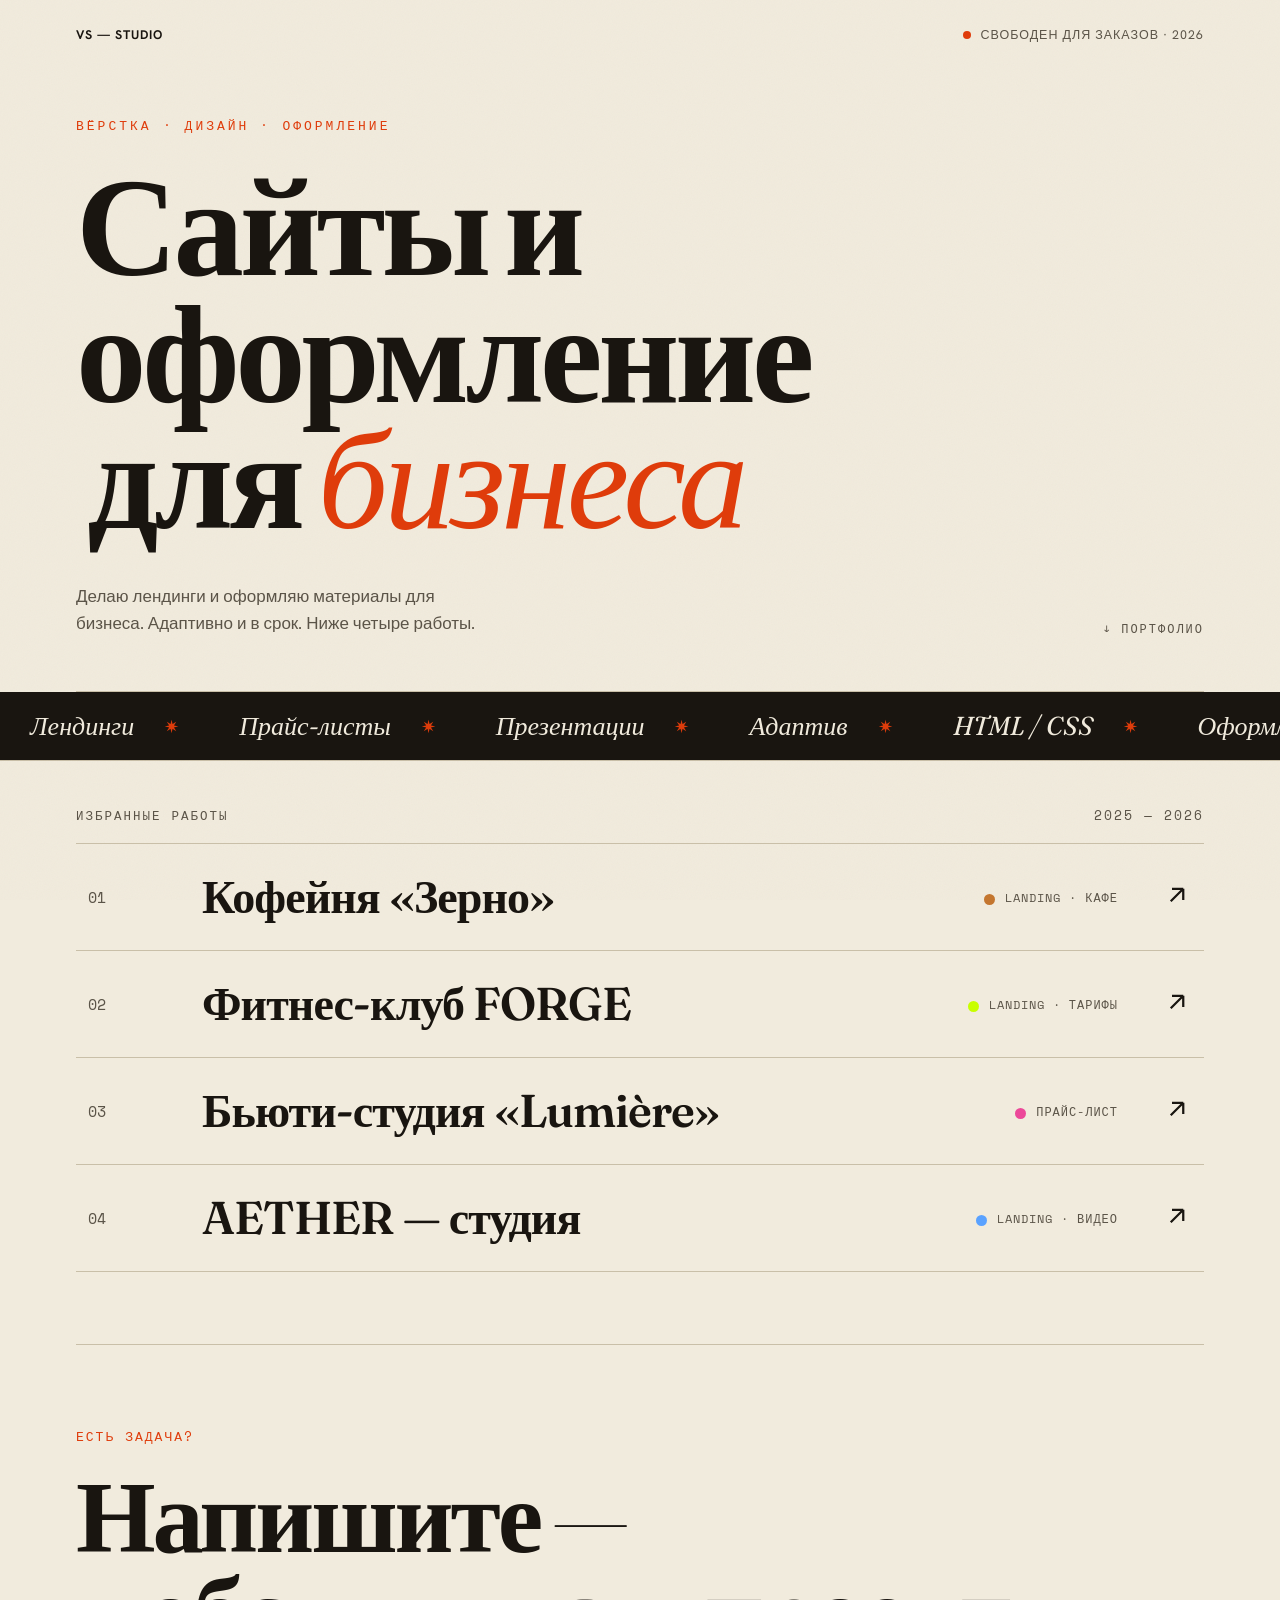
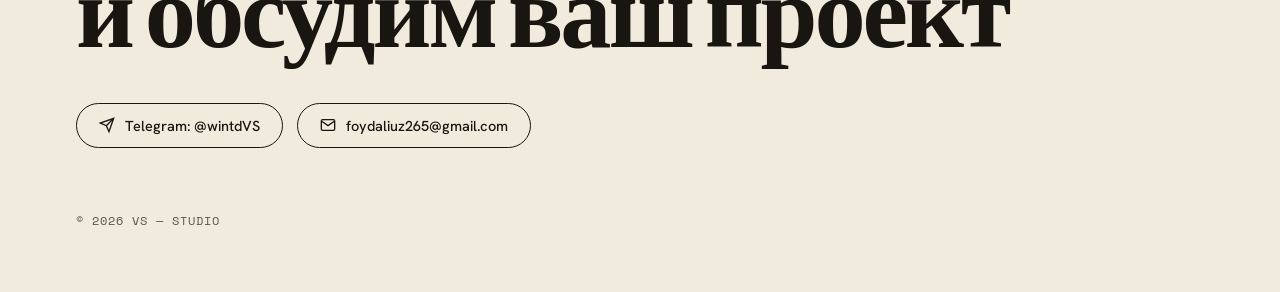
==== index.html @ 081483ec "Portfolio site: hub + 4 demos, optimized assets, SEO/OG" ====
<!DOCTYPE html>
<html lang="ru">
<head>
<meta charset="UTF-8">
<meta name="viewport" content="width=device-width, initial-scale=1.0">
<title>VS — Studio · Сайты и оформление для бизнеса</title>
<link rel="icon" href="fav-index.svg">
<meta name="description" content="Сайты и оформление для бизнеса: лендинги, прайс-листы, презентации. Чисто, адаптивно, в срок.">
<meta property="og:type" content="website">
<meta property="og:site_name" content="VS — Studio">
<meta property="og:title" content="VS — Studio · Сайты и оформление для бизнеса">
<meta property="og:description" content="Лендинги, прайс-листы и оформление для бизнеса. Чисто, адаптивно, в срок.">
<meta property="og:url" content="https://luxe-mire.bond/">
<meta property="og:image" content="https://luxe-mire.bond/og-cover.png">
<meta name="twitter:card" content="summary_large_image">
<link rel="preconnect" href="https://fonts.googleapis.com">
<link rel="preconnect" href="https://fonts.gstatic.com" crossorigin>
<link href="https://fonts.googleapis.com/css2?family=Fraunces:opsz,wght@9..144,400;9..144,500;9..144,600;9..144,900&family=Space+Mono:wght@400;700&family=Hanken+Grotesk:wght@400;500;600&display=swap" rel="stylesheet">
<style>
  :root{
    --paper:#f1ebdd;
    --paper-2:#e9e1cf;
    --ink:#191510;
    --ink-soft:#5b5448;
    --accent:#df3c0b;
    --line:#c9bfa8;
  }
  *{margin:0;padding:0;box-sizing:border-box}
  html{scroll-behavior:smooth}
  body{
    font-family:'Hanken Grotesk',sans-serif;
    background:var(--paper);
    color:var(--ink);
    -webkit-font-smoothing:antialiased;
    overflow-x:hidden;
    position:relative;
  }
  /* paper grain */
  body::before{
    content:"";position:fixed;inset:0;z-index:1;pointer-events:none;opacity:.5;
    background-image:url("data:image/svg+xml,%3Csvg xmlns='http://www.w3.org/2000/svg' width='180' height='180'%3E%3Cfilter id='n'%3E%3CfeTurbulence type='fractalNoise' baseFrequency='0.85' numOctaves='3' stitchTiles='stitch'/%3E%3C/filter%3E%3Crect width='100%25' height='100%25' filter='url(%23n)' opacity='0.07'/%3E%3C/svg%3E");
    mix-blend-mode:multiply;
  }
  .mono{font-family:'Space Mono',monospace}
  .shell{max-width:1200px;margin:0 auto;padding:0 36px;position:relative;z-index:2}

  /* reveal */
  @keyframes rise{from{opacity:0;transform:translateY(26px)}to{opacity:1;transform:translateY(0)}}
  @keyframes wipe{from{clip-path:inset(0 100% 0 0)}to{clip-path:inset(0 0 0 0)}}
  .rise{opacity:0;animation:rise .9s cubic-bezier(.2,.7,.2,1) forwards}
  .reveal{opacity:0;transform:translateY(26px);transition:opacity .75s cubic-bezier(.2,.7,.2,1),transform .75s cubic-bezier(.2,.7,.2,1)}
  .reveal.in{opacity:1;transform:none}
  @media (prefers-reduced-motion:reduce){.rise{animation:none;opacity:1}.marquee__track{animation:none}.reveal{opacity:1;transform:none;transition:none}}

  /* reading progress */
  .progress{position:fixed;top:0;left:0;height:3px;width:0;background:var(--accent);z-index:50;transition:width .08s linear}

  /* ---- top bar ---- */
  .topbar{display:flex;justify-content:space-between;align-items:center;padding:26px 0 0;font-size:12.5px;letter-spacing:1px;text-transform:uppercase}
  .topbar .brand{font-weight:700;color:var(--ink)}
  .topbar .status{display:flex;align-items:center;gap:9px;color:var(--ink-soft)}
  .dot{width:8px;height:8px;border-radius:50%;background:var(--accent);box-shadow:0 0 0 0 rgba(223,60,11,.5);animation:pulse 2s infinite}
  @keyframes pulse{0%{box-shadow:0 0 0 0 rgba(223,60,11,.55)}70%{box-shadow:0 0 0 9px rgba(223,60,11,0)}100%{box-shadow:0 0 0 0 rgba(223,60,11,0)}}

  /* ---- hero ---- */
  .hero{padding:8vh 0 6vh;border-bottom:1.5px solid var(--line)}
  .hero .kicker{font-family:'Space Mono',monospace;font-size:13px;letter-spacing:3px;text-transform:uppercase;color:var(--accent);margin-bottom:26px;animation-delay:.05s}
  .hero h1{
    font-family:'Fraunces',serif;
    font-weight:900;
    font-size:clamp(52px,11vw,148px);
    line-height:.9;
    letter-spacing:-.03em;
    font-variation-settings:"opsz" 144;
  }
  .hero h1 .l2{display:block;padding-left:.08em}
  .hero h1 em{font-style:italic;font-weight:500;color:var(--accent)}
  .hero h1 .l1{animation-delay:.12s}
  .hero h1 .l2{animation-delay:.22s}
  .hero .sub{display:flex;justify-content:space-between;align-items:flex-end;gap:30px;margin-top:42px;flex-wrap:wrap;animation-delay:.34s}
  .hero .sub p{max-width:430px;font-size:17px;line-height:1.6;color:var(--ink-soft)}
  .hero .sub .scroll{font-family:'Space Mono',monospace;font-size:12px;letter-spacing:2px;text-transform:uppercase;color:var(--ink-soft);white-space:nowrap}
  .hero .sub .scroll span{display:inline-block;animation:bob 1.8s ease-in-out infinite}
  @keyframes bob{50%{transform:translateY(5px)}}

  /* ---- marquee ---- */
  .marquee{border-bottom:1.5px solid var(--line);overflow:hidden;padding:18px 0;background:var(--ink);color:var(--paper)}
  .marquee__track{display:flex;gap:0;width:max-content;animation:slide 26s linear infinite}
  .marquee__track span{font-family:'Fraunces',serif;font-style:italic;font-size:26px;padding:0 30px;display:flex;align-items:center;gap:30px;white-space:nowrap}
  .marquee__track span::after{content:"✷";color:var(--accent);font-style:normal;font-size:18px}
  @keyframes slide{to{transform:translateX(-50%)}}

  /* ---- works index ---- */
  .works{padding:5vh 0 2vh}
  .works .label{display:flex;justify-content:space-between;font-family:'Space Mono',monospace;font-size:12.5px;letter-spacing:2px;text-transform:uppercase;color:var(--ink-soft);padding-bottom:18px}
  .row{
    display:grid;grid-template-columns:90px 1fr auto 50px;align-items:center;gap:24px;
    padding:30px 12px;border-top:1.5px solid var(--line);text-decoration:none;color:var(--ink);
    position:relative;overflow:hidden;transition:padding .35s cubic-bezier(.2,.7,.2,1);
  }
  .row:last-of-type{border-bottom:1.5px solid var(--line)}
  .row::before{content:"";position:absolute;inset:0;background:var(--ink);transform:translateY(101%);transition:transform .4s cubic-bezier(.5,0,.1,1);z-index:0}
  .row > *{position:relative;z-index:1;transition:color .35s,transform .35s}
  .row .num{font-family:'Space Mono',monospace;font-size:15px;color:var(--ink-soft)}
  .row .title{font-family:'Fraunces',serif;font-weight:600;font-size:clamp(26px,4vw,46px);line-height:1;letter-spacing:-.02em}
  .row .meta{font-family:'Space Mono',monospace;font-size:12px;letter-spacing:1px;text-transform:uppercase;color:var(--ink-soft);text-align:right}
  .row .arrow{justify-self:end}
  .row .arrow svg{width:30px;height:30px;stroke:var(--ink);transition:transform .35s,stroke .35s}
  .row .swatch{display:inline-block;width:11px;height:11px;border-radius:50%;margin-right:10px;vertical-align:middle}
  /* hover: ink sweep, invert */
  .row:hover{padding-left:30px;padding-right:24px}
  .row:hover::before{transform:translateY(0)}
  .row:hover .title,.row:hover .num,.row:hover .meta{color:var(--paper)}
  .row:hover .meta{color:#b8ad97}
  .row:hover .arrow svg{stroke:var(--accent);transform:translate(6px,-6px)}

  /* ---- footer / CTA ---- */
  .foot{padding:9vh 0 7vh;border-top:1.5px solid var(--line);margin-top:6vh}
  .foot .small{font-family:'Space Mono',monospace;font-size:13px;letter-spacing:2px;text-transform:uppercase;color:var(--accent);margin-bottom:22px}
  .foot h2{font-family:'Fraunces',serif;font-weight:900;font-size:clamp(40px,8vw,104px);line-height:.92;letter-spacing:-.03em}
  .foot h2 a{color:var(--ink);text-decoration:none;position:relative;white-space:nowrap}
  .foot h2 a::after{content:"";position:absolute;left:0;right:0;bottom:.06em;height:3px;background:var(--accent);transform:scaleX(0);transform-origin:left;transition:transform .4s cubic-bezier(.2,.7,.2,1)}
  .foot h2 a:hover::after{transform:scaleX(1)}
  .foot .links{display:flex;gap:14px;margin-top:46px;flex-wrap:wrap}
  .foot .links a{display:inline-flex;align-items:center;gap:10px;border:1.5px solid var(--ink);border-radius:40px;padding:12px 22px;font-size:14.5px;font-weight:500;text-decoration:none;color:var(--ink);transition:.25s}
  .foot .links a:hover{background:var(--ink);color:var(--paper)}
  .foot .links svg{width:16px;height:16px}
  .colophon{display:flex;justify-content:space-between;margin-top:64px;font-family:'Space Mono',monospace;font-size:11.5px;letter-spacing:1px;text-transform:uppercase;color:var(--ink-soft);flex-wrap:wrap;gap:12px}
  .edit-hint{color:var(--accent)}

  @media(max-width:720px){
    .shell{padding:0 22px}
    .row{grid-template-columns:48px 1fr 40px;gap:14px}
    .row .meta{display:none}
    .hero .sub .scroll{display:none}
  }
</style>
</head>
<body>
  <div class="progress" id="progress"></div>
  <div class="shell">
    <div class="topbar rise">
      <span class="brand">VS&nbsp;—&nbsp;Studio</span>
      <span class="status"><span class="dot"></span>Свободен для заказов · 2026</span>
    </div>

    <header class="hero">
      <div class="kicker rise">Вёрстка · Дизайн · Оформление</div>
      <h1>
        <span class="l1 rise">Сайты и оформление</span>
        <span class="l2 rise">для <em>бизнеса</em></span>
      </h1>
      <div class="sub rise">
        <p>Делаю лендинги и оформляю материалы для бизнеса. Адаптивно и в срок. Ниже четыре работы.</p>
        <div class="scroll">↓ <span>портфолио</span></div>
      </div>
    </header>
  </div>

  <div class="marquee">
    <div class="marquee__track">
      <span>Лендинги</span><span>Прайс-листы</span><span>Презентации</span><span>Адаптив</span><span>HTML / CSS</span><span>Оформление</span>
      <span>Лендинги</span><span>Прайс-листы</span><span>Презентации</span><span>Адаптив</span><span>HTML / CSS</span><span>Оформление</span>
    </div>
  </div>

  <div class="shell">
    <section class="works">
      <div class="label"><span>Избранные работы</span><span>2025 — 2026</span></div>

      <a class="row reveal" href="cafe.html" target="_blank">
        <span class="num">01</span>
        <span class="title">Кофейня «Зерно»</span>
        <span class="meta"><span class="swatch" style="background:#c4762f"></span>Landing · Кафе</span>
        <span class="arrow"><svg viewBox="0 0 24 24" fill="none" stroke-width="1.8"><path d="M7 17L17 7M17 7H8M17 7v9"/></svg></span>
      </a>

      <a class="row reveal" href="fitness.html" target="_blank" style="transition-delay:.08s">
        <span class="num">02</span>
        <span class="title">Фитнес-клуб FORGE</span>
        <span class="meta"><span class="swatch" style="background:#c8ff00"></span>Landing · Тарифы</span>
        <span class="arrow"><svg viewBox="0 0 24 24" fill="none" stroke-width="1.8"><path d="M7 17L17 7M17 7H8M17 7v9"/></svg></span>
      </a>

      <a class="row reveal" href="primer_price.html" target="_blank" style="transition-delay:.16s">
        <span class="num">03</span>
        <span class="title">Бьюти-студия «Lumière»</span>
        <span class="meta"><span class="swatch" style="background:#ec4899"></span>Прайс-лист</span>
        <span class="arrow"><svg viewBox="0 0 24 24" fill="none" stroke-width="1.8"><path d="M7 17L17 7M17 7H8M17 7v9"/></svg></span>
      </a>

      <a class="row reveal" href="studio.html" target="_blank" style="transition-delay:.24s">
        <span class="num">04</span>
        <span class="title">AETHER — студия</span>
        <span class="meta"><span class="swatch" style="background:#5aa2ff"></span>Landing · Видео</span>
        <span class="arrow"><svg viewBox="0 0 24 24" fill="none" stroke-width="1.8"><path d="M7 17L17 7M17 7H8M17 7v9"/></svg></span>
      </a>

    </section>

    <footer class="foot reveal">
      <div class="small">Есть задача?</div>
      <h2>Напишите —<br>и обсудим <a href="https://t.me/wintdVS" target="_blank" rel="noopener">ваш&nbsp;проект</a></h2>
      <div class="links">
        <a href="https://t.me/wintdVS" target="_blank" rel="noopener"><svg viewBox="0 0 24 24" fill="none" stroke="currentColor" stroke-width="2"><path d="M22 2L11 13M22 2l-7 20-4-9-9-4z"/></svg>Telegram: @wintdVS</a>
        <a href="mailto:foydaliuz265@gmail.com"><svg viewBox="0 0 24 24" fill="none" stroke="currentColor" stroke-width="2"><rect x="2" y="4" width="20" height="16" rx="2"/><path d="M2 6l10 7L22 6"/></svg>foydaliuz265@gmail.com</a>
      </div>
      <div class="colophon">
        <span>© 2026 VS — Studio</span>
      </div>
    </footer>
  </div>
  <script>
    const io=new IntersectionObserver((es)=>{es.forEach(e=>{if(e.isIntersecting){e.target.classList.add('in');io.unobserve(e.target)}})},{threshold:.18});
    document.querySelectorAll('.reveal').forEach(el=>io.observe(el));

    const bar=document.getElementById('progress');
    const onScroll=()=>{const h=document.documentElement;const max=h.scrollHeight-h.clientHeight;bar.style.width=(max>0?(h.scrollTop/max)*100:0)+'%'};
    onScroll();addEventListener('scroll',onScroll,{passive:true});addEventListener('resize',onScroll);
  </script>
</body>
</html>
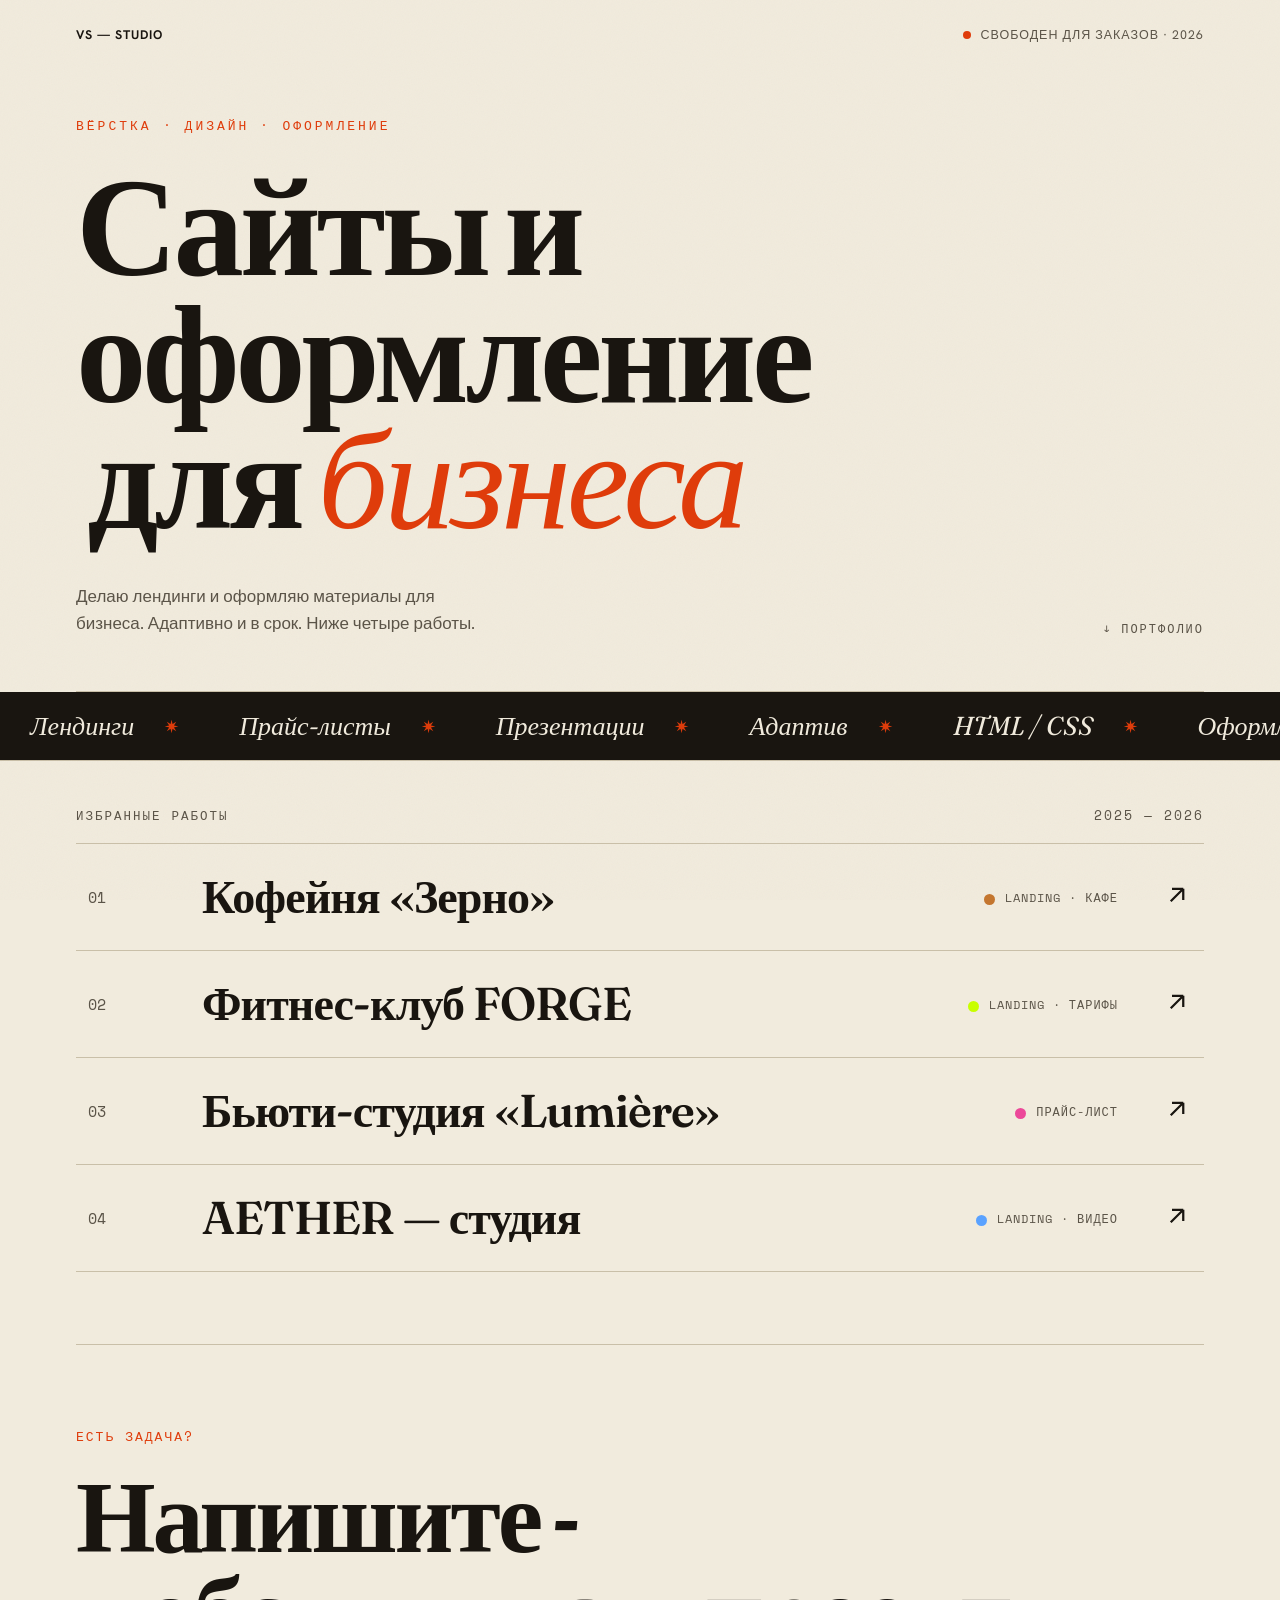
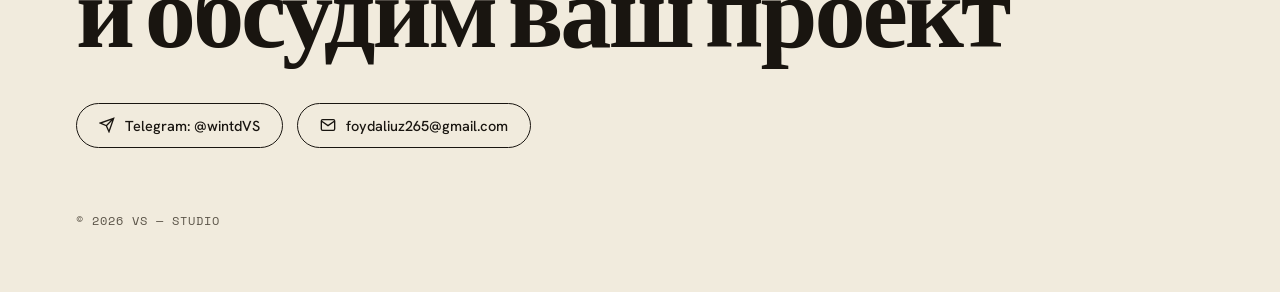
==== commit a675a5b5: "Real contacts (Telegram @wintdVS, email) on all pages" ====
--- a/index.html
+++ b/index.html
@@ -200,7 +200,7 @@
 
     <footer class="foot reveal">
       <div class="small">Есть задача?</div>
-      <h2>Напишите —<br>и обсудим <a href="https://t.me/wintdVS" target="_blank" rel="noopener">ваш&nbsp;проект</a></h2>
+      <h2>Напишите -<br>и обсудим <a href="https://t.me/wintdVS" target="_blank" rel="noopener">ваш&nbsp;проект</a></h2>
       <div class="links">
         <a href="https://t.me/wintdVS" target="_blank" rel="noopener"><svg viewBox="0 0 24 24" fill="none" stroke="currentColor" stroke-width="2"><path d="M22 2L11 13M22 2l-7 20-4-9-9-4z"/></svg>Telegram: @wintdVS</a>
         <a href="mailto:foydaliuz265@gmail.com"><svg viewBox="0 0 24 24" fill="none" stroke="currentColor" stroke-width="2"><rect x="2" y="4" width="20" height="16" rx="2"/><path d="M2 6l10 7L22 6"/></svg>foydaliuz265@gmail.com</a>
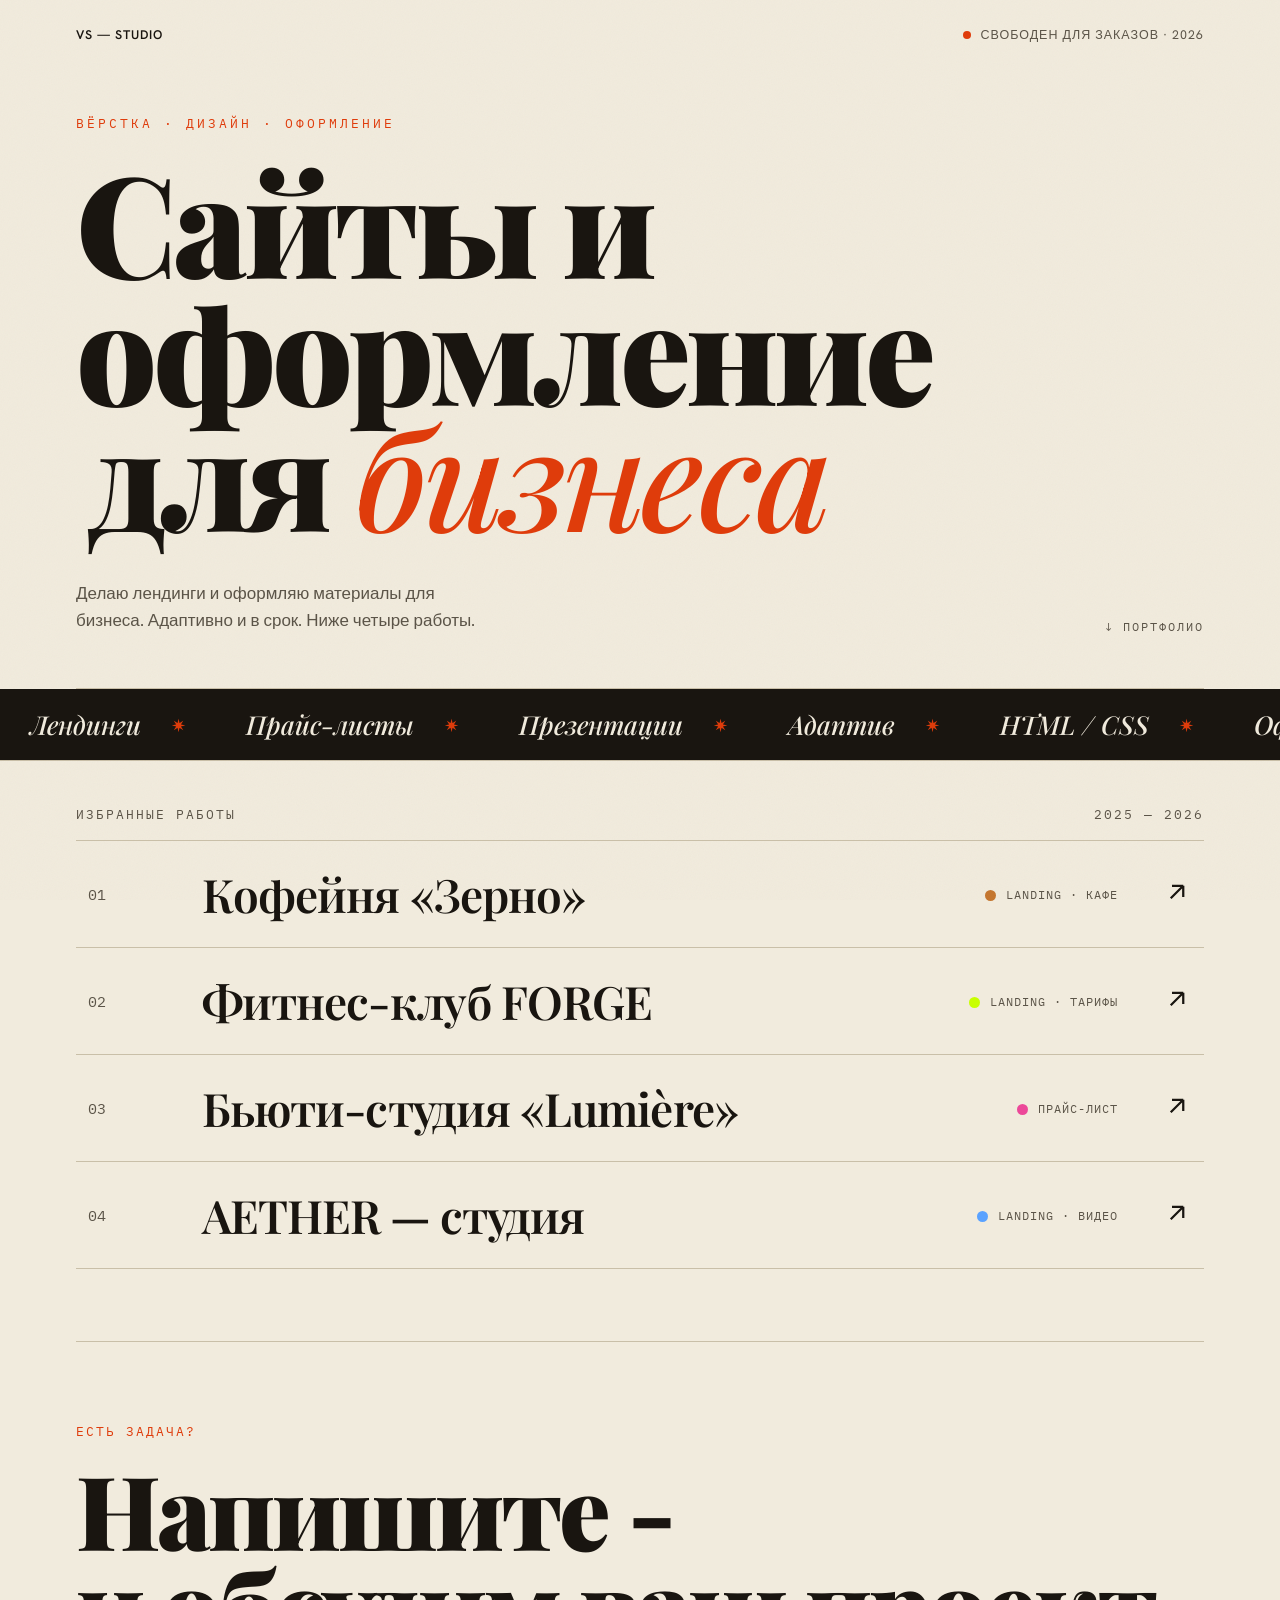
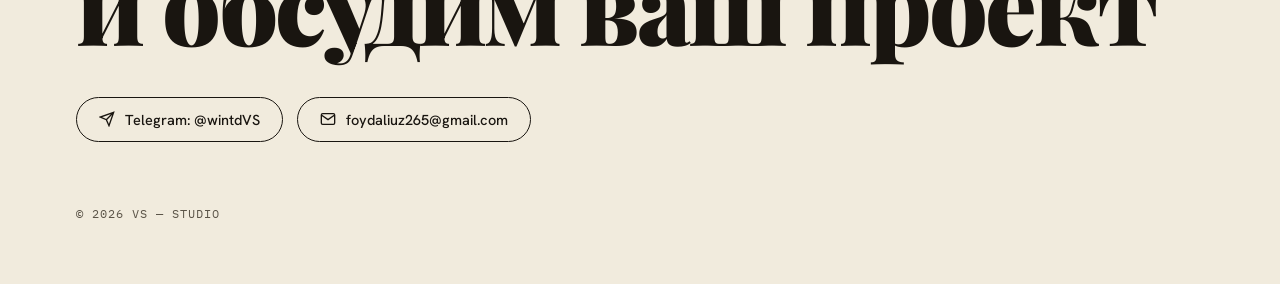
==== commit 4d628916: "Self-host Cyrillic fonts (fix same-font fallback in RU): Playfair/Spectral/Oswald/Rubik/Unbounded/IB" ====
--- a/index.html
+++ b/index.html
@@ -13,9 +13,7 @@
 <meta property="og:url" content="https://luxe-mire.bond/">
 <meta property="og:image" content="https://luxe-mire.bond/og-cover.png">
 <meta name="twitter:card" content="summary_large_image">
-<link rel="preconnect" href="https://fonts.googleapis.com">
-<link rel="preconnect" href="https://fonts.gstatic.com" crossorigin>
-<link href="https://fonts.googleapis.com/css2?family=Fraunces:opsz,wght@9..144,400;9..144,500;9..144,600;9..144,900&family=Space+Mono:wght@400;700&family=Hanken+Grotesk:wght@400;500;600&display=swap" rel="stylesheet">
+<link rel="stylesheet" href="fonts.css">
 <style>
   :root{
     --paper:#f1ebdd;
@@ -41,7 +39,7 @@
     background-image:url("data:image/svg+xml,%3Csvg xmlns='http://www.w3.org/2000/svg' width='180' height='180'%3E%3Cfilter id='n'%3E%3CfeTurbulence type='fractalNoise' baseFrequency='0.85' numOctaves='3' stitchTiles='stitch'/%3E%3C/filter%3E%3Crect width='100%25' height='100%25' filter='url(%23n)' opacity='0.07'/%3E%3C/svg%3E");
     mix-blend-mode:multiply;
   }
-  .mono{font-family:'Space Mono',monospace}
+  .mono{font-family:'IBM Plex Mono',monospace}
   .shell{max-width:1200px;margin:0 auto;padding:0 36px;position:relative;z-index:2}
 
   /* reveal */
@@ -64,9 +62,9 @@
 
   /* ---- hero ---- */
   .hero{padding:8vh 0 6vh;border-bottom:1.5px solid var(--line)}
-  .hero .kicker{font-family:'Space Mono',monospace;font-size:13px;letter-spacing:3px;text-transform:uppercase;color:var(--accent);margin-bottom:26px;animation-delay:.05s}
+  .hero .kicker{font-family:'IBM Plex Mono',monospace;font-size:13px;letter-spacing:3px;text-transform:uppercase;color:var(--accent);margin-bottom:26px;animation-delay:.05s}
   .hero h1{
-    font-family:'Fraunces',serif;
+    font-family:'Playfair Display',serif;
     font-weight:900;
     font-size:clamp(52px,11vw,148px);
     line-height:.9;
@@ -79,20 +77,20 @@
   .hero h1 .l2{animation-delay:.22s}
   .hero .sub{display:flex;justify-content:space-between;align-items:flex-end;gap:30px;margin-top:42px;flex-wrap:wrap;animation-delay:.34s}
   .hero .sub p{max-width:430px;font-size:17px;line-height:1.6;color:var(--ink-soft)}
-  .hero .sub .scroll{font-family:'Space Mono',monospace;font-size:12px;letter-spacing:2px;text-transform:uppercase;color:var(--ink-soft);white-space:nowrap}
+  .hero .sub .scroll{font-family:'IBM Plex Mono',monospace;font-size:12px;letter-spacing:2px;text-transform:uppercase;color:var(--ink-soft);white-space:nowrap}
   .hero .sub .scroll span{display:inline-block;animation:bob 1.8s ease-in-out infinite}
   @keyframes bob{50%{transform:translateY(5px)}}
 
   /* ---- marquee ---- */
   .marquee{border-bottom:1.5px solid var(--line);overflow:hidden;padding:18px 0;background:var(--ink);color:var(--paper)}
   .marquee__track{display:flex;gap:0;width:max-content;animation:slide 26s linear infinite}
-  .marquee__track span{font-family:'Fraunces',serif;font-style:italic;font-size:26px;padding:0 30px;display:flex;align-items:center;gap:30px;white-space:nowrap}
+  .marquee__track span{font-family:'Playfair Display',serif;font-style:italic;font-size:26px;padding:0 30px;display:flex;align-items:center;gap:30px;white-space:nowrap}
   .marquee__track span::after{content:"✷";color:var(--accent);font-style:normal;font-size:18px}
   @keyframes slide{to{transform:translateX(-50%)}}
 
   /* ---- works index ---- */
   .works{padding:5vh 0 2vh}
-  .works .label{display:flex;justify-content:space-between;font-family:'Space Mono',monospace;font-size:12.5px;letter-spacing:2px;text-transform:uppercase;color:var(--ink-soft);padding-bottom:18px}
+  .works .label{display:flex;justify-content:space-between;font-family:'IBM Plex Mono',monospace;font-size:12.5px;letter-spacing:2px;text-transform:uppercase;color:var(--ink-soft);padding-bottom:18px}
   .row{
     display:grid;grid-template-columns:90px 1fr auto 50px;align-items:center;gap:24px;
     padding:30px 12px;border-top:1.5px solid var(--line);text-decoration:none;color:var(--ink);
@@ -101,9 +99,9 @@
   .row:last-of-type{border-bottom:1.5px solid var(--line)}
   .row::before{content:"";position:absolute;inset:0;background:var(--ink);transform:translateY(101%);transition:transform .4s cubic-bezier(.5,0,.1,1);z-index:0}
   .row > *{position:relative;z-index:1;transition:color .35s,transform .35s}
-  .row .num{font-family:'Space Mono',monospace;font-size:15px;color:var(--ink-soft)}
-  .row .title{font-family:'Fraunces',serif;font-weight:600;font-size:clamp(26px,4vw,46px);line-height:1;letter-spacing:-.02em}
-  .row .meta{font-family:'Space Mono',monospace;font-size:12px;letter-spacing:1px;text-transform:uppercase;color:var(--ink-soft);text-align:right}
+  .row .num{font-family:'IBM Plex Mono',monospace;font-size:15px;color:var(--ink-soft)}
+  .row .title{font-family:'Playfair Display',serif;font-weight:600;font-size:clamp(26px,4vw,46px);line-height:1;letter-spacing:-.02em}
+  .row .meta{font-family:'IBM Plex Mono',monospace;font-size:12px;letter-spacing:1px;text-transform:uppercase;color:var(--ink-soft);text-align:right}
   .row .arrow{justify-self:end}
   .row .arrow svg{width:30px;height:30px;stroke:var(--ink);transition:transform .35s,stroke .35s}
   .row .swatch{display:inline-block;width:11px;height:11px;border-radius:50%;margin-right:10px;vertical-align:middle}
@@ -116,8 +114,8 @@
 
   /* ---- footer / CTA ---- */
   .foot{padding:9vh 0 7vh;border-top:1.5px solid var(--line);margin-top:6vh}
-  .foot .small{font-family:'Space Mono',monospace;font-size:13px;letter-spacing:2px;text-transform:uppercase;color:var(--accent);margin-bottom:22px}
-  .foot h2{font-family:'Fraunces',serif;font-weight:900;font-size:clamp(40px,8vw,104px);line-height:.92;letter-spacing:-.03em}
+  .foot .small{font-family:'IBM Plex Mono',monospace;font-size:13px;letter-spacing:2px;text-transform:uppercase;color:var(--accent);margin-bottom:22px}
+  .foot h2{font-family:'Playfair Display',serif;font-weight:900;font-size:clamp(40px,8vw,104px);line-height:.92;letter-spacing:-.03em}
   .foot h2 a{color:var(--ink);text-decoration:none;position:relative;white-space:nowrap}
   .foot h2 a::after{content:"";position:absolute;left:0;right:0;bottom:.06em;height:3px;background:var(--accent);transform:scaleX(0);transform-origin:left;transition:transform .4s cubic-bezier(.2,.7,.2,1)}
   .foot h2 a:hover::after{transform:scaleX(1)}
@@ -125,7 +123,7 @@
   .foot .links a{display:inline-flex;align-items:center;gap:10px;border:1.5px solid var(--ink);border-radius:40px;padding:12px 22px;font-size:14.5px;font-weight:500;text-decoration:none;color:var(--ink);transition:.25s}
   .foot .links a:hover{background:var(--ink);color:var(--paper)}
   .foot .links svg{width:16px;height:16px}
-  .colophon{display:flex;justify-content:space-between;margin-top:64px;font-family:'Space Mono',monospace;font-size:11.5px;letter-spacing:1px;text-transform:uppercase;color:var(--ink-soft);flex-wrap:wrap;gap:12px}
+  .colophon{display:flex;justify-content:space-between;margin-top:64px;font-family:'IBM Plex Mono',monospace;font-size:11.5px;letter-spacing:1px;text-transform:uppercase;color:var(--ink-soft);flex-wrap:wrap;gap:12px}
   .edit-hint{color:var(--accent)}
 
   @media(max-width:720px){
@@ -214,6 +212,13 @@
     const io=new IntersectionObserver((es)=>{es.forEach(e=>{if(e.isIntersecting){e.target.classList.add('in');io.unobserve(e.target)}})},{threshold:.18});
     document.querySelectorAll('.reveal').forEach(el=>io.observe(el));
 
+    // seamless marquee: clone content to always exceed viewport (no gap on wide screens)
+    {
+      const mq=[...document.querySelectorAll('.marquee__track, .mq__track')].map(t=>({t,unit:t.innerHTML}));
+      const fill=()=>mq.forEach(({t,unit})=>{let b=unit,g=0;t.innerHTML=b;while(t.scrollWidth<window.innerWidth&&g++<24){b+=unit;t.innerHTML=b}t.innerHTML=b+b});
+      fill(); let rt; window.addEventListener('resize',()=>{clearTimeout(rt);rt=setTimeout(fill,200)});
+    }
+
     const bar=document.getElementById('progress');
     const onScroll=()=>{const h=document.documentElement;const max=h.scrollHeight-h.clientHeight;bar.style.width=(max>0?(h.scrollTop/max)*100:0)+'%'};
     onScroll();addEventListener('scroll',onScroll,{passive:true});addEventListener('resize',onScroll);
--- a/fonts.css
+++ b/fonts.css
@@ -0,0 +1,1512 @@
+@font-face {
+  font-family: 'Playfair Display';
+  font-style: italic;
+  font-weight: 500;
+  font-display: swap;
+  src: url(fonts/51fce2a436e1.woff2) format('woff2');
+  unicode-range: U+0301, U+0400-045F, U+0490-0491, U+04B0-04B1, U+2116;
+}
+@font-face {
+  font-family: 'Playfair Display';
+  font-style: italic;
+  font-weight: 500;
+  font-display: swap;
+  src: url(fonts/cf184c8572d8.woff2) format('woff2');
+  unicode-range: U+0100-02BA, U+02BD-02C5, U+02C7-02CC, U+02CE-02D7, U+02DD-02FF, U+0304, U+0308, U+0329, U+1D00-1DBF, U+1E00-1E9F, U+1EF2-1EFF, U+2020, U+20A0-20AB, U+20AD-20C0, U+2113, U+2C60-2C7F, U+A720-A7FF;
+}
+@font-face {
+  font-family: 'Playfair Display';
+  font-style: italic;
+  font-weight: 500;
+  font-display: swap;
+  src: url(fonts/9385b65587bc.woff2) format('woff2');
+  unicode-range: U+0000-00FF, U+0131, U+0152-0153, U+02BB-02BC, U+02C6, U+02DA, U+02DC, U+0304, U+0308, U+0329, U+2000-206F, U+20AC, U+2122, U+2191, U+2193, U+2212, U+2215, U+FEFF, U+FFFD;
+}
+@font-face {
+  font-family: 'Playfair Display';
+  font-style: italic;
+  font-weight: 600;
+  font-display: swap;
+  src: url(fonts/51fce2a436e1.woff2) format('woff2');
+  unicode-range: U+0301, U+0400-045F, U+0490-0491, U+04B0-04B1, U+2116;
+}
+@font-face {
+  font-family: 'Playfair Display';
+  font-style: italic;
+  font-weight: 600;
+  font-display: swap;
+  src: url(fonts/cf184c8572d8.woff2) format('woff2');
+  unicode-range: U+0100-02BA, U+02BD-02C5, U+02C7-02CC, U+02CE-02D7, U+02DD-02FF, U+0304, U+0308, U+0329, U+1D00-1DBF, U+1E00-1E9F, U+1EF2-1EFF, U+2020, U+20A0-20AB, U+20AD-20C0, U+2113, U+2C60-2C7F, U+A720-A7FF;
+}
+@font-face {
+  font-family: 'Playfair Display';
+  font-style: italic;
+  font-weight: 600;
+  font-display: swap;
+  src: url(fonts/9385b65587bc.woff2) format('woff2');
+  unicode-range: U+0000-00FF, U+0131, U+0152-0153, U+02BB-02BC, U+02C6, U+02DA, U+02DC, U+0304, U+0308, U+0329, U+2000-206F, U+20AC, U+2122, U+2191, U+2193, U+2212, U+2215, U+FEFF, U+FFFD;
+}
+@font-face {
+  font-family: 'Playfair Display';
+  font-style: italic;
+  font-weight: 700;
+  font-display: swap;
+  src: url(fonts/51fce2a436e1.woff2) format('woff2');
+  unicode-range: U+0301, U+0400-045F, U+0490-0491, U+04B0-04B1, U+2116;
+}
+@font-face {
+  font-family: 'Playfair Display';
+  font-style: italic;
+  font-weight: 700;
+  font-display: swap;
+  src: url(fonts/cf184c8572d8.woff2) format('woff2');
+  unicode-range: U+0100-02BA, U+02BD-02C5, U+02C7-02CC, U+02CE-02D7, U+02DD-02FF, U+0304, U+0308, U+0329, U+1D00-1DBF, U+1E00-1E9F, U+1EF2-1EFF, U+2020, U+20A0-20AB, U+20AD-20C0, U+2113, U+2C60-2C7F, U+A720-A7FF;
+}
+@font-face {
+  font-family: 'Playfair Display';
+  font-style: italic;
+  font-weight: 700;
+  font-display: swap;
+  src: url(fonts/9385b65587bc.woff2) format('woff2');
+  unicode-range: U+0000-00FF, U+0131, U+0152-0153, U+02BB-02BC, U+02C6, U+02DA, U+02DC, U+0304, U+0308, U+0329, U+2000-206F, U+20AC, U+2122, U+2191, U+2193, U+2212, U+2215, U+FEFF, U+FFFD;
+}
+@font-face {
+  font-family: 'Playfair Display';
+  font-style: normal;
+  font-weight: 500;
+  font-display: swap;
+  src: url(fonts/64b566ad864f.woff2) format('woff2');
+  unicode-range: U+0301, U+0400-045F, U+0490-0491, U+04B0-04B1, U+2116;
+}
+@font-face {
+  font-family: 'Playfair Display';
+  font-style: normal;
+  font-weight: 500;
+  font-display: swap;
+  src: url(fonts/4136269b36a2.woff2) format('woff2');
+  unicode-range: U+0100-02BA, U+02BD-02C5, U+02C7-02CC, U+02CE-02D7, U+02DD-02FF, U+0304, U+0308, U+0329, U+1D00-1DBF, U+1E00-1E9F, U+1EF2-1EFF, U+2020, U+20A0-20AB, U+20AD-20C0, U+2113, U+2C60-2C7F, U+A720-A7FF;
+}
+@font-face {
+  font-family: 'Playfair Display';
+  font-style: normal;
+  font-weight: 500;
+  font-display: swap;
+  src: url(fonts/48d1e9cdfb4d.woff2) format('woff2');
+  unicode-range: U+0000-00FF, U+0131, U+0152-0153, U+02BB-02BC, U+02C6, U+02DA, U+02DC, U+0304, U+0308, U+0329, U+2000-206F, U+20AC, U+2122, U+2191, U+2193, U+2212, U+2215, U+FEFF, U+FFFD;
+}
+@font-face {
+  font-family: 'Playfair Display';
+  font-style: normal;
+  font-weight: 600;
+  font-display: swap;
+  src: url(fonts/64b566ad864f.woff2) format('woff2');
+  unicode-range: U+0301, U+0400-045F, U+0490-0491, U+04B0-04B1, U+2116;
+}
+@font-face {
+  font-family: 'Playfair Display';
+  font-style: normal;
+  font-weight: 600;
+  font-display: swap;
+  src: url(fonts/4136269b36a2.woff2) format('woff2');
+  unicode-range: U+0100-02BA, U+02BD-02C5, U+02C7-02CC, U+02CE-02D7, U+02DD-02FF, U+0304, U+0308, U+0329, U+1D00-1DBF, U+1E00-1E9F, U+1EF2-1EFF, U+2020, U+20A0-20AB, U+20AD-20C0, U+2113, U+2C60-2C7F, U+A720-A7FF;
+}
+@font-face {
+  font-family: 'Playfair Display';
+  font-style: normal;
+  font-weight: 600;
+  font-display: swap;
+  src: url(fonts/48d1e9cdfb4d.woff2) format('woff2');
+  unicode-range: U+0000-00FF, U+0131, U+0152-0153, U+02BB-02BC, U+02C6, U+02DA, U+02DC, U+0304, U+0308, U+0329, U+2000-206F, U+20AC, U+2122, U+2191, U+2193, U+2212, U+2215, U+FEFF, U+FFFD;
+}
+@font-face {
+  font-family: 'Playfair Display';
+  font-style: normal;
+  font-weight: 700;
+  font-display: swap;
+  src: url(fonts/64b566ad864f.woff2) format('woff2');
+  unicode-range: U+0301, U+0400-045F, U+0490-0491, U+04B0-04B1, U+2116;
+}
+@font-face {
+  font-family: 'Playfair Display';
+  font-style: normal;
+  font-weight: 700;
+  font-display: swap;
+  src: url(fonts/4136269b36a2.woff2) format('woff2');
+  unicode-range: U+0100-02BA, U+02BD-02C5, U+02C7-02CC, U+02CE-02D7, U+02DD-02FF, U+0304, U+0308, U+0329, U+1D00-1DBF, U+1E00-1E9F, U+1EF2-1EFF, U+2020, U+20A0-20AB, U+20AD-20C0, U+2113, U+2C60-2C7F, U+A720-A7FF;
+}
+@font-face {
+  font-family: 'Playfair Display';
+  font-style: normal;
+  font-weight: 700;
+  font-display: swap;
+  src: url(fonts/48d1e9cdfb4d.woff2) format('woff2');
+  unicode-range: U+0000-00FF, U+0131, U+0152-0153, U+02BB-02BC, U+02C6, U+02DA, U+02DC, U+0304, U+0308, U+0329, U+2000-206F, U+20AC, U+2122, U+2191, U+2193, U+2212, U+2215, U+FEFF, U+FFFD;
+}
+@font-face {
+  font-family: 'Playfair Display';
+  font-style: normal;
+  font-weight: 800;
+  font-display: swap;
+  src: url(fonts/64b566ad864f.woff2) format('woff2');
+  unicode-range: U+0301, U+0400-045F, U+0490-0491, U+04B0-04B1, U+2116;
+}
+@font-face {
+  font-family: 'Playfair Display';
+  font-style: normal;
+  font-weight: 800;
+  font-display: swap;
+  src: url(fonts/4136269b36a2.woff2) format('woff2');
+  unicode-range: U+0100-02BA, U+02BD-02C5, U+02C7-02CC, U+02CE-02D7, U+02DD-02FF, U+0304, U+0308, U+0329, U+1D00-1DBF, U+1E00-1E9F, U+1EF2-1EFF, U+2020, U+20A0-20AB, U+20AD-20C0, U+2113, U+2C60-2C7F, U+A720-A7FF;
+}
+@font-face {
+  font-family: 'Playfair Display';
+  font-style: normal;
+  font-weight: 800;
+  font-display: swap;
+  src: url(fonts/48d1e9cdfb4d.woff2) format('woff2');
+  unicode-range: U+0000-00FF, U+0131, U+0152-0153, U+02BB-02BC, U+02C6, U+02DA, U+02DC, U+0304, U+0308, U+0329, U+2000-206F, U+20AC, U+2122, U+2191, U+2193, U+2212, U+2215, U+FEFF, U+FFFD;
+}
+@font-face {
+  font-family: 'Playfair Display';
+  font-style: normal;
+  font-weight: 900;
+  font-display: swap;
+  src: url(fonts/64b566ad864f.woff2) format('woff2');
+  unicode-range: U+0301, U+0400-045F, U+0490-0491, U+04B0-04B1, U+2116;
+}
+@font-face {
+  font-family: 'Playfair Display';
+  font-style: normal;
+  font-weight: 900;
+  font-display: swap;
+  src: url(fonts/4136269b36a2.woff2) format('woff2');
+  unicode-range: U+0100-02BA, U+02BD-02C5, U+02C7-02CC, U+02CE-02D7, U+02DD-02FF, U+0304, U+0308, U+0329, U+1D00-1DBF, U+1E00-1E9F, U+1EF2-1EFF, U+2020, U+20A0-20AB, U+20AD-20C0, U+2113, U+2C60-2C7F, U+A720-A7FF;
+}
+@font-face {
+  font-family: 'Playfair Display';
+  font-style: normal;
+  font-weight: 900;
+  font-display: swap;
+  src: url(fonts/48d1e9cdfb4d.woff2) format('woff2');
+  unicode-range: U+0000-00FF, U+0131, U+0152-0153, U+02BB-02BC, U+02C6, U+02DA, U+02DC, U+0304, U+0308, U+0329, U+2000-206F, U+20AC, U+2122, U+2191, U+2193, U+2212, U+2215, U+FEFF, U+FFFD;
+}
+@font-face {
+  font-family: 'Hanken Grotesk';
+  font-style: normal;
+  font-weight: 400;
+  font-display: swap;
+  src: url(fonts/00849f11728e.woff2) format('woff2');
+  unicode-range: U+0460-052F, U+1C80-1C8A, U+20B4, U+2DE0-2DFF, U+A640-A69F, U+FE2E-FE2F;
+}
+@font-face {
+  font-family: 'Hanken Grotesk';
+  font-style: normal;
+  font-weight: 400;
+  font-display: swap;
+  src: url(fonts/af150b918157.woff2) format('woff2');
+  unicode-range: U+0100-02BA, U+02BD-02C5, U+02C7-02CC, U+02CE-02D7, U+02DD-02FF, U+0304, U+0308, U+0329, U+1D00-1DBF, U+1E00-1E9F, U+1EF2-1EFF, U+2020, U+20A0-20AB, U+20AD-20C0, U+2113, U+2C60-2C7F, U+A720-A7FF;
+}
+@font-face {
+  font-family: 'Hanken Grotesk';
+  font-style: normal;
+  font-weight: 400;
+  font-display: swap;
+  src: url(fonts/60503460da53.woff2) format('woff2');
+  unicode-range: U+0000-00FF, U+0131, U+0152-0153, U+02BB-02BC, U+02C6, U+02DA, U+02DC, U+0304, U+0308, U+0329, U+2000-206F, U+20AC, U+2122, U+2191, U+2193, U+2212, U+2215, U+FEFF, U+FFFD;
+}
+@font-face {
+  font-family: 'Hanken Grotesk';
+  font-style: normal;
+  font-weight: 500;
+  font-display: swap;
+  src: url(fonts/00849f11728e.woff2) format('woff2');
+  unicode-range: U+0460-052F, U+1C80-1C8A, U+20B4, U+2DE0-2DFF, U+A640-A69F, U+FE2E-FE2F;
+}
+@font-face {
+  font-family: 'Hanken Grotesk';
+  font-style: normal;
+  font-weight: 500;
+  font-display: swap;
+  src: url(fonts/af150b918157.woff2) format('woff2');
+  unicode-range: U+0100-02BA, U+02BD-02C5, U+02C7-02CC, U+02CE-02D7, U+02DD-02FF, U+0304, U+0308, U+0329, U+1D00-1DBF, U+1E00-1E9F, U+1EF2-1EFF, U+2020, U+20A0-20AB, U+20AD-20C0, U+2113, U+2C60-2C7F, U+A720-A7FF;
+}
+@font-face {
+  font-family: 'Hanken Grotesk';
+  font-style: normal;
+  font-weight: 500;
+  font-display: swap;
+  src: url(fonts/60503460da53.woff2) format('woff2');
+  unicode-range: U+0000-00FF, U+0131, U+0152-0153, U+02BB-02BC, U+02C6, U+02DA, U+02DC, U+0304, U+0308, U+0329, U+2000-206F, U+20AC, U+2122, U+2191, U+2193, U+2212, U+2215, U+FEFF, U+FFFD;
+}
+@font-face {
+  font-family: 'Hanken Grotesk';
+  font-style: normal;
+  font-weight: 600;
+  font-display: swap;
+  src: url(fonts/00849f11728e.woff2) format('woff2');
+  unicode-range: U+0460-052F, U+1C80-1C8A, U+20B4, U+2DE0-2DFF, U+A640-A69F, U+FE2E-FE2F;
+}
+@font-face {
+  font-family: 'Hanken Grotesk';
+  font-style: normal;
+  font-weight: 600;
+  font-display: swap;
+  src: url(fonts/af150b918157.woff2) format('woff2');
+  unicode-range: U+0100-02BA, U+02BD-02C5, U+02C7-02CC, U+02CE-02D7, U+02DD-02FF, U+0304, U+0308, U+0329, U+1D00-1DBF, U+1E00-1E9F, U+1EF2-1EFF, U+2020, U+20A0-20AB, U+20AD-20C0, U+2113, U+2C60-2C7F, U+A720-A7FF;
+}
+@font-face {
+  font-family: 'Hanken Grotesk';
+  font-style: normal;
+  font-weight: 600;
+  font-display: swap;
+  src: url(fonts/60503460da53.woff2) format('woff2');
+  unicode-range: U+0000-00FF, U+0131, U+0152-0153, U+02BB-02BC, U+02C6, U+02DA, U+02DC, U+0304, U+0308, U+0329, U+2000-206F, U+20AC, U+2122, U+2191, U+2193, U+2212, U+2215, U+FEFF, U+FFFD;
+}
+@font-face {
+  font-family: 'IBM Plex Mono';
+  font-style: normal;
+  font-weight: 400;
+  font-display: swap;
+  src: url(fonts/250613af4ba0.woff2) format('woff2');
+  unicode-range: U+0460-052F, U+1C80-1C8A, U+20B4, U+2DE0-2DFF, U+A640-A69F, U+FE2E-FE2F;
+}
+@font-face {
+  font-family: 'IBM Plex Mono';
+  font-style: normal;
+  font-weight: 400;
+  font-display: swap;
+  src: url(fonts/7febd16d7caf.woff2) format('woff2');
+  unicode-range: U+0301, U+0400-045F, U+0490-0491, U+04B0-04B1, U+2116;
+}
+@font-face {
+  font-family: 'IBM Plex Mono';
+  font-style: normal;
+  font-weight: 400;
+  font-display: swap;
+  src: url(fonts/7f25d9307a92.woff2) format('woff2');
+  unicode-range: U+0100-02BA, U+02BD-02C5, U+02C7-02CC, U+02CE-02D7, U+02DD-02FF, U+0304, U+0308, U+0329, U+1D00-1DBF, U+1E00-1E9F, U+1EF2-1EFF, U+2020, U+20A0-20AB, U+20AD-20C0, U+2113, U+2C60-2C7F, U+A720-A7FF;
+}
+@font-face {
+  font-family: 'IBM Plex Mono';
+  font-style: normal;
+  font-weight: 400;
+  font-display: swap;
+  src: url(fonts/d196e8ee7748.woff2) format('woff2');
+  unicode-range: U+0000-00FF, U+0131, U+0152-0153, U+02BB-02BC, U+02C6, U+02DA, U+02DC, U+0304, U+0308, U+0329, U+2000-206F, U+20AC, U+2122, U+2191, U+2193, U+2212, U+2215, U+FEFF, U+FFFD;
+}
+@font-face {
+  font-family: 'IBM Plex Mono';
+  font-style: normal;
+  font-weight: 500;
+  font-display: swap;
+  src: url(fonts/e6406f48a75b.woff2) format('woff2');
+  unicode-range: U+0460-052F, U+1C80-1C8A, U+20B4, U+2DE0-2DFF, U+A640-A69F, U+FE2E-FE2F;
+}
+@font-face {
+  font-family: 'IBM Plex Mono';
+  font-style: normal;
+  font-weight: 500;
+  font-display: swap;
+  src: url(fonts/5907a9b4dbe1.woff2) format('woff2');
+  unicode-range: U+0301, U+0400-045F, U+0490-0491, U+04B0-04B1, U+2116;
+}
+@font-face {
+  font-family: 'IBM Plex Mono';
+  font-style: normal;
+  font-weight: 500;
+  font-display: swap;
+  src: url(fonts/b42080b233a1.woff2) format('woff2');
+  unicode-range: U+0100-02BA, U+02BD-02C5, U+02C7-02CC, U+02CE-02D7, U+02DD-02FF, U+0304, U+0308, U+0329, U+1D00-1DBF, U+1E00-1E9F, U+1EF2-1EFF, U+2020, U+20A0-20AB, U+20AD-20C0, U+2113, U+2C60-2C7F, U+A720-A7FF;
+}
+@font-face {
+  font-family: 'IBM Plex Mono';
+  font-style: normal;
+  font-weight: 500;
+  font-display: swap;
+  src: url(fonts/a7544cc40006.woff2) format('woff2');
+  unicode-range: U+0000-00FF, U+0131, U+0152-0153, U+02BB-02BC, U+02C6, U+02DA, U+02DC, U+0304, U+0308, U+0329, U+2000-206F, U+20AC, U+2122, U+2191, U+2193, U+2212, U+2215, U+FEFF, U+FFFD;
+}
+@font-face {
+  font-family: 'IBM Plex Mono';
+  font-style: normal;
+  font-weight: 600;
+  font-display: swap;
+  src: url(fonts/ea6907c89f91.woff2) format('woff2');
+  unicode-range: U+0460-052F, U+1C80-1C8A, U+20B4, U+2DE0-2DFF, U+A640-A69F, U+FE2E-FE2F;
+}
+@font-face {
+  font-family: 'IBM Plex Mono';
+  font-style: normal;
+  font-weight: 600;
+  font-display: swap;
+  src: url(fonts/64963edf6dfd.woff2) format('woff2');
+  unicode-range: U+0301, U+0400-045F, U+0490-0491, U+04B0-04B1, U+2116;
+}
+@font-face {
+  font-family: 'IBM Plex Mono';
+  font-style: normal;
+  font-weight: 600;
+  font-display: swap;
+  src: url(fonts/bf8910cb402a.woff2) format('woff2');
+  unicode-range: U+0100-02BA, U+02BD-02C5, U+02C7-02CC, U+02CE-02D7, U+02DD-02FF, U+0304, U+0308, U+0329, U+1D00-1DBF, U+1E00-1E9F, U+1EF2-1EFF, U+2020, U+20A0-20AB, U+20AD-20C0, U+2113, U+2C60-2C7F, U+A720-A7FF;
+}
+@font-face {
+  font-family: 'IBM Plex Mono';
+  font-style: normal;
+  font-weight: 600;
+  font-display: swap;
+  src: url(fonts/9b8270599413.woff2) format('woff2');
+  unicode-range: U+0000-00FF, U+0131, U+0152-0153, U+02BB-02BC, U+02C6, U+02DA, U+02DC, U+0304, U+0308, U+0329, U+2000-206F, U+20AC, U+2122, U+2191, U+2193, U+2212, U+2215, U+FEFF, U+FFFD;
+}
+@font-face {
+  font-family: 'Spectral';
+  font-style: italic;
+  font-weight: 500;
+  font-display: swap;
+  src: url(fonts/c624eee5778f.woff2) format('woff2');
+  unicode-range: U+0460-052F, U+1C80-1C8A, U+20B4, U+2DE0-2DFF, U+A640-A69F, U+FE2E-FE2F;
+}
+@font-face {
+  font-family: 'Spectral';
+  font-style: italic;
+  font-weight: 500;
+  font-display: swap;
+  src: url(fonts/7daa494a3882.woff2) format('woff2');
+  unicode-range: U+0301, U+0400-045F, U+0490-0491, U+04B0-04B1, U+2116;
+}
+@font-face {
+  font-family: 'Spectral';
+  font-style: italic;
+  font-weight: 500;
+  font-display: swap;
+  src: url(fonts/718bfe31aace.woff2) format('woff2');
+  unicode-range: U+0100-02BA, U+02BD-02C5, U+02C7-02CC, U+02CE-02D7, U+02DD-02FF, U+0304, U+0308, U+0329, U+1D00-1DBF, U+1E00-1E9F, U+1EF2-1EFF, U+2020, U+20A0-20AB, U+20AD-20C0, U+2113, U+2C60-2C7F, U+A720-A7FF;
+}
+@font-face {
+  font-family: 'Spectral';
+  font-style: italic;
+  font-weight: 500;
+  font-display: swap;
+  src: url(fonts/3f4f42735472.woff2) format('woff2');
+  unicode-range: U+0000-00FF, U+0131, U+0152-0153, U+02BB-02BC, U+02C6, U+02DA, U+02DC, U+0304, U+0308, U+0329, U+2000-206F, U+20AC, U+2122, U+2191, U+2193, U+2212, U+2215, U+FEFF, U+FFFD;
+}
+@font-face {
+  font-family: 'Spectral';
+  font-style: italic;
+  font-weight: 600;
+  font-display: swap;
+  src: url(fonts/1c90523d47b3.woff2) format('woff2');
+  unicode-range: U+0460-052F, U+1C80-1C8A, U+20B4, U+2DE0-2DFF, U+A640-A69F, U+FE2E-FE2F;
+}
+@font-face {
+  font-family: 'Spectral';
+  font-style: italic;
+  font-weight: 600;
+  font-display: swap;
+  src: url(fonts/ef7435d62db9.woff2) format('woff2');
+  unicode-range: U+0301, U+0400-045F, U+0490-0491, U+04B0-04B1, U+2116;
+}
+@font-face {
+  font-family: 'Spectral';
+  font-style: italic;
+  font-weight: 600;
+  font-display: swap;
+  src: url(fonts/fa7598ba5852.woff2) format('woff2');
+  unicode-range: U+0100-02BA, U+02BD-02C5, U+02C7-02CC, U+02CE-02D7, U+02DD-02FF, U+0304, U+0308, U+0329, U+1D00-1DBF, U+1E00-1E9F, U+1EF2-1EFF, U+2020, U+20A0-20AB, U+20AD-20C0, U+2113, U+2C60-2C7F, U+A720-A7FF;
+}
+@font-face {
+  font-family: 'Spectral';
+  font-style: italic;
+  font-weight: 600;
+  font-display: swap;
+  src: url(fonts/5a83e927e2f5.woff2) format('woff2');
+  unicode-range: U+0000-00FF, U+0131, U+0152-0153, U+02BB-02BC, U+02C6, U+02DA, U+02DC, U+0304, U+0308, U+0329, U+2000-206F, U+20AC, U+2122, U+2191, U+2193, U+2212, U+2215, U+FEFF, U+FFFD;
+}
+@font-face {
+  font-family: 'Spectral';
+  font-style: normal;
+  font-weight: 500;
+  font-display: swap;
+  src: url(fonts/e5c845ba4dd5.woff2) format('woff2');
+  unicode-range: U+0460-052F, U+1C80-1C8A, U+20B4, U+2DE0-2DFF, U+A640-A69F, U+FE2E-FE2F;
+}
+@font-face {
+  font-family: 'Spectral';
+  font-style: normal;
+  font-weight: 500;
+  font-display: swap;
+  src: url(fonts/8123ebdbeac8.woff2) format('woff2');
+  unicode-range: U+0301, U+0400-045F, U+0490-0491, U+04B0-04B1, U+2116;
+}
+@font-face {
+  font-family: 'Spectral';
+  font-style: normal;
+  font-weight: 500;
+  font-display: swap;
+  src: url(fonts/fa8986cac24f.woff2) format('woff2');
+  unicode-range: U+0100-02BA, U+02BD-02C5, U+02C7-02CC, U+02CE-02D7, U+02DD-02FF, U+0304, U+0308, U+0329, U+1D00-1DBF, U+1E00-1E9F, U+1EF2-1EFF, U+2020, U+20A0-20AB, U+20AD-20C0, U+2113, U+2C60-2C7F, U+A720-A7FF;
+}
+@font-face {
+  font-family: 'Spectral';
+  font-style: normal;
+  font-weight: 500;
+  font-display: swap;
+  src: url(fonts/23cff6bad8a4.woff2) format('woff2');
+  unicode-range: U+0000-00FF, U+0131, U+0152-0153, U+02BB-02BC, U+02C6, U+02DA, U+02DC, U+0304, U+0308, U+0329, U+2000-206F, U+20AC, U+2122, U+2191, U+2193, U+2212, U+2215, U+FEFF, U+FFFD;
+}
+@font-face {
+  font-family: 'Spectral';
+  font-style: normal;
+  font-weight: 600;
+  font-display: swap;
+  src: url(fonts/449d27666391.woff2) format('woff2');
+  unicode-range: U+0460-052F, U+1C80-1C8A, U+20B4, U+2DE0-2DFF, U+A640-A69F, U+FE2E-FE2F;
+}
+@font-face {
+  font-family: 'Spectral';
+  font-style: normal;
+  font-weight: 600;
+  font-display: swap;
+  src: url(fonts/bf9f6ba836df.woff2) format('woff2');
+  unicode-range: U+0301, U+0400-045F, U+0490-0491, U+04B0-04B1, U+2116;
+}
+@font-face {
+  font-family: 'Spectral';
+  font-style: normal;
+  font-weight: 600;
+  font-display: swap;
+  src: url(fonts/ba2613adbd6e.woff2) format('woff2');
+  unicode-range: U+0100-02BA, U+02BD-02C5, U+02C7-02CC, U+02CE-02D7, U+02DD-02FF, U+0304, U+0308, U+0329, U+1D00-1DBF, U+1E00-1E9F, U+1EF2-1EFF, U+2020, U+20A0-20AB, U+20AD-20C0, U+2113, U+2C60-2C7F, U+A720-A7FF;
+}
+@font-face {
+  font-family: 'Spectral';
+  font-style: normal;
+  font-weight: 600;
+  font-display: swap;
+  src: url(fonts/0340db96022f.woff2) format('woff2');
+  unicode-range: U+0000-00FF, U+0131, U+0152-0153, U+02BB-02BC, U+02C6, U+02DA, U+02DC, U+0304, U+0308, U+0329, U+2000-206F, U+20AC, U+2122, U+2191, U+2193, U+2212, U+2215, U+FEFF, U+FFFD;
+}
+@font-face {
+  font-family: 'Spectral';
+  font-style: normal;
+  font-weight: 700;
+  font-display: swap;
+  src: url(fonts/ea36a9f452b9.woff2) format('woff2');
+  unicode-range: U+0460-052F, U+1C80-1C8A, U+20B4, U+2DE0-2DFF, U+A640-A69F, U+FE2E-FE2F;
+}
+@font-face {
+  font-family: 'Spectral';
+  font-style: normal;
+  font-weight: 700;
+  font-display: swap;
+  src: url(fonts/9ed58b32e2f4.woff2) format('woff2');
+  unicode-range: U+0301, U+0400-045F, U+0490-0491, U+04B0-04B1, U+2116;
+}
+@font-face {
+  font-family: 'Spectral';
+  font-style: normal;
+  font-weight: 700;
+  font-display: swap;
+  src: url(fonts/467d07a5cf6d.woff2) format('woff2');
+  unicode-range: U+0100-02BA, U+02BD-02C5, U+02C7-02CC, U+02CE-02D7, U+02DD-02FF, U+0304, U+0308, U+0329, U+1D00-1DBF, U+1E00-1E9F, U+1EF2-1EFF, U+2020, U+20A0-20AB, U+20AD-20C0, U+2113, U+2C60-2C7F, U+A720-A7FF;
+}
+@font-face {
+  font-family: 'Spectral';
+  font-style: normal;
+  font-weight: 700;
+  font-display: swap;
+  src: url(fonts/383456e74ce2.woff2) format('woff2');
+  unicode-range: U+0000-00FF, U+0131, U+0152-0153, U+02BB-02BC, U+02C6, U+02DA, U+02DC, U+0304, U+0308, U+0329, U+2000-206F, U+20AC, U+2122, U+2191, U+2193, U+2212, U+2215, U+FEFF, U+FFFD;
+}
+@font-face {
+  font-family: 'Mulish';
+  font-style: normal;
+  font-weight: 400;
+  font-display: swap;
+  src: url(fonts/19a692047302.woff2) format('woff2');
+  unicode-range: U+0460-052F, U+1C80-1C8A, U+20B4, U+2DE0-2DFF, U+A640-A69F, U+FE2E-FE2F;
+}
+@font-face {
+  font-family: 'Mulish';
+  font-style: normal;
+  font-weight: 400;
+  font-display: swap;
+  src: url(fonts/661fd6367510.woff2) format('woff2');
+  unicode-range: U+0301, U+0400-045F, U+0490-0491, U+04B0-04B1, U+2116;
+}
+@font-face {
+  font-family: 'Mulish';
+  font-style: normal;
+  font-weight: 400;
+  font-display: swap;
+  src: url(fonts/2db7963d9448.woff2) format('woff2');
+  unicode-range: U+0100-02BA, U+02BD-02C5, U+02C7-02CC, U+02CE-02D7, U+02DD-02FF, U+0304, U+0308, U+0329, U+1D00-1DBF, U+1E00-1E9F, U+1EF2-1EFF, U+2020, U+20A0-20AB, U+20AD-20C0, U+2113, U+2C60-2C7F, U+A720-A7FF;
+}
+@font-face {
+  font-family: 'Mulish';
+  font-style: normal;
+  font-weight: 400;
+  font-display: swap;
+  src: url(fonts/120b6ef06e58.woff2) format('woff2');
+  unicode-range: U+0000-00FF, U+0131, U+0152-0153, U+02BB-02BC, U+02C6, U+02DA, U+02DC, U+0304, U+0308, U+0329, U+2000-206F, U+20AC, U+2122, U+2191, U+2193, U+2212, U+2215, U+FEFF, U+FFFD;
+}
+@font-face {
+  font-family: 'Mulish';
+  font-style: normal;
+  font-weight: 500;
+  font-display: swap;
+  src: url(fonts/19a692047302.woff2) format('woff2');
+  unicode-range: U+0460-052F, U+1C80-1C8A, U+20B4, U+2DE0-2DFF, U+A640-A69F, U+FE2E-FE2F;
+}
+@font-face {
+  font-family: 'Mulish';
+  font-style: normal;
+  font-weight: 500;
+  font-display: swap;
+  src: url(fonts/661fd6367510.woff2) format('woff2');
+  unicode-range: U+0301, U+0400-045F, U+0490-0491, U+04B0-04B1, U+2116;
+}
+@font-face {
+  font-family: 'Mulish';
+  font-style: normal;
+  font-weight: 500;
+  font-display: swap;
+  src: url(fonts/2db7963d9448.woff2) format('woff2');
+  unicode-range: U+0100-02BA, U+02BD-02C5, U+02C7-02CC, U+02CE-02D7, U+02DD-02FF, U+0304, U+0308, U+0329, U+1D00-1DBF, U+1E00-1E9F, U+1EF2-1EFF, U+2020, U+20A0-20AB, U+20AD-20C0, U+2113, U+2C60-2C7F, U+A720-A7FF;
+}
+@font-face {
+  font-family: 'Mulish';
+  font-style: normal;
+  font-weight: 500;
+  font-display: swap;
+  src: url(fonts/120b6ef06e58.woff2) format('woff2');
+  unicode-range: U+0000-00FF, U+0131, U+0152-0153, U+02BB-02BC, U+02C6, U+02DA, U+02DC, U+0304, U+0308, U+0329, U+2000-206F, U+20AC, U+2122, U+2191, U+2193, U+2212, U+2215, U+FEFF, U+FFFD;
+}
+@font-face {
+  font-family: 'Mulish';
+  font-style: normal;
+  font-weight: 600;
+  font-display: swap;
+  src: url(fonts/19a692047302.woff2) format('woff2');
+  unicode-range: U+0460-052F, U+1C80-1C8A, U+20B4, U+2DE0-2DFF, U+A640-A69F, U+FE2E-FE2F;
+}
+@font-face {
+  font-family: 'Mulish';
+  font-style: normal;
+  font-weight: 600;
+  font-display: swap;
+  src: url(fonts/661fd6367510.woff2) format('woff2');
+  unicode-range: U+0301, U+0400-045F, U+0490-0491, U+04B0-04B1, U+2116;
+}
+@font-face {
+  font-family: 'Mulish';
+  font-style: normal;
+  font-weight: 600;
+  font-display: swap;
+  src: url(fonts/2db7963d9448.woff2) format('woff2');
+  unicode-range: U+0100-02BA, U+02BD-02C5, U+02C7-02CC, U+02CE-02D7, U+02DD-02FF, U+0304, U+0308, U+0329, U+1D00-1DBF, U+1E00-1E9F, U+1EF2-1EFF, U+2020, U+20A0-20AB, U+20AD-20C0, U+2113, U+2C60-2C7F, U+A720-A7FF;
+}
+@font-face {
+  font-family: 'Mulish';
+  font-style: normal;
+  font-weight: 600;
+  font-display: swap;
+  src: url(fonts/120b6ef06e58.woff2) format('woff2');
+  unicode-range: U+0000-00FF, U+0131, U+0152-0153, U+02BB-02BC, U+02C6, U+02DA, U+02DC, U+0304, U+0308, U+0329, U+2000-206F, U+20AC, U+2122, U+2191, U+2193, U+2212, U+2215, U+FEFF, U+FFFD;
+}
+@font-face {
+  font-family: 'Mulish';
+  font-style: normal;
+  font-weight: 700;
+  font-display: swap;
+  src: url(fonts/19a692047302.woff2) format('woff2');
+  unicode-range: U+0460-052F, U+1C80-1C8A, U+20B4, U+2DE0-2DFF, U+A640-A69F, U+FE2E-FE2F;
+}
+@font-face {
+  font-family: 'Mulish';
+  font-style: normal;
+  font-weight: 700;
+  font-display: swap;
+  src: url(fonts/661fd6367510.woff2) format('woff2');
+  unicode-range: U+0301, U+0400-045F, U+0490-0491, U+04B0-04B1, U+2116;
+}
+@font-face {
+  font-family: 'Mulish';
+  font-style: normal;
+  font-weight: 700;
+  font-display: swap;
+  src: url(fonts/2db7963d9448.woff2) format('woff2');
+  unicode-range: U+0100-02BA, U+02BD-02C5, U+02C7-02CC, U+02CE-02D7, U+02DD-02FF, U+0304, U+0308, U+0329, U+1D00-1DBF, U+1E00-1E9F, U+1EF2-1EFF, U+2020, U+20A0-20AB, U+20AD-20C0, U+2113, U+2C60-2C7F, U+A720-A7FF;
+}
+@font-face {
+  font-family: 'Mulish';
+  font-style: normal;
+  font-weight: 700;
+  font-display: swap;
+  src: url(fonts/120b6ef06e58.woff2) format('woff2');
+  unicode-range: U+0000-00FF, U+0131, U+0152-0153, U+02BB-02BC, U+02C6, U+02DA, U+02DC, U+0304, U+0308, U+0329, U+2000-206F, U+20AC, U+2122, U+2191, U+2193, U+2212, U+2215, U+FEFF, U+FFFD;
+}
+@font-face {
+  font-family: 'Oswald';
+  font-style: normal;
+  font-weight: 500;
+  font-display: swap;
+  src: url(fonts/6b10e12a5f95.woff2) format('woff2');
+  unicode-range: U+0460-052F, U+1C80-1C8A, U+20B4, U+2DE0-2DFF, U+A640-A69F, U+FE2E-FE2F;
+}
+@font-face {
+  font-family: 'Oswald';
+  font-style: normal;
+  font-weight: 500;
+  font-display: swap;
+  src: url(fonts/db22166c3d12.woff2) format('woff2');
+  unicode-range: U+0301, U+0400-045F, U+0490-0491, U+04B0-04B1, U+2116;
+}
+@font-face {
+  font-family: 'Oswald';
+  font-style: normal;
+  font-weight: 500;
+  font-display: swap;
+  src: url(fonts/31399ed97eaa.woff2) format('woff2');
+  unicode-range: U+0100-02BA, U+02BD-02C5, U+02C7-02CC, U+02CE-02D7, U+02DD-02FF, U+0304, U+0308, U+0329, U+1D00-1DBF, U+1E00-1E9F, U+1EF2-1EFF, U+2020, U+20A0-20AB, U+20AD-20C0, U+2113, U+2C60-2C7F, U+A720-A7FF;
+}
+@font-face {
+  font-family: 'Oswald';
+  font-style: normal;
+  font-weight: 500;
+  font-display: swap;
+  src: url(fonts/ed56cbd3a8d3.woff2) format('woff2');
+  unicode-range: U+0000-00FF, U+0131, U+0152-0153, U+02BB-02BC, U+02C6, U+02DA, U+02DC, U+0304, U+0308, U+0329, U+2000-206F, U+20AC, U+2122, U+2191, U+2193, U+2212, U+2215, U+FEFF, U+FFFD;
+}
+@font-face {
+  font-family: 'Oswald';
+  font-style: normal;
+  font-weight: 600;
+  font-display: swap;
+  src: url(fonts/6b10e12a5f95.woff2) format('woff2');
+  unicode-range: U+0460-052F, U+1C80-1C8A, U+20B4, U+2DE0-2DFF, U+A640-A69F, U+FE2E-FE2F;
+}
+@font-face {
+  font-family: 'Oswald';
+  font-style: normal;
+  font-weight: 600;
+  font-display: swap;
+  src: url(fonts/db22166c3d12.woff2) format('woff2');
+  unicode-range: U+0301, U+0400-045F, U+0490-0491, U+04B0-04B1, U+2116;
+}
+@font-face {
+  font-family: 'Oswald';
+  font-style: normal;
+  font-weight: 600;
+  font-display: swap;
+  src: url(fonts/31399ed97eaa.woff2) format('woff2');
+  unicode-range: U+0100-02BA, U+02BD-02C5, U+02C7-02CC, U+02CE-02D7, U+02DD-02FF, U+0304, U+0308, U+0329, U+1D00-1DBF, U+1E00-1E9F, U+1EF2-1EFF, U+2020, U+20A0-20AB, U+20AD-20C0, U+2113, U+2C60-2C7F, U+A720-A7FF;
+}
+@font-face {
+  font-family: 'Oswald';
+  font-style: normal;
+  font-weight: 600;
+  font-display: swap;
+  src: url(fonts/ed56cbd3a8d3.woff2) format('woff2');
+  unicode-range: U+0000-00FF, U+0131, U+0152-0153, U+02BB-02BC, U+02C6, U+02DA, U+02DC, U+0304, U+0308, U+0329, U+2000-206F, U+20AC, U+2122, U+2191, U+2193, U+2212, U+2215, U+FEFF, U+FFFD;
+}
+@font-face {
+  font-family: 'Oswald';
+  font-style: normal;
+  font-weight: 700;
+  font-display: swap;
+  src: url(fonts/6b10e12a5f95.woff2) format('woff2');
+  unicode-range: U+0460-052F, U+1C80-1C8A, U+20B4, U+2DE0-2DFF, U+A640-A69F, U+FE2E-FE2F;
+}
+@font-face {
+  font-family: 'Oswald';
+  font-style: normal;
+  font-weight: 700;
+  font-display: swap;
+  src: url(fonts/db22166c3d12.woff2) format('woff2');
+  unicode-range: U+0301, U+0400-045F, U+0490-0491, U+04B0-04B1, U+2116;
+}
+@font-face {
+  font-family: 'Oswald';
+  font-style: normal;
+  font-weight: 700;
+  font-display: swap;
+  src: url(fonts/31399ed97eaa.woff2) format('woff2');
+  unicode-range: U+0100-02BA, U+02BD-02C5, U+02C7-02CC, U+02CE-02D7, U+02DD-02FF, U+0304, U+0308, U+0329, U+1D00-1DBF, U+1E00-1E9F, U+1EF2-1EFF, U+2020, U+20A0-20AB, U+20AD-20C0, U+2113, U+2C60-2C7F, U+A720-A7FF;
+}
+@font-face {
+  font-family: 'Oswald';
+  font-style: normal;
+  font-weight: 700;
+  font-display: swap;
+  src: url(fonts/ed56cbd3a8d3.woff2) format('woff2');
+  unicode-range: U+0000-00FF, U+0131, U+0152-0153, U+02BB-02BC, U+02C6, U+02DA, U+02DC, U+0304, U+0308, U+0329, U+2000-206F, U+20AC, U+2122, U+2191, U+2193, U+2212, U+2215, U+FEFF, U+FFFD;
+}
+@font-face {
+  font-family: 'Rubik';
+  font-style: normal;
+  font-weight: 400;
+  font-display: swap;
+  src: url(fonts/04f52dd4d34a.woff2) format('woff2');
+  unicode-range: U+0460-052F, U+1C80-1C8A, U+20B4, U+2DE0-2DFF, U+A640-A69F, U+FE2E-FE2F;
+}
+@font-face {
+  font-family: 'Rubik';
+  font-style: normal;
+  font-weight: 400;
+  font-display: swap;
+  src: url(fonts/3ea3f649292a.woff2) format('woff2');
+  unicode-range: U+0301, U+0400-045F, U+0490-0491, U+04B0-04B1, U+2116;
+}
+@font-face {
+  font-family: 'Rubik';
+  font-style: normal;
+  font-weight: 400;
+  font-display: swap;
+  src: url(fonts/b7b482e1ae7a.woff2) format('woff2');
+  unicode-range: U+0100-02BA, U+02BD-02C5, U+02C7-02CC, U+02CE-02D7, U+02DD-02FF, U+0304, U+0308, U+0329, U+1D00-1DBF, U+1E00-1E9F, U+1EF2-1EFF, U+2020, U+20A0-20AB, U+20AD-20C0, U+2113, U+2C60-2C7F, U+A720-A7FF;
+}
+@font-face {
+  font-family: 'Rubik';
+  font-style: normal;
+  font-weight: 400;
+  font-display: swap;
+  src: url(fonts/f673d854646d.woff2) format('woff2');
+  unicode-range: U+0000-00FF, U+0131, U+0152-0153, U+02BB-02BC, U+02C6, U+02DA, U+02DC, U+0304, U+0308, U+0329, U+2000-206F, U+20AC, U+2122, U+2191, U+2193, U+2212, U+2215, U+FEFF, U+FFFD;
+}
+@font-face {
+  font-family: 'Rubik';
+  font-style: normal;
+  font-weight: 500;
+  font-display: swap;
+  src: url(fonts/04f52dd4d34a.woff2) format('woff2');
+  unicode-range: U+0460-052F, U+1C80-1C8A, U+20B4, U+2DE0-2DFF, U+A640-A69F, U+FE2E-FE2F;
+}
+@font-face {
+  font-family: 'Rubik';
+  font-style: normal;
+  font-weight: 500;
+  font-display: swap;
+  src: url(fonts/3ea3f649292a.woff2) format('woff2');
+  unicode-range: U+0301, U+0400-045F, U+0490-0491, U+04B0-04B1, U+2116;
+}
+@font-face {
+  font-family: 'Rubik';
+  font-style: normal;
+  font-weight: 500;
+  font-display: swap;
+  src: url(fonts/b7b482e1ae7a.woff2) format('woff2');
+  unicode-range: U+0100-02BA, U+02BD-02C5, U+02C7-02CC, U+02CE-02D7, U+02DD-02FF, U+0304, U+0308, U+0329, U+1D00-1DBF, U+1E00-1E9F, U+1EF2-1EFF, U+2020, U+20A0-20AB, U+20AD-20C0, U+2113, U+2C60-2C7F, U+A720-A7FF;
+}
+@font-face {
+  font-family: 'Rubik';
+  font-style: normal;
+  font-weight: 500;
+  font-display: swap;
+  src: url(fonts/f673d854646d.woff2) format('woff2');
+  unicode-range: U+0000-00FF, U+0131, U+0152-0153, U+02BB-02BC, U+02C6, U+02DA, U+02DC, U+0304, U+0308, U+0329, U+2000-206F, U+20AC, U+2122, U+2191, U+2193, U+2212, U+2215, U+FEFF, U+FFFD;
+}
+@font-face {
+  font-family: 'Rubik';
+  font-style: normal;
+  font-weight: 600;
+  font-display: swap;
+  src: url(fonts/04f52dd4d34a.woff2) format('woff2');
+  unicode-range: U+0460-052F, U+1C80-1C8A, U+20B4, U+2DE0-2DFF, U+A640-A69F, U+FE2E-FE2F;
+}
+@font-face {
+  font-family: 'Rubik';
+  font-style: normal;
+  font-weight: 600;
+  font-display: swap;
+  src: url(fonts/3ea3f649292a.woff2) format('woff2');
+  unicode-range: U+0301, U+0400-045F, U+0490-0491, U+04B0-04B1, U+2116;
+}
+@font-face {
+  font-family: 'Rubik';
+  font-style: normal;
+  font-weight: 600;
+  font-display: swap;
+  src: url(fonts/b7b482e1ae7a.woff2) format('woff2');
+  unicode-range: U+0100-02BA, U+02BD-02C5, U+02C7-02CC, U+02CE-02D7, U+02DD-02FF, U+0304, U+0308, U+0329, U+1D00-1DBF, U+1E00-1E9F, U+1EF2-1EFF, U+2020, U+20A0-20AB, U+20AD-20C0, U+2113, U+2C60-2C7F, U+A720-A7FF;
+}
+@font-face {
+  font-family: 'Rubik';
+  font-style: normal;
+  font-weight: 600;
+  font-display: swap;
+  src: url(fonts/f673d854646d.woff2) format('woff2');
+  unicode-range: U+0000-00FF, U+0131, U+0152-0153, U+02BB-02BC, U+02C6, U+02DA, U+02DC, U+0304, U+0308, U+0329, U+2000-206F, U+20AC, U+2122, U+2191, U+2193, U+2212, U+2215, U+FEFF, U+FFFD;
+}
+@font-face {
+  font-family: 'Rubik';
+  font-style: normal;
+  font-weight: 700;
+  font-display: swap;
+  src: url(fonts/04f52dd4d34a.woff2) format('woff2');
+  unicode-range: U+0460-052F, U+1C80-1C8A, U+20B4, U+2DE0-2DFF, U+A640-A69F, U+FE2E-FE2F;
+}
+@font-face {
+  font-family: 'Rubik';
+  font-style: normal;
+  font-weight: 700;
+  font-display: swap;
+  src: url(fonts/3ea3f649292a.woff2) format('woff2');
+  unicode-range: U+0301, U+0400-045F, U+0490-0491, U+04B0-04B1, U+2116;
+}
+@font-face {
+  font-family: 'Rubik';
+  font-style: normal;
+  font-weight: 700;
+  font-display: swap;
+  src: url(fonts/b7b482e1ae7a.woff2) format('woff2');
+  unicode-range: U+0100-02BA, U+02BD-02C5, U+02C7-02CC, U+02CE-02D7, U+02DD-02FF, U+0304, U+0308, U+0329, U+1D00-1DBF, U+1E00-1E9F, U+1EF2-1EFF, U+2020, U+20A0-20AB, U+20AD-20C0, U+2113, U+2C60-2C7F, U+A720-A7FF;
+}
+@font-face {
+  font-family: 'Rubik';
+  font-style: normal;
+  font-weight: 700;
+  font-display: swap;
+  src: url(fonts/f673d854646d.woff2) format('woff2');
+  unicode-range: U+0000-00FF, U+0131, U+0152-0153, U+02BB-02BC, U+02C6, U+02DA, U+02DC, U+0304, U+0308, U+0329, U+2000-206F, U+20AC, U+2122, U+2191, U+2193, U+2212, U+2215, U+FEFF, U+FFFD;
+}
+@font-face {
+  font-family: 'Unbounded';
+  font-style: normal;
+  font-weight: 400;
+  font-display: swap;
+  src: url(fonts/67e1db0646c8.woff2) format('woff2');
+  unicode-range: U+0460-052F, U+1C80-1C8A, U+20B4, U+2DE0-2DFF, U+A640-A69F, U+FE2E-FE2F;
+}
+@font-face {
+  font-family: 'Unbounded';
+  font-style: normal;
+  font-weight: 400;
+  font-display: swap;
+  src: url(fonts/c86556796966.woff2) format('woff2');
+  unicode-range: U+0301, U+0400-045F, U+0490-0491, U+04B0-04B1, U+2116;
+}
+@font-face {
+  font-family: 'Unbounded';
+  font-style: normal;
+  font-weight: 400;
+  font-display: swap;
+  src: url(fonts/80da0c632b05.woff2) format('woff2');
+  unicode-range: U+0100-02BA, U+02BD-02C5, U+02C7-02CC, U+02CE-02D7, U+02DD-02FF, U+0304, U+0308, U+0329, U+1D00-1DBF, U+1E00-1E9F, U+1EF2-1EFF, U+2020, U+20A0-20AB, U+20AD-20C0, U+2113, U+2C60-2C7F, U+A720-A7FF;
+}
+@font-face {
+  font-family: 'Unbounded';
+  font-style: normal;
+  font-weight: 400;
+  font-display: swap;
+  src: url(fonts/06f2e4ae1f73.woff2) format('woff2');
+  unicode-range: U+0000-00FF, U+0131, U+0152-0153, U+02BB-02BC, U+02C6, U+02DA, U+02DC, U+0304, U+0308, U+0329, U+2000-206F, U+20AC, U+2122, U+2191, U+2193, U+2212, U+2215, U+FEFF, U+FFFD;
+}
+@font-face {
+  font-family: 'Unbounded';
+  font-style: normal;
+  font-weight: 600;
+  font-display: swap;
+  src: url(fonts/67e1db0646c8.woff2) format('woff2');
+  unicode-range: U+0460-052F, U+1C80-1C8A, U+20B4, U+2DE0-2DFF, U+A640-A69F, U+FE2E-FE2F;
+}
+@font-face {
+  font-family: 'Unbounded';
+  font-style: normal;
+  font-weight: 600;
+  font-display: swap;
+  src: url(fonts/c86556796966.woff2) format('woff2');
+  unicode-range: U+0301, U+0400-045F, U+0490-0491, U+04B0-04B1, U+2116;
+}
+@font-face {
+  font-family: 'Unbounded';
+  font-style: normal;
+  font-weight: 600;
+  font-display: swap;
+  src: url(fonts/80da0c632b05.woff2) format('woff2');
+  unicode-range: U+0100-02BA, U+02BD-02C5, U+02C7-02CC, U+02CE-02D7, U+02DD-02FF, U+0304, U+0308, U+0329, U+1D00-1DBF, U+1E00-1E9F, U+1EF2-1EFF, U+2020, U+20A0-20AB, U+20AD-20C0, U+2113, U+2C60-2C7F, U+A720-A7FF;
+}
+@font-face {
+  font-family: 'Unbounded';
+  font-style: normal;
+  font-weight: 600;
+  font-display: swap;
+  src: url(fonts/06f2e4ae1f73.woff2) format('woff2');
+  unicode-range: U+0000-00FF, U+0131, U+0152-0153, U+02BB-02BC, U+02C6, U+02DA, U+02DC, U+0304, U+0308, U+0329, U+2000-206F, U+20AC, U+2122, U+2191, U+2193, U+2212, U+2215, U+FEFF, U+FFFD;
+}
+@font-face {
+  font-family: 'Unbounded';
+  font-style: normal;
+  font-weight: 700;
+  font-display: swap;
+  src: url(fonts/67e1db0646c8.woff2) format('woff2');
+  unicode-range: U+0460-052F, U+1C80-1C8A, U+20B4, U+2DE0-2DFF, U+A640-A69F, U+FE2E-FE2F;
+}
+@font-face {
+  font-family: 'Unbounded';
+  font-style: normal;
+  font-weight: 700;
+  font-display: swap;
+  src: url(fonts/c86556796966.woff2) format('woff2');
+  unicode-range: U+0301, U+0400-045F, U+0490-0491, U+04B0-04B1, U+2116;
+}
+@font-face {
+  font-family: 'Unbounded';
+  font-style: normal;
+  font-weight: 700;
+  font-display: swap;
+  src: url(fonts/80da0c632b05.woff2) format('woff2');
+  unicode-range: U+0100-02BA, U+02BD-02C5, U+02C7-02CC, U+02CE-02D7, U+02DD-02FF, U+0304, U+0308, U+0329, U+1D00-1DBF, U+1E00-1E9F, U+1EF2-1EFF, U+2020, U+20A0-20AB, U+20AD-20C0, U+2113, U+2C60-2C7F, U+A720-A7FF;
+}
+@font-face {
+  font-family: 'Unbounded';
+  font-style: normal;
+  font-weight: 700;
+  font-display: swap;
+  src: url(fonts/06f2e4ae1f73.woff2) format('woff2');
+  unicode-range: U+0000-00FF, U+0131, U+0152-0153, U+02BB-02BC, U+02C6, U+02DA, U+02DC, U+0304, U+0308, U+0329, U+2000-206F, U+20AC, U+2122, U+2191, U+2193, U+2212, U+2215, U+FEFF, U+FFFD;
+}
+@font-face {
+  font-family: 'Unbounded';
+  font-style: normal;
+  font-weight: 800;
+  font-display: swap;
+  src: url(fonts/67e1db0646c8.woff2) format('woff2');
+  unicode-range: U+0460-052F, U+1C80-1C8A, U+20B4, U+2DE0-2DFF, U+A640-A69F, U+FE2E-FE2F;
+}
+@font-face {
+  font-family: 'Unbounded';
+  font-style: normal;
+  font-weight: 800;
+  font-display: swap;
+  src: url(fonts/c86556796966.woff2) format('woff2');
+  unicode-range: U+0301, U+0400-045F, U+0490-0491, U+04B0-04B1, U+2116;
+}
+@font-face {
+  font-family: 'Unbounded';
+  font-style: normal;
+  font-weight: 800;
+  font-display: swap;
+  src: url(fonts/80da0c632b05.woff2) format('woff2');
+  unicode-range: U+0100-02BA, U+02BD-02C5, U+02C7-02CC, U+02CE-02D7, U+02DD-02FF, U+0304, U+0308, U+0329, U+1D00-1DBF, U+1E00-1E9F, U+1EF2-1EFF, U+2020, U+20A0-20AB, U+20AD-20C0, U+2113, U+2C60-2C7F, U+A720-A7FF;
+}
+@font-face {
+  font-family: 'Unbounded';
+  font-style: normal;
+  font-weight: 800;
+  font-display: swap;
+  src: url(fonts/06f2e4ae1f73.woff2) format('woff2');
+  unicode-range: U+0000-00FF, U+0131, U+0152-0153, U+02BB-02BC, U+02C6, U+02DA, U+02DC, U+0304, U+0308, U+0329, U+2000-206F, U+20AC, U+2122, U+2191, U+2193, U+2212, U+2215, U+FEFF, U+FFFD;
+}
+@font-face {
+  font-family: 'Manrope';
+  font-style: normal;
+  font-weight: 400;
+  font-display: swap;
+  src: url(fonts/ad04e34e7411.woff2) format('woff2');
+  unicode-range: U+0460-052F, U+1C80-1C8A, U+20B4, U+2DE0-2DFF, U+A640-A69F, U+FE2E-FE2F;
+}
+@font-face {
+  font-family: 'Manrope';
+  font-style: normal;
+  font-weight: 400;
+  font-display: swap;
+  src: url(fonts/ffb0f3eb2946.woff2) format('woff2');
+  unicode-range: U+0301, U+0400-045F, U+0490-0491, U+04B0-04B1, U+2116;
+}
+@font-face {
+  font-family: 'Manrope';
+  font-style: normal;
+  font-weight: 400;
+  font-display: swap;
+  src: url(fonts/b4290e9b7e41.woff2) format('woff2');
+  unicode-range: U+0100-02BA, U+02BD-02C5, U+02C7-02CC, U+02CE-02D7, U+02DD-02FF, U+0304, U+0308, U+0329, U+1D00-1DBF, U+1E00-1E9F, U+1EF2-1EFF, U+2020, U+20A0-20AB, U+20AD-20C0, U+2113, U+2C60-2C7F, U+A720-A7FF;
+}
+@font-face {
+  font-family: 'Manrope';
+  font-style: normal;
+  font-weight: 400;
+  font-display: swap;
+  src: url(fonts/cf48e3e1de17.woff2) format('woff2');
+  unicode-range: U+0000-00FF, U+0131, U+0152-0153, U+02BB-02BC, U+02C6, U+02DA, U+02DC, U+0304, U+0308, U+0329, U+2000-206F, U+20AC, U+2122, U+2191, U+2193, U+2212, U+2215, U+FEFF, U+FFFD;
+}
+@font-face {
+  font-family: 'Manrope';
+  font-style: normal;
+  font-weight: 500;
+  font-display: swap;
+  src: url(fonts/ad04e34e7411.woff2) format('woff2');
+  unicode-range: U+0460-052F, U+1C80-1C8A, U+20B4, U+2DE0-2DFF, U+A640-A69F, U+FE2E-FE2F;
+}
+@font-face {
+  font-family: 'Manrope';
+  font-style: normal;
+  font-weight: 500;
+  font-display: swap;
+  src: url(fonts/ffb0f3eb2946.woff2) format('woff2');
+  unicode-range: U+0301, U+0400-045F, U+0490-0491, U+04B0-04B1, U+2116;
+}
+@font-face {
+  font-family: 'Manrope';
+  font-style: normal;
+  font-weight: 500;
+  font-display: swap;
+  src: url(fonts/b4290e9b7e41.woff2) format('woff2');
+  unicode-range: U+0100-02BA, U+02BD-02C5, U+02C7-02CC, U+02CE-02D7, U+02DD-02FF, U+0304, U+0308, U+0329, U+1D00-1DBF, U+1E00-1E9F, U+1EF2-1EFF, U+2020, U+20A0-20AB, U+20AD-20C0, U+2113, U+2C60-2C7F, U+A720-A7FF;
+}
+@font-face {
+  font-family: 'Manrope';
+  font-style: normal;
+  font-weight: 500;
+  font-display: swap;
+  src: url(fonts/cf48e3e1de17.woff2) format('woff2');
+  unicode-range: U+0000-00FF, U+0131, U+0152-0153, U+02BB-02BC, U+02C6, U+02DA, U+02DC, U+0304, U+0308, U+0329, U+2000-206F, U+20AC, U+2122, U+2191, U+2193, U+2212, U+2215, U+FEFF, U+FFFD;
+}
+@font-face {
+  font-family: 'Manrope';
+  font-style: normal;
+  font-weight: 600;
+  font-display: swap;
+  src: url(fonts/ad04e34e7411.woff2) format('woff2');
+  unicode-range: U+0460-052F, U+1C80-1C8A, U+20B4, U+2DE0-2DFF, U+A640-A69F, U+FE2E-FE2F;
+}
+@font-face {
+  font-family: 'Manrope';
+  font-style: normal;
+  font-weight: 600;
+  font-display: swap;
+  src: url(fonts/ffb0f3eb2946.woff2) format('woff2');
+  unicode-range: U+0301, U+0400-045F, U+0490-0491, U+04B0-04B1, U+2116;
+}
+@font-face {
+  font-family: 'Manrope';
+  font-style: normal;
+  font-weight: 600;
+  font-display: swap;
+  src: url(fonts/b4290e9b7e41.woff2) format('woff2');
+  unicode-range: U+0100-02BA, U+02BD-02C5, U+02C7-02CC, U+02CE-02D7, U+02DD-02FF, U+0304, U+0308, U+0329, U+1D00-1DBF, U+1E00-1E9F, U+1EF2-1EFF, U+2020, U+20A0-20AB, U+20AD-20C0, U+2113, U+2C60-2C7F, U+A720-A7FF;
+}
+@font-face {
+  font-family: 'Manrope';
+  font-style: normal;
+  font-weight: 600;
+  font-display: swap;
+  src: url(fonts/cf48e3e1de17.woff2) format('woff2');
+  unicode-range: U+0000-00FF, U+0131, U+0152-0153, U+02BB-02BC, U+02C6, U+02DA, U+02DC, U+0304, U+0308, U+0329, U+2000-206F, U+20AC, U+2122, U+2191, U+2193, U+2212, U+2215, U+FEFF, U+FFFD;
+}
+@font-face {
+  font-family: 'Manrope';
+  font-style: normal;
+  font-weight: 700;
+  font-display: swap;
+  src: url(fonts/ad04e34e7411.woff2) format('woff2');
+  unicode-range: U+0460-052F, U+1C80-1C8A, U+20B4, U+2DE0-2DFF, U+A640-A69F, U+FE2E-FE2F;
+}
+@font-face {
+  font-family: 'Manrope';
+  font-style: normal;
+  font-weight: 700;
+  font-display: swap;
+  src: url(fonts/ffb0f3eb2946.woff2) format('woff2');
+  unicode-range: U+0301, U+0400-045F, U+0490-0491, U+04B0-04B1, U+2116;
+}
+@font-face {
+  font-family: 'Manrope';
+  font-style: normal;
+  font-weight: 700;
+  font-display: swap;
+  src: url(fonts/b4290e9b7e41.woff2) format('woff2');
+  unicode-range: U+0100-02BA, U+02BD-02C5, U+02C7-02CC, U+02CE-02D7, U+02DD-02FF, U+0304, U+0308, U+0329, U+1D00-1DBF, U+1E00-1E9F, U+1EF2-1EFF, U+2020, U+20A0-20AB, U+20AD-20C0, U+2113, U+2C60-2C7F, U+A720-A7FF;
+}
+@font-face {
+  font-family: 'Manrope';
+  font-style: normal;
+  font-weight: 700;
+  font-display: swap;
+  src: url(fonts/cf48e3e1de17.woff2) format('woff2');
+  unicode-range: U+0000-00FF, U+0131, U+0152-0153, U+02BB-02BC, U+02C6, U+02DA, U+02DC, U+0304, U+0308, U+0329, U+2000-206F, U+20AC, U+2122, U+2191, U+2193, U+2212, U+2215, U+FEFF, U+FFFD;
+}
+@font-face {
+  font-family: 'JetBrains Mono';
+  font-style: normal;
+  font-weight: 400;
+  font-display: swap;
+  src: url(fonts/27e1b5c3200e.woff2) format('woff2');
+  unicode-range: U+0460-052F, U+1C80-1C8A, U+20B4, U+2DE0-2DFF, U+A640-A69F, U+FE2E-FE2F;
+}
+@font-face {
+  font-family: 'JetBrains Mono';
+  font-style: normal;
+  font-weight: 400;
+  font-display: swap;
+  src: url(fonts/b1b0412a2fc1.woff2) format('woff2');
+  unicode-range: U+0301, U+0400-045F, U+0490-0491, U+04B0-04B1, U+2116;
+}
+@font-face {
+  font-family: 'JetBrains Mono';
+  font-style: normal;
+  font-weight: 400;
+  font-display: swap;
+  src: url(fonts/ba16536d419a.woff2) format('woff2');
+  unicode-range: U+0100-02BA, U+02BD-02C5, U+02C7-02CC, U+02CE-02D7, U+02DD-02FF, U+0304, U+0308, U+0329, U+1D00-1DBF, U+1E00-1E9F, U+1EF2-1EFF, U+2020, U+20A0-20AB, U+20AD-20C0, U+2113, U+2C60-2C7F, U+A720-A7FF;
+}
+@font-face {
+  font-family: 'JetBrains Mono';
+  font-style: normal;
+  font-weight: 400;
+  font-display: swap;
+  src: url(fonts/480c062501e3.woff2) format('woff2');
+  unicode-range: U+0000-00FF, U+0131, U+0152-0153, U+02BB-02BC, U+02C6, U+02DA, U+02DC, U+0304, U+0308, U+0329, U+2000-206F, U+20AC, U+2122, U+2191, U+2193, U+2212, U+2215, U+FEFF, U+FFFD;
+}
+@font-face {
+  font-family: 'JetBrains Mono';
+  font-style: normal;
+  font-weight: 500;
+  font-display: swap;
+  src: url(fonts/27e1b5c3200e.woff2) format('woff2');
+  unicode-range: U+0460-052F, U+1C80-1C8A, U+20B4, U+2DE0-2DFF, U+A640-A69F, U+FE2E-FE2F;
+}
+@font-face {
+  font-family: 'JetBrains Mono';
+  font-style: normal;
+  font-weight: 500;
+  font-display: swap;
+  src: url(fonts/b1b0412a2fc1.woff2) format('woff2');
+  unicode-range: U+0301, U+0400-045F, U+0490-0491, U+04B0-04B1, U+2116;
+}
+@font-face {
+  font-family: 'JetBrains Mono';
+  font-style: normal;
+  font-weight: 500;
+  font-display: swap;
+  src: url(fonts/ba16536d419a.woff2) format('woff2');
+  unicode-range: U+0100-02BA, U+02BD-02C5, U+02C7-02CC, U+02CE-02D7, U+02DD-02FF, U+0304, U+0308, U+0329, U+1D00-1DBF, U+1E00-1E9F, U+1EF2-1EFF, U+2020, U+20A0-20AB, U+20AD-20C0, U+2113, U+2C60-2C7F, U+A720-A7FF;
+}
+@font-face {
+  font-family: 'JetBrains Mono';
+  font-style: normal;
+  font-weight: 500;
+  font-display: swap;
+  src: url(fonts/480c062501e3.woff2) format('woff2');
+  unicode-range: U+0000-00FF, U+0131, U+0152-0153, U+02BB-02BC, U+02C6, U+02DA, U+02DC, U+0304, U+0308, U+0329, U+2000-206F, U+20AC, U+2122, U+2191, U+2193, U+2212, U+2215, U+FEFF, U+FFFD;
+}
+@font-face {
+  font-family: 'Cormorant Garamond';
+  font-style: italic;
+  font-weight: 400;
+  font-display: swap;
+  src: url(fonts/2b8a0ed6f682.woff2) format('woff2');
+  unicode-range: U+0460-052F, U+1C80-1C8A, U+20B4, U+2DE0-2DFF, U+A640-A69F, U+FE2E-FE2F;
+}
+@font-face {
+  font-family: 'Cormorant Garamond';
+  font-style: italic;
+  font-weight: 400;
+  font-display: swap;
+  src: url(fonts/034e3f1d96d2.woff2) format('woff2');
+  unicode-range: U+0301, U+0400-045F, U+0490-0491, U+04B0-04B1, U+2116;
+}
+@font-face {
+  font-family: 'Cormorant Garamond';
+  font-style: italic;
+  font-weight: 400;
+  font-display: swap;
+  src: url(fonts/a89ed22ca41d.woff2) format('woff2');
+  unicode-range: U+0100-02BA, U+02BD-02C5, U+02C7-02CC, U+02CE-02D7, U+02DD-02FF, U+0304, U+0308, U+0329, U+1D00-1DBF, U+1E00-1E9F, U+1EF2-1EFF, U+2020, U+20A0-20AB, U+20AD-20C0, U+2113, U+2C60-2C7F, U+A720-A7FF;
+}
+@font-face {
+  font-family: 'Cormorant Garamond';
+  font-style: italic;
+  font-weight: 400;
+  font-display: swap;
+  src: url(fonts/25e309824439.woff2) format('woff2');
+  unicode-range: U+0000-00FF, U+0131, U+0152-0153, U+02BB-02BC, U+02C6, U+02DA, U+02DC, U+0304, U+0308, U+0329, U+2000-206F, U+20AC, U+2122, U+2191, U+2193, U+2212, U+2215, U+FEFF, U+FFFD;
+}
+@font-face {
+  font-family: 'Cormorant Garamond';
+  font-style: italic;
+  font-weight: 500;
+  font-display: swap;
+  src: url(fonts/2b8a0ed6f682.woff2) format('woff2');
+  unicode-range: U+0460-052F, U+1C80-1C8A, U+20B4, U+2DE0-2DFF, U+A640-A69F, U+FE2E-FE2F;
+}
+@font-face {
+  font-family: 'Cormorant Garamond';
+  font-style: italic;
+  font-weight: 500;
+  font-display: swap;
+  src: url(fonts/034e3f1d96d2.woff2) format('woff2');
+  unicode-range: U+0301, U+0400-045F, U+0490-0491, U+04B0-04B1, U+2116;
+}
+@font-face {
+  font-family: 'Cormorant Garamond';
+  font-style: italic;
+  font-weight: 500;
+  font-display: swap;
+  src: url(fonts/a89ed22ca41d.woff2) format('woff2');
+  unicode-range: U+0100-02BA, U+02BD-02C5, U+02C7-02CC, U+02CE-02D7, U+02DD-02FF, U+0304, U+0308, U+0329, U+1D00-1DBF, U+1E00-1E9F, U+1EF2-1EFF, U+2020, U+20A0-20AB, U+20AD-20C0, U+2113, U+2C60-2C7F, U+A720-A7FF;
+}
+@font-face {
+  font-family: 'Cormorant Garamond';
+  font-style: italic;
+  font-weight: 500;
+  font-display: swap;
+  src: url(fonts/25e309824439.woff2) format('woff2');
+  unicode-range: U+0000-00FF, U+0131, U+0152-0153, U+02BB-02BC, U+02C6, U+02DA, U+02DC, U+0304, U+0308, U+0329, U+2000-206F, U+20AC, U+2122, U+2191, U+2193, U+2212, U+2215, U+FEFF, U+FFFD;
+}
+@font-face {
+  font-family: 'Cormorant Garamond';
+  font-style: italic;
+  font-weight: 600;
+  font-display: swap;
+  src: url(fonts/2b8a0ed6f682.woff2) format('woff2');
+  unicode-range: U+0460-052F, U+1C80-1C8A, U+20B4, U+2DE0-2DFF, U+A640-A69F, U+FE2E-FE2F;
+}
+@font-face {
+  font-family: 'Cormorant Garamond';
+  font-style: italic;
+  font-weight: 600;
+  font-display: swap;
+  src: url(fonts/034e3f1d96d2.woff2) format('woff2');
+  unicode-range: U+0301, U+0400-045F, U+0490-0491, U+04B0-04B1, U+2116;
+}
+@font-face {
+  font-family: 'Cormorant Garamond';
+  font-style: italic;
+  font-weight: 600;
+  font-display: swap;
+  src: url(fonts/a89ed22ca41d.woff2) format('woff2');
+  unicode-range: U+0100-02BA, U+02BD-02C5, U+02C7-02CC, U+02CE-02D7, U+02DD-02FF, U+0304, U+0308, U+0329, U+1D00-1DBF, U+1E00-1E9F, U+1EF2-1EFF, U+2020, U+20A0-20AB, U+20AD-20C0, U+2113, U+2C60-2C7F, U+A720-A7FF;
+}
+@font-face {
+  font-family: 'Cormorant Garamond';
+  font-style: italic;
+  font-weight: 600;
+  font-display: swap;
+  src: url(fonts/25e309824439.woff2) format('woff2');
+  unicode-range: U+0000-00FF, U+0131, U+0152-0153, U+02BB-02BC, U+02C6, U+02DA, U+02DC, U+0304, U+0308, U+0329, U+2000-206F, U+20AC, U+2122, U+2191, U+2193, U+2212, U+2215, U+FEFF, U+FFFD;
+}
+@font-face {
+  font-family: 'Cormorant Garamond';
+  font-style: normal;
+  font-weight: 400;
+  font-display: swap;
+  src: url(fonts/f88d6a48bd12.woff2) format('woff2');
+  unicode-range: U+0460-052F, U+1C80-1C8A, U+20B4, U+2DE0-2DFF, U+A640-A69F, U+FE2E-FE2F;
+}
+@font-face {
+  font-family: 'Cormorant Garamond';
+  font-style: normal;
+  font-weight: 400;
+  font-display: swap;
+  src: url(fonts/4f4a82537986.woff2) format('woff2');
+  unicode-range: U+0301, U+0400-045F, U+0490-0491, U+04B0-04B1, U+2116;
+}
+@font-face {
+  font-family: 'Cormorant Garamond';
+  font-style: normal;
+  font-weight: 400;
+  font-display: swap;
+  src: url(fonts/907682048706.woff2) format('woff2');
+  unicode-range: U+0100-02BA, U+02BD-02C5, U+02C7-02CC, U+02CE-02D7, U+02DD-02FF, U+0304, U+0308, U+0329, U+1D00-1DBF, U+1E00-1E9F, U+1EF2-1EFF, U+2020, U+20A0-20AB, U+20AD-20C0, U+2113, U+2C60-2C7F, U+A720-A7FF;
+}
+@font-face {
+  font-family: 'Cormorant Garamond';
+  font-style: normal;
+  font-weight: 400;
+  font-display: swap;
+  src: url(fonts/2fed1d1b2e19.woff2) format('woff2');
+  unicode-range: U+0000-00FF, U+0131, U+0152-0153, U+02BB-02BC, U+02C6, U+02DA, U+02DC, U+0304, U+0308, U+0329, U+2000-206F, U+20AC, U+2122, U+2191, U+2193, U+2212, U+2215, U+FEFF, U+FFFD;
+}
+@font-face {
+  font-family: 'Cormorant Garamond';
+  font-style: normal;
+  font-weight: 500;
+  font-display: swap;
+  src: url(fonts/f88d6a48bd12.woff2) format('woff2');
+  unicode-range: U+0460-052F, U+1C80-1C8A, U+20B4, U+2DE0-2DFF, U+A640-A69F, U+FE2E-FE2F;
+}
+@font-face {
+  font-family: 'Cormorant Garamond';
+  font-style: normal;
+  font-weight: 500;
+  font-display: swap;
+  src: url(fonts/4f4a82537986.woff2) format('woff2');
+  unicode-range: U+0301, U+0400-045F, U+0490-0491, U+04B0-04B1, U+2116;
+}
+@font-face {
+  font-family: 'Cormorant Garamond';
+  font-style: normal;
+  font-weight: 500;
+  font-display: swap;
+  src: url(fonts/907682048706.woff2) format('woff2');
+  unicode-range: U+0100-02BA, U+02BD-02C5, U+02C7-02CC, U+02CE-02D7, U+02DD-02FF, U+0304, U+0308, U+0329, U+1D00-1DBF, U+1E00-1E9F, U+1EF2-1EFF, U+2020, U+20A0-20AB, U+20AD-20C0, U+2113, U+2C60-2C7F, U+A720-A7FF;
+}
+@font-face {
+  font-family: 'Cormorant Garamond';
+  font-style: normal;
+  font-weight: 500;
+  font-display: swap;
+  src: url(fonts/2fed1d1b2e19.woff2) format('woff2');
+  unicode-range: U+0000-00FF, U+0131, U+0152-0153, U+02BB-02BC, U+02C6, U+02DA, U+02DC, U+0304, U+0308, U+0329, U+2000-206F, U+20AC, U+2122, U+2191, U+2193, U+2212, U+2215, U+FEFF, U+FFFD;
+}
+@font-face {
+  font-family: 'Cormorant Garamond';
+  font-style: normal;
+  font-weight: 600;
+  font-display: swap;
+  src: url(fonts/f88d6a48bd12.woff2) format('woff2');
+  unicode-range: U+0460-052F, U+1C80-1C8A, U+20B4, U+2DE0-2DFF, U+A640-A69F, U+FE2E-FE2F;
+}
+@font-face {
+  font-family: 'Cormorant Garamond';
+  font-style: normal;
+  font-weight: 600;
+  font-display: swap;
+  src: url(fonts/4f4a82537986.woff2) format('woff2');
+  unicode-range: U+0301, U+0400-045F, U+0490-0491, U+04B0-04B1, U+2116;
+}
+@font-face {
+  font-family: 'Cormorant Garamond';
+  font-style: normal;
+  font-weight: 600;
+  font-display: swap;
+  src: url(fonts/907682048706.woff2) format('woff2');
+  unicode-range: U+0100-02BA, U+02BD-02C5, U+02C7-02CC, U+02CE-02D7, U+02DD-02FF, U+0304, U+0308, U+0329, U+1D00-1DBF, U+1E00-1E9F, U+1EF2-1EFF, U+2020, U+20A0-20AB, U+20AD-20C0, U+2113, U+2C60-2C7F, U+A720-A7FF;
+}
+@font-face {
+  font-family: 'Cormorant Garamond';
+  font-style: normal;
+  font-weight: 600;
+  font-display: swap;
+  src: url(fonts/2fed1d1b2e19.woff2) format('woff2');
+  unicode-range: U+0000-00FF, U+0131, U+0152-0153, U+02BB-02BC, U+02C6, U+02DA, U+02DC, U+0304, U+0308, U+0329, U+2000-206F, U+20AC, U+2122, U+2191, U+2193, U+2212, U+2215, U+FEFF, U+FFFD;
+}
+@font-face {
+  font-family: 'Cormorant Garamond';
+  font-style: normal;
+  font-weight: 700;
+  font-display: swap;
+  src: url(fonts/f88d6a48bd12.woff2) format('woff2');
+  unicode-range: U+0460-052F, U+1C80-1C8A, U+20B4, U+2DE0-2DFF, U+A640-A69F, U+FE2E-FE2F;
+}
+@font-face {
+  font-family: 'Cormorant Garamond';
+  font-style: normal;
+  font-weight: 700;
+  font-display: swap;
+  src: url(fonts/4f4a82537986.woff2) format('woff2');
+  unicode-range: U+0301, U+0400-045F, U+0490-0491, U+04B0-04B1, U+2116;
+}
+@font-face {
+  font-family: 'Cormorant Garamond';
+  font-style: normal;
+  font-weight: 700;
+  font-display: swap;
+  src: url(fonts/907682048706.woff2) format('woff2');
+  unicode-range: U+0100-02BA, U+02BD-02C5, U+02C7-02CC, U+02CE-02D7, U+02DD-02FF, U+0304, U+0308, U+0329, U+1D00-1DBF, U+1E00-1E9F, U+1EF2-1EFF, U+2020, U+20A0-20AB, U+20AD-20C0, U+2113, U+2C60-2C7F, U+A720-A7FF;
+}
+@font-face {
+  font-family: 'Cormorant Garamond';
+  font-style: normal;
+  font-weight: 700;
+  font-display: swap;
+  src: url(fonts/2fed1d1b2e19.woff2) format('woff2');
+  unicode-range: U+0000-00FF, U+0131, U+0152-0153, U+02BB-02BC, U+02C6, U+02DA, U+02DC, U+0304, U+0308, U+0329, U+2000-206F, U+20AC, U+2122, U+2191, U+2193, U+2212, U+2215, U+FEFF, U+FFFD;
+}
+@font-face {
+  font-family: 'Jost';
+  font-style: normal;
+  font-weight: 300;
+  font-display: swap;
+  src: url(fonts/cdf0a3bd8cdd.woff2) format('woff2');
+  unicode-range: U+0301, U+0400-045F, U+0490-0491, U+04B0-04B1, U+2116;
+}
+@font-face {
+  font-family: 'Jost';
+  font-style: normal;
+  font-weight: 300;
+  font-display: swap;
+  src: url(fonts/5054f2c4fb30.woff2) format('woff2');
+  unicode-range: U+0100-02BA, U+02BD-02C5, U+02C7-02CC, U+02CE-02D7, U+02DD-02FF, U+0304, U+0308, U+0329, U+1D00-1DBF, U+1E00-1E9F, U+1EF2-1EFF, U+2020, U+20A0-20AB, U+20AD-20C0, U+2113, U+2C60-2C7F, U+A720-A7FF;
+}
+@font-face {
+  font-family: 'Jost';
+  font-style: normal;
+  font-weight: 300;
+  font-display: swap;
+  src: url(fonts/35841fe72fb8.woff2) format('woff2');
+  unicode-range: U+0000-00FF, U+0131, U+0152-0153, U+02BB-02BC, U+02C6, U+02DA, U+02DC, U+0304, U+0308, U+0329, U+2000-206F, U+20AC, U+2122, U+2191, U+2193, U+2212, U+2215, U+FEFF, U+FFFD;
+}
+@font-face {
+  font-family: 'Jost';
+  font-style: normal;
+  font-weight: 400;
+  font-display: swap;
+  src: url(fonts/cdf0a3bd8cdd.woff2) format('woff2');
+  unicode-range: U+0301, U+0400-045F, U+0490-0491, U+04B0-04B1, U+2116;
+}
+@font-face {
+  font-family: 'Jost';
+  font-style: normal;
+  font-weight: 400;
+  font-display: swap;
+  src: url(fonts/5054f2c4fb30.woff2) format('woff2');
+  unicode-range: U+0100-02BA, U+02BD-02C5, U+02C7-02CC, U+02CE-02D7, U+02DD-02FF, U+0304, U+0308, U+0329, U+1D00-1DBF, U+1E00-1E9F, U+1EF2-1EFF, U+2020, U+20A0-20AB, U+20AD-20C0, U+2113, U+2C60-2C7F, U+A720-A7FF;
+}
+@font-face {
+  font-family: 'Jost';
+  font-style: normal;
+  font-weight: 400;
+  font-display: swap;
+  src: url(fonts/35841fe72fb8.woff2) format('woff2');
+  unicode-range: U+0000-00FF, U+0131, U+0152-0153, U+02BB-02BC, U+02C6, U+02DA, U+02DC, U+0304, U+0308, U+0329, U+2000-206F, U+20AC, U+2122, U+2191, U+2193, U+2212, U+2215, U+FEFF, U+FFFD;
+}
+@font-face {
+  font-family: 'Jost';
+  font-style: normal;
+  font-weight: 500;
+  font-display: swap;
+  src: url(fonts/cdf0a3bd8cdd.woff2) format('woff2');
+  unicode-range: U+0301, U+0400-045F, U+0490-0491, U+04B0-04B1, U+2116;
+}
+@font-face {
+  font-family: 'Jost';
+  font-style: normal;
+  font-weight: 500;
+  font-display: swap;
+  src: url(fonts/5054f2c4fb30.woff2) format('woff2');
+  unicode-range: U+0100-02BA, U+02BD-02C5, U+02C7-02CC, U+02CE-02D7, U+02DD-02FF, U+0304, U+0308, U+0329, U+1D00-1DBF, U+1E00-1E9F, U+1EF2-1EFF, U+2020, U+20A0-20AB, U+20AD-20C0, U+2113, U+2C60-2C7F, U+A720-A7FF;
+}
+@font-face {
+  font-family: 'Jost';
+  font-style: normal;
+  font-weight: 500;
+  font-display: swap;
+  src: url(fonts/35841fe72fb8.woff2) format('woff2');
+  unicode-range: U+0000-00FF, U+0131, U+0152-0153, U+02BB-02BC, U+02C6, U+02DA, U+02DC, U+0304, U+0308, U+0329, U+2000-206F, U+20AC, U+2122, U+2191, U+2193, U+2212, U+2215, U+FEFF, U+FFFD;
+}
+@font-face {
+  font-family: 'Jost';
+  font-style: normal;
+  font-weight: 600;
+  font-display: swap;
+  src: url(fonts/cdf0a3bd8cdd.woff2) format('woff2');
+  unicode-range: U+0301, U+0400-045F, U+0490-0491, U+04B0-04B1, U+2116;
+}
+@font-face {
+  font-family: 'Jost';
+  font-style: normal;
+  font-weight: 600;
+  font-display: swap;
+  src: url(fonts/5054f2c4fb30.woff2) format('woff2');
+  unicode-range: U+0100-02BA, U+02BD-02C5, U+02C7-02CC, U+02CE-02D7, U+02DD-02FF, U+0304, U+0308, U+0329, U+1D00-1DBF, U+1E00-1E9F, U+1EF2-1EFF, U+2020, U+20A0-20AB, U+20AD-20C0, U+2113, U+2C60-2C7F, U+A720-A7FF;
+}
+@font-face {
+  font-family: 'Jost';
+  font-style: normal;
+  font-weight: 600;
+  font-display: swap;
+  src: url(fonts/35841fe72fb8.woff2) format('woff2');
+  unicode-range: U+0000-00FF, U+0131, U+0152-0153, U+02BB-02BC, U+02C6, U+02DA, U+02DC, U+0304, U+0308, U+0329, U+2000-206F, U+20AC, U+2122, U+2191, U+2193, U+2212, U+2215, U+FEFF, U+FFFD;
+}
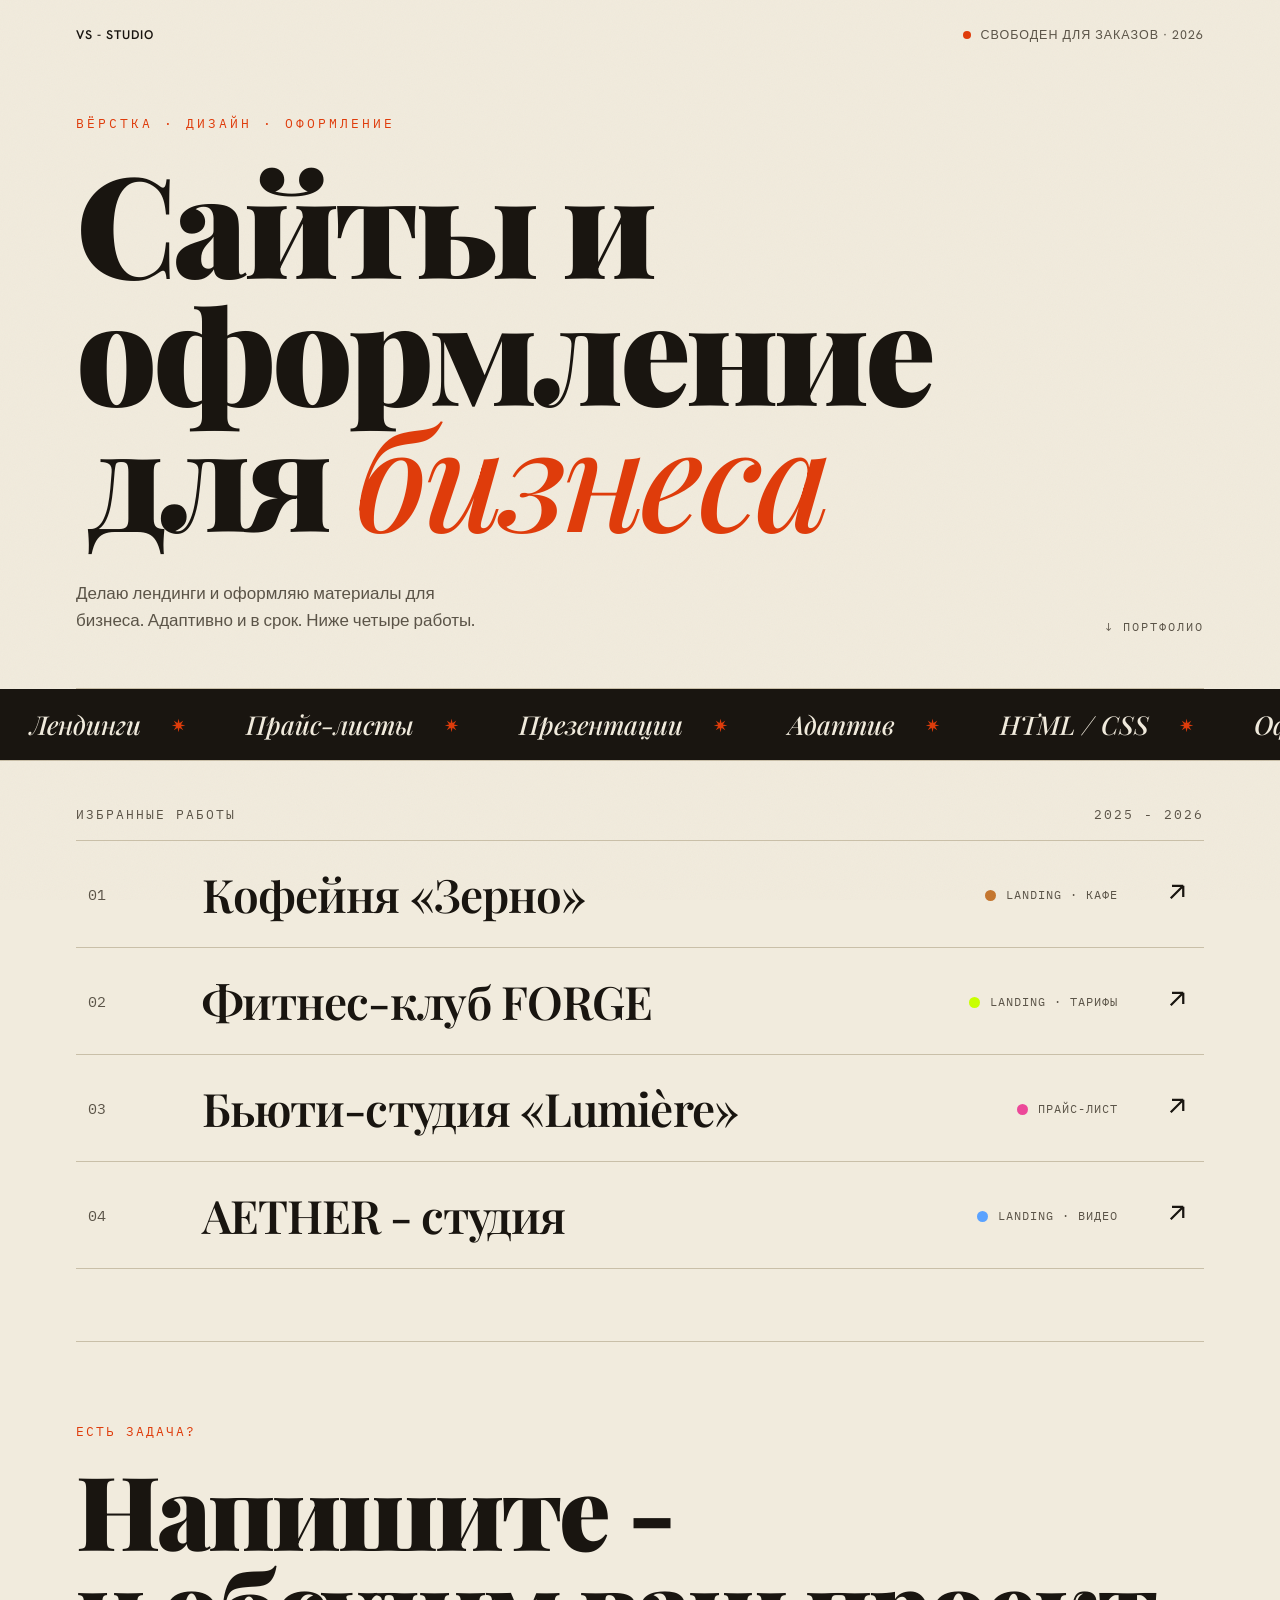
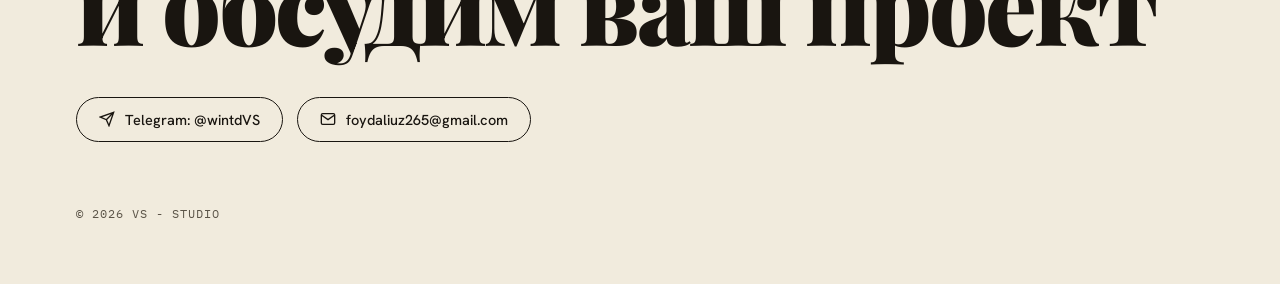
==== commit b6e576e4: "Replace all em/en dashes with hyphen across landings (42)" ====
--- a/index.html
+++ b/index.html
@@ -3,12 +3,12 @@
 <head>
 <meta charset="UTF-8">
 <meta name="viewport" content="width=device-width, initial-scale=1.0">
-<title>VS — Studio · Сайты и оформление для бизнеса</title>
+<title>VS - Studio · Сайты и оформление для бизнеса</title>
 <link rel="icon" href="fav-index.svg">
 <meta name="description" content="Сайты и оформление для бизнеса: лендинги, прайс-листы, презентации. Чисто, адаптивно, в срок.">
 <meta property="og:type" content="website">
-<meta property="og:site_name" content="VS — Studio">
-<meta property="og:title" content="VS — Studio · Сайты и оформление для бизнеса">
+<meta property="og:site_name" content="VS - Studio">
+<meta property="og:title" content="VS - Studio · Сайты и оформление для бизнеса">
 <meta property="og:description" content="Лендинги, прайс-листы и оформление для бизнеса. Чисто, адаптивно, в срок.">
 <meta property="og:url" content="https://luxe-mire.bond/">
 <meta property="og:image" content="https://luxe-mire.bond/og-cover.png">
@@ -138,7 +138,7 @@
   <div class="progress" id="progress"></div>
   <div class="shell">
     <div class="topbar rise">
-      <span class="brand">VS&nbsp;—&nbsp;Studio</span>
+      <span class="brand">VS&nbsp;-&nbsp;Studio</span>
       <span class="status"><span class="dot"></span>Свободен для заказов · 2026</span>
     </div>
 
@@ -164,7 +164,7 @@
 
   <div class="shell">
     <section class="works">
-      <div class="label"><span>Избранные работы</span><span>2025 — 2026</span></div>
+      <div class="label"><span>Избранные работы</span><span>2025 - 2026</span></div>
 
       <a class="row reveal" href="cafe.html" target="_blank">
         <span class="num">01</span>
@@ -189,7 +189,7 @@
 
       <a class="row reveal" href="studio.html" target="_blank" style="transition-delay:.24s">
         <span class="num">04</span>
-        <span class="title">AETHER — студия</span>
+        <span class="title">AETHER - студия</span>
         <span class="meta"><span class="swatch" style="background:#5aa2ff"></span>Landing · Видео</span>
         <span class="arrow"><svg viewBox="0 0 24 24" fill="none" stroke-width="1.8"><path d="M7 17L17 7M17 7H8M17 7v9"/></svg></span>
       </a>
@@ -204,7 +204,7 @@
         <a href="mailto:foydaliuz265@gmail.com"><svg viewBox="0 0 24 24" fill="none" stroke="currentColor" stroke-width="2"><rect x="2" y="4" width="20" height="16" rx="2"/><path d="M2 6l10 7L22 6"/></svg>foydaliuz265@gmail.com</a>
       </div>
       <div class="colophon">
-        <span>© 2026 VS — Studio</span>
+        <span>© 2026 VS - Studio</span>
       </div>
     </footer>
   </div>
--- a/fonts.css
+++ b/fonts.css
@@ -1,7 +1,7 @@
 @font-face {
   font-family: 'Playfair Display';
   font-style: italic;
-  font-weight: 500;
+  font-weight: 500 700;
   font-display: swap;
   src: url(fonts/51fce2a436e1.woff2) format('woff2');
   unicode-range: U+0301, U+0400-045F, U+0490-0491, U+04B0-04B1, U+2116;
@@ -9,1415 +9,327 @@
 @font-face {
   font-family: 'Playfair Display';
   font-style: italic;
-  font-weight: 500;
-  font-display: swap;
-  src: url(fonts/cf184c8572d8.woff2) format('woff2');
-  unicode-range: U+0100-02BA, U+02BD-02C5, U+02C7-02CC, U+02CE-02D7, U+02DD-02FF, U+0304, U+0308, U+0329, U+1D00-1DBF, U+1E00-1E9F, U+1EF2-1EFF, U+2020, U+20A0-20AB, U+20AD-20C0, U+2113, U+2C60-2C7F, U+A720-A7FF;
+  font-weight: 500 700;
+  font-display: swap;
+  src: url(fonts/9385b65587bc.woff2) format('woff2');
+  unicode-range: U+0000-00FF, U+0131, U+0152-0153, U+02BB-02BC, U+02C6, U+02DA, U+02DC, U+0304, U+0308, U+0329, U+2000-206F, U+20AC, U+2122, U+2191, U+2193, U+2212, U+2215, U+FEFF, U+FFFD;
 }
 @font-face {
   font-family: 'Playfair Display';
-  font-style: italic;
-  font-weight: 500;
-  font-display: swap;
-  src: url(fonts/9385b65587bc.woff2) format('woff2');
-  unicode-range: U+0000-00FF, U+0131, U+0152-0153, U+02BB-02BC, U+02C6, U+02DA, U+02DC, U+0304, U+0308, U+0329, U+2000-206F, U+20AC, U+2122, U+2191, U+2193, U+2212, U+2215, U+FEFF, U+FFFD;
+  font-style: normal;
+  font-weight: 500 900;
+  font-display: swap;
+  src: url(fonts/64b566ad864f.woff2) format('woff2');
+  unicode-range: U+0301, U+0400-045F, U+0490-0491, U+04B0-04B1, U+2116;
 }
 @font-face {
   font-family: 'Playfair Display';
-  font-style: italic;
-  font-weight: 600;
-  font-display: swap;
-  src: url(fonts/51fce2a436e1.woff2) format('woff2');
-  unicode-range: U+0301, U+0400-045F, U+0490-0491, U+04B0-04B1, U+2116;
-}
-@font-face {
-  font-family: 'Playfair Display';
-  font-style: italic;
-  font-weight: 600;
-  font-display: swap;
-  src: url(fonts/cf184c8572d8.woff2) format('woff2');
-  unicode-range: U+0100-02BA, U+02BD-02C5, U+02C7-02CC, U+02CE-02D7, U+02DD-02FF, U+0304, U+0308, U+0329, U+1D00-1DBF, U+1E00-1E9F, U+1EF2-1EFF, U+2020, U+20A0-20AB, U+20AD-20C0, U+2113, U+2C60-2C7F, U+A720-A7FF;
-}
-@font-face {
-  font-family: 'Playfair Display';
-  font-style: italic;
-  font-weight: 600;
-  font-display: swap;
-  src: url(fonts/9385b65587bc.woff2) format('woff2');
-  unicode-range: U+0000-00FF, U+0131, U+0152-0153, U+02BB-02BC, U+02C6, U+02DA, U+02DC, U+0304, U+0308, U+0329, U+2000-206F, U+20AC, U+2122, U+2191, U+2193, U+2212, U+2215, U+FEFF, U+FFFD;
-}
-@font-face {
-  font-family: 'Playfair Display';
-  font-style: italic;
+  font-style: normal;
+  font-weight: 500 900;
+  font-display: swap;
+  src: url(fonts/48d1e9cdfb4d.woff2) format('woff2');
+  unicode-range: U+0000-00FF, U+0131, U+0152-0153, U+02BB-02BC, U+02C6, U+02DA, U+02DC, U+0304, U+0308, U+0329, U+2000-206F, U+20AC, U+2122, U+2191, U+2193, U+2212, U+2215, U+FEFF, U+FFFD;
+}
+@font-face {
+  font-family: 'Hanken Grotesk';
+  font-style: normal;
+  font-weight: 400 600;
+  font-display: swap;
+  src: url(fonts/60503460da53.woff2) format('woff2');
+  unicode-range: U+0000-00FF, U+0131, U+0152-0153, U+02BB-02BC, U+02C6, U+02DA, U+02DC, U+0304, U+0308, U+0329, U+2000-206F, U+20AC, U+2122, U+2191, U+2193, U+2212, U+2215, U+FEFF, U+FFFD;
+}
+@font-face {
+  font-family: 'IBM Plex Mono';
+  font-style: normal;
+  font-weight: 400;
+  font-display: swap;
+  src: url(fonts/7febd16d7caf.woff2) format('woff2');
+  unicode-range: U+0301, U+0400-045F, U+0490-0491, U+04B0-04B1, U+2116;
+}
+@font-face {
+  font-family: 'IBM Plex Mono';
+  font-style: normal;
+  font-weight: 400;
+  font-display: swap;
+  src: url(fonts/d196e8ee7748.woff2) format('woff2');
+  unicode-range: U+0000-00FF, U+0131, U+0152-0153, U+02BB-02BC, U+02C6, U+02DA, U+02DC, U+0304, U+0308, U+0329, U+2000-206F, U+20AC, U+2122, U+2191, U+2193, U+2212, U+2215, U+FEFF, U+FFFD;
+}
+@font-face {
+  font-family: 'IBM Plex Mono';
+  font-style: normal;
+  font-weight: 500;
+  font-display: swap;
+  src: url(fonts/5907a9b4dbe1.woff2) format('woff2');
+  unicode-range: U+0301, U+0400-045F, U+0490-0491, U+04B0-04B1, U+2116;
+}
+@font-face {
+  font-family: 'IBM Plex Mono';
+  font-style: normal;
+  font-weight: 500;
+  font-display: swap;
+  src: url(fonts/a7544cc40006.woff2) format('woff2');
+  unicode-range: U+0000-00FF, U+0131, U+0152-0153, U+02BB-02BC, U+02C6, U+02DA, U+02DC, U+0304, U+0308, U+0329, U+2000-206F, U+20AC, U+2122, U+2191, U+2193, U+2212, U+2215, U+FEFF, U+FFFD;
+}
+@font-face {
+  font-family: 'Spectral';
+  font-style: italic;
+  font-weight: 500;
+  font-display: swap;
+  src: url(fonts/7daa494a3882.woff2) format('woff2');
+  unicode-range: U+0301, U+0400-045F, U+0490-0491, U+04B0-04B1, U+2116;
+}
+@font-face {
+  font-family: 'Spectral';
+  font-style: italic;
+  font-weight: 500;
+  font-display: swap;
+  src: url(fonts/3f4f42735472.woff2) format('woff2');
+  unicode-range: U+0000-00FF, U+0131, U+0152-0153, U+02BB-02BC, U+02C6, U+02DA, U+02DC, U+0304, U+0308, U+0329, U+2000-206F, U+20AC, U+2122, U+2191, U+2193, U+2212, U+2215, U+FEFF, U+FFFD;
+}
+@font-face {
+  font-family: 'Spectral';
+  font-style: italic;
+  font-weight: 600;
+  font-display: swap;
+  src: url(fonts/ef7435d62db9.woff2) format('woff2');
+  unicode-range: U+0301, U+0400-045F, U+0490-0491, U+04B0-04B1, U+2116;
+}
+@font-face {
+  font-family: 'Spectral';
+  font-style: italic;
+  font-weight: 600;
+  font-display: swap;
+  src: url(fonts/5a83e927e2f5.woff2) format('woff2');
+  unicode-range: U+0000-00FF, U+0131, U+0152-0153, U+02BB-02BC, U+02C6, U+02DA, U+02DC, U+0304, U+0308, U+0329, U+2000-206F, U+20AC, U+2122, U+2191, U+2193, U+2212, U+2215, U+FEFF, U+FFFD;
+}
+@font-face {
+  font-family: 'Spectral';
+  font-style: normal;
+  font-weight: 500;
+  font-display: swap;
+  src: url(fonts/8123ebdbeac8.woff2) format('woff2');
+  unicode-range: U+0301, U+0400-045F, U+0490-0491, U+04B0-04B1, U+2116;
+}
+@font-face {
+  font-family: 'Spectral';
+  font-style: normal;
+  font-weight: 500;
+  font-display: swap;
+  src: url(fonts/23cff6bad8a4.woff2) format('woff2');
+  unicode-range: U+0000-00FF, U+0131, U+0152-0153, U+02BB-02BC, U+02C6, U+02DA, U+02DC, U+0304, U+0308, U+0329, U+2000-206F, U+20AC, U+2122, U+2191, U+2193, U+2212, U+2215, U+FEFF, U+FFFD;
+}
+@font-face {
+  font-family: 'Spectral';
+  font-style: normal;
+  font-weight: 600;
+  font-display: swap;
+  src: url(fonts/bf9f6ba836df.woff2) format('woff2');
+  unicode-range: U+0301, U+0400-045F, U+0490-0491, U+04B0-04B1, U+2116;
+}
+@font-face {
+  font-family: 'Spectral';
+  font-style: normal;
+  font-weight: 600;
+  font-display: swap;
+  src: url(fonts/0340db96022f.woff2) format('woff2');
+  unicode-range: U+0000-00FF, U+0131, U+0152-0153, U+02BB-02BC, U+02C6, U+02DA, U+02DC, U+0304, U+0308, U+0329, U+2000-206F, U+20AC, U+2122, U+2191, U+2193, U+2212, U+2215, U+FEFF, U+FFFD;
+}
+@font-face {
+  font-family: 'Spectral';
+  font-style: normal;
   font-weight: 700;
   font-display: swap;
-  src: url(fonts/51fce2a436e1.woff2) format('woff2');
-  unicode-range: U+0301, U+0400-045F, U+0490-0491, U+04B0-04B1, U+2116;
-}
-@font-face {
-  font-family: 'Playfair Display';
-  font-style: italic;
+  src: url(fonts/9ed58b32e2f4.woff2) format('woff2');
+  unicode-range: U+0301, U+0400-045F, U+0490-0491, U+04B0-04B1, U+2116;
+}
+@font-face {
+  font-family: 'Spectral';
+  font-style: normal;
   font-weight: 700;
   font-display: swap;
-  src: url(fonts/cf184c8572d8.woff2) format('woff2');
-  unicode-range: U+0100-02BA, U+02BD-02C5, U+02C7-02CC, U+02CE-02D7, U+02DD-02FF, U+0304, U+0308, U+0329, U+1D00-1DBF, U+1E00-1E9F, U+1EF2-1EFF, U+2020, U+20A0-20AB, U+20AD-20C0, U+2113, U+2C60-2C7F, U+A720-A7FF;
-}
-@font-face {
-  font-family: 'Playfair Display';
-  font-style: italic;
+  src: url(fonts/383456e74ce2.woff2) format('woff2');
+  unicode-range: U+0000-00FF, U+0131, U+0152-0153, U+02BB-02BC, U+02C6, U+02DA, U+02DC, U+0304, U+0308, U+0329, U+2000-206F, U+20AC, U+2122, U+2191, U+2193, U+2212, U+2215, U+FEFF, U+FFFD;
+}
+@font-face {
+  font-family: 'Mulish';
+  font-style: normal;
+  font-weight: 400 700;
+  font-display: swap;
+  src: url(fonts/661fd6367510.woff2) format('woff2');
+  unicode-range: U+0301, U+0400-045F, U+0490-0491, U+04B0-04B1, U+2116;
+}
+@font-face {
+  font-family: 'Mulish';
+  font-style: normal;
+  font-weight: 400 700;
+  font-display: swap;
+  src: url(fonts/120b6ef06e58.woff2) format('woff2');
+  unicode-range: U+0000-00FF, U+0131, U+0152-0153, U+02BB-02BC, U+02C6, U+02DA, U+02DC, U+0304, U+0308, U+0329, U+2000-206F, U+20AC, U+2122, U+2191, U+2193, U+2212, U+2215, U+FEFF, U+FFFD;
+}
+@font-face {
+  font-family: 'Oswald';
+  font-style: normal;
+  font-weight: 500 700;
+  font-display: swap;
+  src: url(fonts/db22166c3d12.woff2) format('woff2');
+  unicode-range: U+0301, U+0400-045F, U+0490-0491, U+04B0-04B1, U+2116;
+}
+@font-face {
+  font-family: 'Oswald';
+  font-style: normal;
+  font-weight: 500 700;
+  font-display: swap;
+  src: url(fonts/ed56cbd3a8d3.woff2) format('woff2');
+  unicode-range: U+0000-00FF, U+0131, U+0152-0153, U+02BB-02BC, U+02C6, U+02DA, U+02DC, U+0304, U+0308, U+0329, U+2000-206F, U+20AC, U+2122, U+2191, U+2193, U+2212, U+2215, U+FEFF, U+FFFD;
+}
+@font-face {
+  font-family: 'Rubik';
+  font-style: normal;
+  font-weight: 400 700;
+  font-display: swap;
+  src: url(fonts/3ea3f649292a.woff2) format('woff2');
+  unicode-range: U+0301, U+0400-045F, U+0490-0491, U+04B0-04B1, U+2116;
+}
+@font-face {
+  font-family: 'Rubik';
+  font-style: normal;
+  font-weight: 400 700;
+  font-display: swap;
+  src: url(fonts/f673d854646d.woff2) format('woff2');
+  unicode-range: U+0000-00FF, U+0131, U+0152-0153, U+02BB-02BC, U+02C6, U+02DA, U+02DC, U+0304, U+0308, U+0329, U+2000-206F, U+20AC, U+2122, U+2191, U+2193, U+2212, U+2215, U+FEFF, U+FFFD;
+}
+@font-face {
+  font-family: 'Unbounded';
+  font-style: normal;
+  font-weight: 400 800;
+  font-display: swap;
+  src: url(fonts/c86556796966.woff2) format('woff2');
+  unicode-range: U+0301, U+0400-045F, U+0490-0491, U+04B0-04B1, U+2116;
+}
+@font-face {
+  font-family: 'Unbounded';
+  font-style: normal;
+  font-weight: 400 800;
+  font-display: swap;
+  src: url(fonts/06f2e4ae1f73.woff2) format('woff2');
+  unicode-range: U+0000-00FF, U+0131, U+0152-0153, U+02BB-02BC, U+02C6, U+02DA, U+02DC, U+0304, U+0308, U+0329, U+2000-206F, U+20AC, U+2122, U+2191, U+2193, U+2212, U+2215, U+FEFF, U+FFFD;
+}
+@font-face {
+  font-family: 'Manrope';
+  font-style: normal;
+  font-weight: 400 700;
+  font-display: swap;
+  src: url(fonts/ffb0f3eb2946.woff2) format('woff2');
+  unicode-range: U+0301, U+0400-045F, U+0490-0491, U+04B0-04B1, U+2116;
+}
+@font-face {
+  font-family: 'Manrope';
+  font-style: normal;
+  font-weight: 400 700;
+  font-display: swap;
+  src: url(fonts/cf48e3e1de17.woff2) format('woff2');
+  unicode-range: U+0000-00FF, U+0131, U+0152-0153, U+02BB-02BC, U+02C6, U+02DA, U+02DC, U+0304, U+0308, U+0329, U+2000-206F, U+20AC, U+2122, U+2191, U+2193, U+2212, U+2215, U+FEFF, U+FFFD;
+}
+@font-face {
+  font-family: 'JetBrains Mono';
+  font-style: normal;
+  font-weight: 400 500;
+  font-display: swap;
+  src: url(fonts/b1b0412a2fc1.woff2) format('woff2');
+  unicode-range: U+0301, U+0400-045F, U+0490-0491, U+04B0-04B1, U+2116;
+}
+@font-face {
+  font-family: 'JetBrains Mono';
+  font-style: normal;
+  font-weight: 400 500;
+  font-display: swap;
+  src: url(fonts/480c062501e3.woff2) format('woff2');
+  unicode-range: U+0000-00FF, U+0131, U+0152-0153, U+02BB-02BC, U+02C6, U+02DA, U+02DC, U+0304, U+0308, U+0329, U+2000-206F, U+20AC, U+2122, U+2191, U+2193, U+2212, U+2215, U+FEFF, U+FFFD;
+}
+@font-face {
+  font-family: 'Cormorant Garamond';
+  font-style: italic;
+  font-weight: 500;
+  font-display: swap;
+  src: url(fonts/034e3f1d96d2.woff2) format('woff2');
+  unicode-range: U+0301, U+0400-045F, U+0490-0491, U+04B0-04B1, U+2116;
+}
+@font-face {
+  font-family: 'Cormorant Garamond';
+  font-style: italic;
+  font-weight: 500;
+  font-display: swap;
+  src: url(fonts/25e309824439.woff2) format('woff2');
+  unicode-range: U+0000-00FF, U+0131, U+0152-0153, U+02BB-02BC, U+02C6, U+02DA, U+02DC, U+0304, U+0308, U+0329, U+2000-206F, U+20AC, U+2122, U+2191, U+2193, U+2212, U+2215, U+FEFF, U+FFFD;
+}
+@font-face {
+  font-family: 'Cormorant Garamond';
+  font-style: italic;
+  font-weight: 600;
+  font-display: swap;
+  src: url(fonts/034e3f1d96d2.woff2) format('woff2');
+  unicode-range: U+0301, U+0400-045F, U+0490-0491, U+04B0-04B1, U+2116;
+}
+@font-face {
+  font-family: 'Cormorant Garamond';
+  font-style: italic;
+  font-weight: 600;
+  font-display: swap;
+  src: url(fonts/25e309824439.woff2) format('woff2');
+  unicode-range: U+0000-00FF, U+0131, U+0152-0153, U+02BB-02BC, U+02C6, U+02DA, U+02DC, U+0304, U+0308, U+0329, U+2000-206F, U+20AC, U+2122, U+2191, U+2193, U+2212, U+2215, U+FEFF, U+FFFD;
+}
+@font-face {
+  font-family: 'Cormorant Garamond';
+  font-style: normal;
+  font-weight: 500;
+  font-display: swap;
+  src: url(fonts/4f4a82537986.woff2) format('woff2');
+  unicode-range: U+0301, U+0400-045F, U+0490-0491, U+04B0-04B1, U+2116;
+}
+@font-face {
+  font-family: 'Cormorant Garamond';
+  font-style: normal;
+  font-weight: 500;
+  font-display: swap;
+  src: url(fonts/2fed1d1b2e19.woff2) format('woff2');
+  unicode-range: U+0000-00FF, U+0131, U+0152-0153, U+02BB-02BC, U+02C6, U+02DA, U+02DC, U+0304, U+0308, U+0329, U+2000-206F, U+20AC, U+2122, U+2191, U+2193, U+2212, U+2215, U+FEFF, U+FFFD;
+}
+@font-face {
+  font-family: 'Cormorant Garamond';
+  font-style: normal;
+  font-weight: 600;
+  font-display: swap;
+  src: url(fonts/4f4a82537986.woff2) format('woff2');
+  unicode-range: U+0301, U+0400-045F, U+0490-0491, U+04B0-04B1, U+2116;
+}
+@font-face {
+  font-family: 'Cormorant Garamond';
+  font-style: normal;
+  font-weight: 600;
+  font-display: swap;
+  src: url(fonts/2fed1d1b2e19.woff2) format('woff2');
+  unicode-range: U+0000-00FF, U+0131, U+0152-0153, U+02BB-02BC, U+02C6, U+02DA, U+02DC, U+0304, U+0308, U+0329, U+2000-206F, U+20AC, U+2122, U+2191, U+2193, U+2212, U+2215, U+FEFF, U+FFFD;
+}
+@font-face {
+  font-family: 'Cormorant Garamond';
+  font-style: normal;
   font-weight: 700;
   font-display: swap;
-  src: url(fonts/9385b65587bc.woff2) format('woff2');
-  unicode-range: U+0000-00FF, U+0131, U+0152-0153, U+02BB-02BC, U+02C6, U+02DA, U+02DC, U+0304, U+0308, U+0329, U+2000-206F, U+20AC, U+2122, U+2191, U+2193, U+2212, U+2215, U+FEFF, U+FFFD;
-}
-@font-face {
-  font-family: 'Playfair Display';
-  font-style: normal;
-  font-weight: 500;
-  font-display: swap;
-  src: url(fonts/64b566ad864f.woff2) format('woff2');
-  unicode-range: U+0301, U+0400-045F, U+0490-0491, U+04B0-04B1, U+2116;
-}
-@font-face {
-  font-family: 'Playfair Display';
-  font-style: normal;
-  font-weight: 500;
-  font-display: swap;
-  src: url(fonts/4136269b36a2.woff2) format('woff2');
-  unicode-range: U+0100-02BA, U+02BD-02C5, U+02C7-02CC, U+02CE-02D7, U+02DD-02FF, U+0304, U+0308, U+0329, U+1D00-1DBF, U+1E00-1E9F, U+1EF2-1EFF, U+2020, U+20A0-20AB, U+20AD-20C0, U+2113, U+2C60-2C7F, U+A720-A7FF;
-}
-@font-face {
-  font-family: 'Playfair Display';
-  font-style: normal;
-  font-weight: 500;
-  font-display: swap;
-  src: url(fonts/48d1e9cdfb4d.woff2) format('woff2');
-  unicode-range: U+0000-00FF, U+0131, U+0152-0153, U+02BB-02BC, U+02C6, U+02DA, U+02DC, U+0304, U+0308, U+0329, U+2000-206F, U+20AC, U+2122, U+2191, U+2193, U+2212, U+2215, U+FEFF, U+FFFD;
-}
-@font-face {
-  font-family: 'Playfair Display';
-  font-style: normal;
-  font-weight: 600;
-  font-display: swap;
-  src: url(fonts/64b566ad864f.woff2) format('woff2');
-  unicode-range: U+0301, U+0400-045F, U+0490-0491, U+04B0-04B1, U+2116;
-}
-@font-face {
-  font-family: 'Playfair Display';
-  font-style: normal;
-  font-weight: 600;
-  font-display: swap;
-  src: url(fonts/4136269b36a2.woff2) format('woff2');
-  unicode-range: U+0100-02BA, U+02BD-02C5, U+02C7-02CC, U+02CE-02D7, U+02DD-02FF, U+0304, U+0308, U+0329, U+1D00-1DBF, U+1E00-1E9F, U+1EF2-1EFF, U+2020, U+20A0-20AB, U+20AD-20C0, U+2113, U+2C60-2C7F, U+A720-A7FF;
-}
-@font-face {
-  font-family: 'Playfair Display';
-  font-style: normal;
-  font-weight: 600;
-  font-display: swap;
-  src: url(fonts/48d1e9cdfb4d.woff2) format('woff2');
-  unicode-range: U+0000-00FF, U+0131, U+0152-0153, U+02BB-02BC, U+02C6, U+02DA, U+02DC, U+0304, U+0308, U+0329, U+2000-206F, U+20AC, U+2122, U+2191, U+2193, U+2212, U+2215, U+FEFF, U+FFFD;
-}
-@font-face {
-  font-family: 'Playfair Display';
+  src: url(fonts/4f4a82537986.woff2) format('woff2');
+  unicode-range: U+0301, U+0400-045F, U+0490-0491, U+04B0-04B1, U+2116;
+}
+@font-face {
+  font-family: 'Cormorant Garamond';
   font-style: normal;
   font-weight: 700;
   font-display: swap;
-  src: url(fonts/64b566ad864f.woff2) format('woff2');
-  unicode-range: U+0301, U+0400-045F, U+0490-0491, U+04B0-04B1, U+2116;
-}
-@font-face {
-  font-family: 'Playfair Display';
-  font-style: normal;
-  font-weight: 700;
-  font-display: swap;
-  src: url(fonts/4136269b36a2.woff2) format('woff2');
-  unicode-range: U+0100-02BA, U+02BD-02C5, U+02C7-02CC, U+02CE-02D7, U+02DD-02FF, U+0304, U+0308, U+0329, U+1D00-1DBF, U+1E00-1E9F, U+1EF2-1EFF, U+2020, U+20A0-20AB, U+20AD-20C0, U+2113, U+2C60-2C7F, U+A720-A7FF;
-}
-@font-face {
-  font-family: 'Playfair Display';
-  font-style: normal;
-  font-weight: 700;
-  font-display: swap;
-  src: url(fonts/48d1e9cdfb4d.woff2) format('woff2');
-  unicode-range: U+0000-00FF, U+0131, U+0152-0153, U+02BB-02BC, U+02C6, U+02DA, U+02DC, U+0304, U+0308, U+0329, U+2000-206F, U+20AC, U+2122, U+2191, U+2193, U+2212, U+2215, U+FEFF, U+FFFD;
-}
-@font-face {
-  font-family: 'Playfair Display';
-  font-style: normal;
-  font-weight: 800;
-  font-display: swap;
-  src: url(fonts/64b566ad864f.woff2) format('woff2');
-  unicode-range: U+0301, U+0400-045F, U+0490-0491, U+04B0-04B1, U+2116;
-}
-@font-face {
-  font-family: 'Playfair Display';
-  font-style: normal;
-  font-weight: 800;
-  font-display: swap;
-  src: url(fonts/4136269b36a2.woff2) format('woff2');
-  unicode-range: U+0100-02BA, U+02BD-02C5, U+02C7-02CC, U+02CE-02D7, U+02DD-02FF, U+0304, U+0308, U+0329, U+1D00-1DBF, U+1E00-1E9F, U+1EF2-1EFF, U+2020, U+20A0-20AB, U+20AD-20C0, U+2113, U+2C60-2C7F, U+A720-A7FF;
-}
-@font-face {
-  font-family: 'Playfair Display';
-  font-style: normal;
-  font-weight: 800;
-  font-display: swap;
-  src: url(fonts/48d1e9cdfb4d.woff2) format('woff2');
-  unicode-range: U+0000-00FF, U+0131, U+0152-0153, U+02BB-02BC, U+02C6, U+02DA, U+02DC, U+0304, U+0308, U+0329, U+2000-206F, U+20AC, U+2122, U+2191, U+2193, U+2212, U+2215, U+FEFF, U+FFFD;
-}
-@font-face {
-  font-family: 'Playfair Display';
-  font-style: normal;
-  font-weight: 900;
-  font-display: swap;
-  src: url(fonts/64b566ad864f.woff2) format('woff2');
-  unicode-range: U+0301, U+0400-045F, U+0490-0491, U+04B0-04B1, U+2116;
-}
-@font-face {
-  font-family: 'Playfair Display';
-  font-style: normal;
-  font-weight: 900;
-  font-display: swap;
-  src: url(fonts/4136269b36a2.woff2) format('woff2');
-  unicode-range: U+0100-02BA, U+02BD-02C5, U+02C7-02CC, U+02CE-02D7, U+02DD-02FF, U+0304, U+0308, U+0329, U+1D00-1DBF, U+1E00-1E9F, U+1EF2-1EFF, U+2020, U+20A0-20AB, U+20AD-20C0, U+2113, U+2C60-2C7F, U+A720-A7FF;
-}
-@font-face {
-  font-family: 'Playfair Display';
-  font-style: normal;
-  font-weight: 900;
-  font-display: swap;
-  src: url(fonts/48d1e9cdfb4d.woff2) format('woff2');
-  unicode-range: U+0000-00FF, U+0131, U+0152-0153, U+02BB-02BC, U+02C6, U+02DA, U+02DC, U+0304, U+0308, U+0329, U+2000-206F, U+20AC, U+2122, U+2191, U+2193, U+2212, U+2215, U+FEFF, U+FFFD;
-}
-@font-face {
-  font-family: 'Hanken Grotesk';
-  font-style: normal;
-  font-weight: 400;
-  font-display: swap;
-  src: url(fonts/00849f11728e.woff2) format('woff2');
-  unicode-range: U+0460-052F, U+1C80-1C8A, U+20B4, U+2DE0-2DFF, U+A640-A69F, U+FE2E-FE2F;
-}
-@font-face {
-  font-family: 'Hanken Grotesk';
-  font-style: normal;
-  font-weight: 400;
-  font-display: swap;
-  src: url(fonts/af150b918157.woff2) format('woff2');
-  unicode-range: U+0100-02BA, U+02BD-02C5, U+02C7-02CC, U+02CE-02D7, U+02DD-02FF, U+0304, U+0308, U+0329, U+1D00-1DBF, U+1E00-1E9F, U+1EF2-1EFF, U+2020, U+20A0-20AB, U+20AD-20C0, U+2113, U+2C60-2C7F, U+A720-A7FF;
-}
-@font-face {
-  font-family: 'Hanken Grotesk';
-  font-style: normal;
-  font-weight: 400;
-  font-display: swap;
-  src: url(fonts/60503460da53.woff2) format('woff2');
-  unicode-range: U+0000-00FF, U+0131, U+0152-0153, U+02BB-02BC, U+02C6, U+02DA, U+02DC, U+0304, U+0308, U+0329, U+2000-206F, U+20AC, U+2122, U+2191, U+2193, U+2212, U+2215, U+FEFF, U+FFFD;
-}
-@font-face {
-  font-family: 'Hanken Grotesk';
-  font-style: normal;
-  font-weight: 500;
-  font-display: swap;
-  src: url(fonts/00849f11728e.woff2) format('woff2');
-  unicode-range: U+0460-052F, U+1C80-1C8A, U+20B4, U+2DE0-2DFF, U+A640-A69F, U+FE2E-FE2F;
-}
-@font-face {
-  font-family: 'Hanken Grotesk';
-  font-style: normal;
-  font-weight: 500;
-  font-display: swap;
-  src: url(fonts/af150b918157.woff2) format('woff2');
-  unicode-range: U+0100-02BA, U+02BD-02C5, U+02C7-02CC, U+02CE-02D7, U+02DD-02FF, U+0304, U+0308, U+0329, U+1D00-1DBF, U+1E00-1E9F, U+1EF2-1EFF, U+2020, U+20A0-20AB, U+20AD-20C0, U+2113, U+2C60-2C7F, U+A720-A7FF;
-}
-@font-face {
-  font-family: 'Hanken Grotesk';
-  font-style: normal;
-  font-weight: 500;
-  font-display: swap;
-  src: url(fonts/60503460da53.woff2) format('woff2');
-  unicode-range: U+0000-00FF, U+0131, U+0152-0153, U+02BB-02BC, U+02C6, U+02DA, U+02DC, U+0304, U+0308, U+0329, U+2000-206F, U+20AC, U+2122, U+2191, U+2193, U+2212, U+2215, U+FEFF, U+FFFD;
-}
-@font-face {
-  font-family: 'Hanken Grotesk';
-  font-style: normal;
-  font-weight: 600;
-  font-display: swap;
-  src: url(fonts/00849f11728e.woff2) format('woff2');
-  unicode-range: U+0460-052F, U+1C80-1C8A, U+20B4, U+2DE0-2DFF, U+A640-A69F, U+FE2E-FE2F;
-}
-@font-face {
-  font-family: 'Hanken Grotesk';
-  font-style: normal;
-  font-weight: 600;
-  font-display: swap;
-  src: url(fonts/af150b918157.woff2) format('woff2');
-  unicode-range: U+0100-02BA, U+02BD-02C5, U+02C7-02CC, U+02CE-02D7, U+02DD-02FF, U+0304, U+0308, U+0329, U+1D00-1DBF, U+1E00-1E9F, U+1EF2-1EFF, U+2020, U+20A0-20AB, U+20AD-20C0, U+2113, U+2C60-2C7F, U+A720-A7FF;
-}
-@font-face {
-  font-family: 'Hanken Grotesk';
-  font-style: normal;
-  font-weight: 600;
-  font-display: swap;
-  src: url(fonts/60503460da53.woff2) format('woff2');
-  unicode-range: U+0000-00FF, U+0131, U+0152-0153, U+02BB-02BC, U+02C6, U+02DA, U+02DC, U+0304, U+0308, U+0329, U+2000-206F, U+20AC, U+2122, U+2191, U+2193, U+2212, U+2215, U+FEFF, U+FFFD;
-}
-@font-face {
-  font-family: 'IBM Plex Mono';
-  font-style: normal;
-  font-weight: 400;
-  font-display: swap;
-  src: url(fonts/250613af4ba0.woff2) format('woff2');
-  unicode-range: U+0460-052F, U+1C80-1C8A, U+20B4, U+2DE0-2DFF, U+A640-A69F, U+FE2E-FE2F;
-}
-@font-face {
-  font-family: 'IBM Plex Mono';
-  font-style: normal;
-  font-weight: 400;
-  font-display: swap;
-  src: url(fonts/7febd16d7caf.woff2) format('woff2');
-  unicode-range: U+0301, U+0400-045F, U+0490-0491, U+04B0-04B1, U+2116;
-}
-@font-face {
-  font-family: 'IBM Plex Mono';
-  font-style: normal;
-  font-weight: 400;
-  font-display: swap;
-  src: url(fonts/7f25d9307a92.woff2) format('woff2');
-  unicode-range: U+0100-02BA, U+02BD-02C5, U+02C7-02CC, U+02CE-02D7, U+02DD-02FF, U+0304, U+0308, U+0329, U+1D00-1DBF, U+1E00-1E9F, U+1EF2-1EFF, U+2020, U+20A0-20AB, U+20AD-20C0, U+2113, U+2C60-2C7F, U+A720-A7FF;
-}
-@font-face {
-  font-family: 'IBM Plex Mono';
-  font-style: normal;
-  font-weight: 400;
-  font-display: swap;
-  src: url(fonts/d196e8ee7748.woff2) format('woff2');
-  unicode-range: U+0000-00FF, U+0131, U+0152-0153, U+02BB-02BC, U+02C6, U+02DA, U+02DC, U+0304, U+0308, U+0329, U+2000-206F, U+20AC, U+2122, U+2191, U+2193, U+2212, U+2215, U+FEFF, U+FFFD;
-}
-@font-face {
-  font-family: 'IBM Plex Mono';
-  font-style: normal;
-  font-weight: 500;
-  font-display: swap;
-  src: url(fonts/e6406f48a75b.woff2) format('woff2');
-  unicode-range: U+0460-052F, U+1C80-1C8A, U+20B4, U+2DE0-2DFF, U+A640-A69F, U+FE2E-FE2F;
-}
-@font-face {
-  font-family: 'IBM Plex Mono';
-  font-style: normal;
-  font-weight: 500;
-  font-display: swap;
-  src: url(fonts/5907a9b4dbe1.woff2) format('woff2');
-  unicode-range: U+0301, U+0400-045F, U+0490-0491, U+04B0-04B1, U+2116;
-}
-@font-face {
-  font-family: 'IBM Plex Mono';
-  font-style: normal;
-  font-weight: 500;
-  font-display: swap;
-  src: url(fonts/b42080b233a1.woff2) format('woff2');
-  unicode-range: U+0100-02BA, U+02BD-02C5, U+02C7-02CC, U+02CE-02D7, U+02DD-02FF, U+0304, U+0308, U+0329, U+1D00-1DBF, U+1E00-1E9F, U+1EF2-1EFF, U+2020, U+20A0-20AB, U+20AD-20C0, U+2113, U+2C60-2C7F, U+A720-A7FF;
-}
-@font-face {
-  font-family: 'IBM Plex Mono';
-  font-style: normal;
-  font-weight: 500;
-  font-display: swap;
-  src: url(fonts/a7544cc40006.woff2) format('woff2');
-  unicode-range: U+0000-00FF, U+0131, U+0152-0153, U+02BB-02BC, U+02C6, U+02DA, U+02DC, U+0304, U+0308, U+0329, U+2000-206F, U+20AC, U+2122, U+2191, U+2193, U+2212, U+2215, U+FEFF, U+FFFD;
-}
-@font-face {
-  font-family: 'IBM Plex Mono';
-  font-style: normal;
-  font-weight: 600;
-  font-display: swap;
-  src: url(fonts/ea6907c89f91.woff2) format('woff2');
-  unicode-range: U+0460-052F, U+1C80-1C8A, U+20B4, U+2DE0-2DFF, U+A640-A69F, U+FE2E-FE2F;
-}
-@font-face {
-  font-family: 'IBM Plex Mono';
-  font-style: normal;
-  font-weight: 600;
-  font-display: swap;
-  src: url(fonts/64963edf6dfd.woff2) format('woff2');
-  unicode-range: U+0301, U+0400-045F, U+0490-0491, U+04B0-04B1, U+2116;
-}
-@font-face {
-  font-family: 'IBM Plex Mono';
-  font-style: normal;
-  font-weight: 600;
-  font-display: swap;
-  src: url(fonts/bf8910cb402a.woff2) format('woff2');
-  unicode-range: U+0100-02BA, U+02BD-02C5, U+02C7-02CC, U+02CE-02D7, U+02DD-02FF, U+0304, U+0308, U+0329, U+1D00-1DBF, U+1E00-1E9F, U+1EF2-1EFF, U+2020, U+20A0-20AB, U+20AD-20C0, U+2113, U+2C60-2C7F, U+A720-A7FF;
-}
-@font-face {
-  font-family: 'IBM Plex Mono';
-  font-style: normal;
-  font-weight: 600;
-  font-display: swap;
-  src: url(fonts/9b8270599413.woff2) format('woff2');
-  unicode-range: U+0000-00FF, U+0131, U+0152-0153, U+02BB-02BC, U+02C6, U+02DA, U+02DC, U+0304, U+0308, U+0329, U+2000-206F, U+20AC, U+2122, U+2191, U+2193, U+2212, U+2215, U+FEFF, U+FFFD;
-}
-@font-face {
-  font-family: 'Spectral';
-  font-style: italic;
-  font-weight: 500;
-  font-display: swap;
-  src: url(fonts/c624eee5778f.woff2) format('woff2');
-  unicode-range: U+0460-052F, U+1C80-1C8A, U+20B4, U+2DE0-2DFF, U+A640-A69F, U+FE2E-FE2F;
-}
-@font-face {
-  font-family: 'Spectral';
-  font-style: italic;
-  font-weight: 500;
-  font-display: swap;
-  src: url(fonts/7daa494a3882.woff2) format('woff2');
-  unicode-range: U+0301, U+0400-045F, U+0490-0491, U+04B0-04B1, U+2116;
-}
-@font-face {
-  font-family: 'Spectral';
-  font-style: italic;
-  font-weight: 500;
-  font-display: swap;
-  src: url(fonts/718bfe31aace.woff2) format('woff2');
-  unicode-range: U+0100-02BA, U+02BD-02C5, U+02C7-02CC, U+02CE-02D7, U+02DD-02FF, U+0304, U+0308, U+0329, U+1D00-1DBF, U+1E00-1E9F, U+1EF2-1EFF, U+2020, U+20A0-20AB, U+20AD-20C0, U+2113, U+2C60-2C7F, U+A720-A7FF;
-}
-@font-face {
-  font-family: 'Spectral';
-  font-style: italic;
-  font-weight: 500;
-  font-display: swap;
-  src: url(fonts/3f4f42735472.woff2) format('woff2');
-  unicode-range: U+0000-00FF, U+0131, U+0152-0153, U+02BB-02BC, U+02C6, U+02DA, U+02DC, U+0304, U+0308, U+0329, U+2000-206F, U+20AC, U+2122, U+2191, U+2193, U+2212, U+2215, U+FEFF, U+FFFD;
-}
-@font-face {
-  font-family: 'Spectral';
-  font-style: italic;
-  font-weight: 600;
-  font-display: swap;
-  src: url(fonts/1c90523d47b3.woff2) format('woff2');
-  unicode-range: U+0460-052F, U+1C80-1C8A, U+20B4, U+2DE0-2DFF, U+A640-A69F, U+FE2E-FE2F;
-}
-@font-face {
-  font-family: 'Spectral';
-  font-style: italic;
-  font-weight: 600;
-  font-display: swap;
-  src: url(fonts/ef7435d62db9.woff2) format('woff2');
-  unicode-range: U+0301, U+0400-045F, U+0490-0491, U+04B0-04B1, U+2116;
-}
-@font-face {
-  font-family: 'Spectral';
-  font-style: italic;
-  font-weight: 600;
-  font-display: swap;
-  src: url(fonts/fa7598ba5852.woff2) format('woff2');
-  unicode-range: U+0100-02BA, U+02BD-02C5, U+02C7-02CC, U+02CE-02D7, U+02DD-02FF, U+0304, U+0308, U+0329, U+1D00-1DBF, U+1E00-1E9F, U+1EF2-1EFF, U+2020, U+20A0-20AB, U+20AD-20C0, U+2113, U+2C60-2C7F, U+A720-A7FF;
-}
-@font-face {
-  font-family: 'Spectral';
-  font-style: italic;
-  font-weight: 600;
-  font-display: swap;
-  src: url(fonts/5a83e927e2f5.woff2) format('woff2');
-  unicode-range: U+0000-00FF, U+0131, U+0152-0153, U+02BB-02BC, U+02C6, U+02DA, U+02DC, U+0304, U+0308, U+0329, U+2000-206F, U+20AC, U+2122, U+2191, U+2193, U+2212, U+2215, U+FEFF, U+FFFD;
-}
-@font-face {
-  font-family: 'Spectral';
-  font-style: normal;
-  font-weight: 500;
-  font-display: swap;
-  src: url(fonts/e5c845ba4dd5.woff2) format('woff2');
-  unicode-range: U+0460-052F, U+1C80-1C8A, U+20B4, U+2DE0-2DFF, U+A640-A69F, U+FE2E-FE2F;
-}
-@font-face {
-  font-family: 'Spectral';
-  font-style: normal;
-  font-weight: 500;
-  font-display: swap;
-  src: url(fonts/8123ebdbeac8.woff2) format('woff2');
-  unicode-range: U+0301, U+0400-045F, U+0490-0491, U+04B0-04B1, U+2116;
-}
-@font-face {
-  font-family: 'Spectral';
-  font-style: normal;
-  font-weight: 500;
-  font-display: swap;
-  src: url(fonts/fa8986cac24f.woff2) format('woff2');
-  unicode-range: U+0100-02BA, U+02BD-02C5, U+02C7-02CC, U+02CE-02D7, U+02DD-02FF, U+0304, U+0308, U+0329, U+1D00-1DBF, U+1E00-1E9F, U+1EF2-1EFF, U+2020, U+20A0-20AB, U+20AD-20C0, U+2113, U+2C60-2C7F, U+A720-A7FF;
-}
-@font-face {
-  font-family: 'Spectral';
-  font-style: normal;
-  font-weight: 500;
-  font-display: swap;
-  src: url(fonts/23cff6bad8a4.woff2) format('woff2');
-  unicode-range: U+0000-00FF, U+0131, U+0152-0153, U+02BB-02BC, U+02C6, U+02DA, U+02DC, U+0304, U+0308, U+0329, U+2000-206F, U+20AC, U+2122, U+2191, U+2193, U+2212, U+2215, U+FEFF, U+FFFD;
-}
-@font-face {
-  font-family: 'Spectral';
-  font-style: normal;
-  font-weight: 600;
-  font-display: swap;
-  src: url(fonts/449d27666391.woff2) format('woff2');
-  unicode-range: U+0460-052F, U+1C80-1C8A, U+20B4, U+2DE0-2DFF, U+A640-A69F, U+FE2E-FE2F;
-}
-@font-face {
-  font-family: 'Spectral';
-  font-style: normal;
-  font-weight: 600;
-  font-display: swap;
-  src: url(fonts/bf9f6ba836df.woff2) format('woff2');
-  unicode-range: U+0301, U+0400-045F, U+0490-0491, U+04B0-04B1, U+2116;
-}
-@font-face {
-  font-family: 'Spectral';
-  font-style: normal;
-  font-weight: 600;
-  font-display: swap;
-  src: url(fonts/ba2613adbd6e.woff2) format('woff2');
-  unicode-range: U+0100-02BA, U+02BD-02C5, U+02C7-02CC, U+02CE-02D7, U+02DD-02FF, U+0304, U+0308, U+0329, U+1D00-1DBF, U+1E00-1E9F, U+1EF2-1EFF, U+2020, U+20A0-20AB, U+20AD-20C0, U+2113, U+2C60-2C7F, U+A720-A7FF;
-}
-@font-face {
-  font-family: 'Spectral';
-  font-style: normal;
-  font-weight: 600;
-  font-display: swap;
-  src: url(fonts/0340db96022f.woff2) format('woff2');
-  unicode-range: U+0000-00FF, U+0131, U+0152-0153, U+02BB-02BC, U+02C6, U+02DA, U+02DC, U+0304, U+0308, U+0329, U+2000-206F, U+20AC, U+2122, U+2191, U+2193, U+2212, U+2215, U+FEFF, U+FFFD;
-}
-@font-face {
-  font-family: 'Spectral';
-  font-style: normal;
-  font-weight: 700;
-  font-display: swap;
-  src: url(fonts/ea36a9f452b9.woff2) format('woff2');
-  unicode-range: U+0460-052F, U+1C80-1C8A, U+20B4, U+2DE0-2DFF, U+A640-A69F, U+FE2E-FE2F;
-}
-@font-face {
-  font-family: 'Spectral';
-  font-style: normal;
-  font-weight: 700;
-  font-display: swap;
-  src: url(fonts/9ed58b32e2f4.woff2) format('woff2');
-  unicode-range: U+0301, U+0400-045F, U+0490-0491, U+04B0-04B1, U+2116;
-}
-@font-face {
-  font-family: 'Spectral';
-  font-style: normal;
-  font-weight: 700;
-  font-display: swap;
-  src: url(fonts/467d07a5cf6d.woff2) format('woff2');
-  unicode-range: U+0100-02BA, U+02BD-02C5, U+02C7-02CC, U+02CE-02D7, U+02DD-02FF, U+0304, U+0308, U+0329, U+1D00-1DBF, U+1E00-1E9F, U+1EF2-1EFF, U+2020, U+20A0-20AB, U+20AD-20C0, U+2113, U+2C60-2C7F, U+A720-A7FF;
-}
-@font-face {
-  font-family: 'Spectral';
-  font-style: normal;
-  font-weight: 700;
-  font-display: swap;
-  src: url(fonts/383456e74ce2.woff2) format('woff2');
-  unicode-range: U+0000-00FF, U+0131, U+0152-0153, U+02BB-02BC, U+02C6, U+02DA, U+02DC, U+0304, U+0308, U+0329, U+2000-206F, U+20AC, U+2122, U+2191, U+2193, U+2212, U+2215, U+FEFF, U+FFFD;
-}
-@font-face {
-  font-family: 'Mulish';
-  font-style: normal;
-  font-weight: 400;
-  font-display: swap;
-  src: url(fonts/19a692047302.woff2) format('woff2');
-  unicode-range: U+0460-052F, U+1C80-1C8A, U+20B4, U+2DE0-2DFF, U+A640-A69F, U+FE2E-FE2F;
-}
-@font-face {
-  font-family: 'Mulish';
-  font-style: normal;
-  font-weight: 400;
-  font-display: swap;
-  src: url(fonts/661fd6367510.woff2) format('woff2');
-  unicode-range: U+0301, U+0400-045F, U+0490-0491, U+04B0-04B1, U+2116;
-}
-@font-face {
-  font-family: 'Mulish';
-  font-style: normal;
-  font-weight: 400;
-  font-display: swap;
-  src: url(fonts/2db7963d9448.woff2) format('woff2');
-  unicode-range: U+0100-02BA, U+02BD-02C5, U+02C7-02CC, U+02CE-02D7, U+02DD-02FF, U+0304, U+0308, U+0329, U+1D00-1DBF, U+1E00-1E9F, U+1EF2-1EFF, U+2020, U+20A0-20AB, U+20AD-20C0, U+2113, U+2C60-2C7F, U+A720-A7FF;
-}
-@font-face {
-  font-family: 'Mulish';
-  font-style: normal;
-  font-weight: 400;
-  font-display: swap;
-  src: url(fonts/120b6ef06e58.woff2) format('woff2');
-  unicode-range: U+0000-00FF, U+0131, U+0152-0153, U+02BB-02BC, U+02C6, U+02DA, U+02DC, U+0304, U+0308, U+0329, U+2000-206F, U+20AC, U+2122, U+2191, U+2193, U+2212, U+2215, U+FEFF, U+FFFD;
-}
-@font-face {
-  font-family: 'Mulish';
-  font-style: normal;
-  font-weight: 500;
-  font-display: swap;
-  src: url(fonts/19a692047302.woff2) format('woff2');
-  unicode-range: U+0460-052F, U+1C80-1C8A, U+20B4, U+2DE0-2DFF, U+A640-A69F, U+FE2E-FE2F;
-}
-@font-face {
-  font-family: 'Mulish';
-  font-style: normal;
-  font-weight: 500;
-  font-display: swap;
-  src: url(fonts/661fd6367510.woff2) format('woff2');
-  unicode-range: U+0301, U+0400-045F, U+0490-0491, U+04B0-04B1, U+2116;
-}
-@font-face {
-  font-family: 'Mulish';
-  font-style: normal;
-  font-weight: 500;
-  font-display: swap;
-  src: url(fonts/2db7963d9448.woff2) format('woff2');
-  unicode-range: U+0100-02BA, U+02BD-02C5, U+02C7-02CC, U+02CE-02D7, U+02DD-02FF, U+0304, U+0308, U+0329, U+1D00-1DBF, U+1E00-1E9F, U+1EF2-1EFF, U+2020, U+20A0-20AB, U+20AD-20C0, U+2113, U+2C60-2C7F, U+A720-A7FF;
-}
-@font-face {
-  font-family: 'Mulish';
-  font-style: normal;
-  font-weight: 500;
-  font-display: swap;
-  src: url(fonts/120b6ef06e58.woff2) format('woff2');
-  unicode-range: U+0000-00FF, U+0131, U+0152-0153, U+02BB-02BC, U+02C6, U+02DA, U+02DC, U+0304, U+0308, U+0329, U+2000-206F, U+20AC, U+2122, U+2191, U+2193, U+2212, U+2215, U+FEFF, U+FFFD;
-}
-@font-face {
-  font-family: 'Mulish';
-  font-style: normal;
-  font-weight: 600;
-  font-display: swap;
-  src: url(fonts/19a692047302.woff2) format('woff2');
-  unicode-range: U+0460-052F, U+1C80-1C8A, U+20B4, U+2DE0-2DFF, U+A640-A69F, U+FE2E-FE2F;
-}
-@font-face {
-  font-family: 'Mulish';
-  font-style: normal;
-  font-weight: 600;
-  font-display: swap;
-  src: url(fonts/661fd6367510.woff2) format('woff2');
-  unicode-range: U+0301, U+0400-045F, U+0490-0491, U+04B0-04B1, U+2116;
-}
-@font-face {
-  font-family: 'Mulish';
-  font-style: normal;
-  font-weight: 600;
-  font-display: swap;
-  src: url(fonts/2db7963d9448.woff2) format('woff2');
-  unicode-range: U+0100-02BA, U+02BD-02C5, U+02C7-02CC, U+02CE-02D7, U+02DD-02FF, U+0304, U+0308, U+0329, U+1D00-1DBF, U+1E00-1E9F, U+1EF2-1EFF, U+2020, U+20A0-20AB, U+20AD-20C0, U+2113, U+2C60-2C7F, U+A720-A7FF;
-}
-@font-face {
-  font-family: 'Mulish';
-  font-style: normal;
-  font-weight: 600;
-  font-display: swap;
-  src: url(fonts/120b6ef06e58.woff2) format('woff2');
-  unicode-range: U+0000-00FF, U+0131, U+0152-0153, U+02BB-02BC, U+02C6, U+02DA, U+02DC, U+0304, U+0308, U+0329, U+2000-206F, U+20AC, U+2122, U+2191, U+2193, U+2212, U+2215, U+FEFF, U+FFFD;
-}
-@font-face {
-  font-family: 'Mulish';
-  font-style: normal;
-  font-weight: 700;
-  font-display: swap;
-  src: url(fonts/19a692047302.woff2) format('woff2');
-  unicode-range: U+0460-052F, U+1C80-1C8A, U+20B4, U+2DE0-2DFF, U+A640-A69F, U+FE2E-FE2F;
-}
-@font-face {
-  font-family: 'Mulish';
-  font-style: normal;
-  font-weight: 700;
-  font-display: swap;
-  src: url(fonts/661fd6367510.woff2) format('woff2');
-  unicode-range: U+0301, U+0400-045F, U+0490-0491, U+04B0-04B1, U+2116;
-}
-@font-face {
-  font-family: 'Mulish';
-  font-style: normal;
-  font-weight: 700;
-  font-display: swap;
-  src: url(fonts/2db7963d9448.woff2) format('woff2');
-  unicode-range: U+0100-02BA, U+02BD-02C5, U+02C7-02CC, U+02CE-02D7, U+02DD-02FF, U+0304, U+0308, U+0329, U+1D00-1DBF, U+1E00-1E9F, U+1EF2-1EFF, U+2020, U+20A0-20AB, U+20AD-20C0, U+2113, U+2C60-2C7F, U+A720-A7FF;
-}
-@font-face {
-  font-family: 'Mulish';
-  font-style: normal;
-  font-weight: 700;
-  font-display: swap;
-  src: url(fonts/120b6ef06e58.woff2) format('woff2');
-  unicode-range: U+0000-00FF, U+0131, U+0152-0153, U+02BB-02BC, U+02C6, U+02DA, U+02DC, U+0304, U+0308, U+0329, U+2000-206F, U+20AC, U+2122, U+2191, U+2193, U+2212, U+2215, U+FEFF, U+FFFD;
-}
-@font-face {
-  font-family: 'Oswald';
-  font-style: normal;
-  font-weight: 500;
-  font-display: swap;
-  src: url(fonts/6b10e12a5f95.woff2) format('woff2');
-  unicode-range: U+0460-052F, U+1C80-1C8A, U+20B4, U+2DE0-2DFF, U+A640-A69F, U+FE2E-FE2F;
-}
-@font-face {
-  font-family: 'Oswald';
-  font-style: normal;
-  font-weight: 500;
-  font-display: swap;
-  src: url(fonts/db22166c3d12.woff2) format('woff2');
-  unicode-range: U+0301, U+0400-045F, U+0490-0491, U+04B0-04B1, U+2116;
-}
-@font-face {
-  font-family: 'Oswald';
-  font-style: normal;
-  font-weight: 500;
-  font-display: swap;
-  src: url(fonts/31399ed97eaa.woff2) format('woff2');
-  unicode-range: U+0100-02BA, U+02BD-02C5, U+02C7-02CC, U+02CE-02D7, U+02DD-02FF, U+0304, U+0308, U+0329, U+1D00-1DBF, U+1E00-1E9F, U+1EF2-1EFF, U+2020, U+20A0-20AB, U+20AD-20C0, U+2113, U+2C60-2C7F, U+A720-A7FF;
-}
-@font-face {
-  font-family: 'Oswald';
-  font-style: normal;
-  font-weight: 500;
-  font-display: swap;
-  src: url(fonts/ed56cbd3a8d3.woff2) format('woff2');
-  unicode-range: U+0000-00FF, U+0131, U+0152-0153, U+02BB-02BC, U+02C6, U+02DA, U+02DC, U+0304, U+0308, U+0329, U+2000-206F, U+20AC, U+2122, U+2191, U+2193, U+2212, U+2215, U+FEFF, U+FFFD;
-}
-@font-face {
-  font-family: 'Oswald';
-  font-style: normal;
-  font-weight: 600;
-  font-display: swap;
-  src: url(fonts/6b10e12a5f95.woff2) format('woff2');
-  unicode-range: U+0460-052F, U+1C80-1C8A, U+20B4, U+2DE0-2DFF, U+A640-A69F, U+FE2E-FE2F;
-}
-@font-face {
-  font-family: 'Oswald';
-  font-style: normal;
-  font-weight: 600;
-  font-display: swap;
-  src: url(fonts/db22166c3d12.woff2) format('woff2');
-  unicode-range: U+0301, U+0400-045F, U+0490-0491, U+04B0-04B1, U+2116;
-}
-@font-face {
-  font-family: 'Oswald';
-  font-style: normal;
-  font-weight: 600;
-  font-display: swap;
-  src: url(fonts/31399ed97eaa.woff2) format('woff2');
-  unicode-range: U+0100-02BA, U+02BD-02C5, U+02C7-02CC, U+02CE-02D7, U+02DD-02FF, U+0304, U+0308, U+0329, U+1D00-1DBF, U+1E00-1E9F, U+1EF2-1EFF, U+2020, U+20A0-20AB, U+20AD-20C0, U+2113, U+2C60-2C7F, U+A720-A7FF;
-}
-@font-face {
-  font-family: 'Oswald';
-  font-style: normal;
-  font-weight: 600;
-  font-display: swap;
-  src: url(fonts/ed56cbd3a8d3.woff2) format('woff2');
-  unicode-range: U+0000-00FF, U+0131, U+0152-0153, U+02BB-02BC, U+02C6, U+02DA, U+02DC, U+0304, U+0308, U+0329, U+2000-206F, U+20AC, U+2122, U+2191, U+2193, U+2212, U+2215, U+FEFF, U+FFFD;
-}
-@font-face {
-  font-family: 'Oswald';
-  font-style: normal;
-  font-weight: 700;
-  font-display: swap;
-  src: url(fonts/6b10e12a5f95.woff2) format('woff2');
-  unicode-range: U+0460-052F, U+1C80-1C8A, U+20B4, U+2DE0-2DFF, U+A640-A69F, U+FE2E-FE2F;
-}
-@font-face {
-  font-family: 'Oswald';
-  font-style: normal;
-  font-weight: 700;
-  font-display: swap;
-  src: url(fonts/db22166c3d12.woff2) format('woff2');
-  unicode-range: U+0301, U+0400-045F, U+0490-0491, U+04B0-04B1, U+2116;
-}
-@font-face {
-  font-family: 'Oswald';
-  font-style: normal;
-  font-weight: 700;
-  font-display: swap;
-  src: url(fonts/31399ed97eaa.woff2) format('woff2');
-  unicode-range: U+0100-02BA, U+02BD-02C5, U+02C7-02CC, U+02CE-02D7, U+02DD-02FF, U+0304, U+0308, U+0329, U+1D00-1DBF, U+1E00-1E9F, U+1EF2-1EFF, U+2020, U+20A0-20AB, U+20AD-20C0, U+2113, U+2C60-2C7F, U+A720-A7FF;
-}
-@font-face {
-  font-family: 'Oswald';
-  font-style: normal;
-  font-weight: 700;
-  font-display: swap;
-  src: url(fonts/ed56cbd3a8d3.woff2) format('woff2');
-  unicode-range: U+0000-00FF, U+0131, U+0152-0153, U+02BB-02BC, U+02C6, U+02DA, U+02DC, U+0304, U+0308, U+0329, U+2000-206F, U+20AC, U+2122, U+2191, U+2193, U+2212, U+2215, U+FEFF, U+FFFD;
-}
-@font-face {
-  font-family: 'Rubik';
-  font-style: normal;
-  font-weight: 400;
-  font-display: swap;
-  src: url(fonts/04f52dd4d34a.woff2) format('woff2');
-  unicode-range: U+0460-052F, U+1C80-1C8A, U+20B4, U+2DE0-2DFF, U+A640-A69F, U+FE2E-FE2F;
-}
-@font-face {
-  font-family: 'Rubik';
-  font-style: normal;
-  font-weight: 400;
-  font-display: swap;
-  src: url(fonts/3ea3f649292a.woff2) format('woff2');
-  unicode-range: U+0301, U+0400-045F, U+0490-0491, U+04B0-04B1, U+2116;
-}
-@font-face {
-  font-family: 'Rubik';
-  font-style: normal;
-  font-weight: 400;
-  font-display: swap;
-  src: url(fonts/b7b482e1ae7a.woff2) format('woff2');
-  unicode-range: U+0100-02BA, U+02BD-02C5, U+02C7-02CC, U+02CE-02D7, U+02DD-02FF, U+0304, U+0308, U+0329, U+1D00-1DBF, U+1E00-1E9F, U+1EF2-1EFF, U+2020, U+20A0-20AB, U+20AD-20C0, U+2113, U+2C60-2C7F, U+A720-A7FF;
-}
-@font-face {
-  font-family: 'Rubik';
-  font-style: normal;
-  font-weight: 400;
-  font-display: swap;
-  src: url(fonts/f673d854646d.woff2) format('woff2');
-  unicode-range: U+0000-00FF, U+0131, U+0152-0153, U+02BB-02BC, U+02C6, U+02DA, U+02DC, U+0304, U+0308, U+0329, U+2000-206F, U+20AC, U+2122, U+2191, U+2193, U+2212, U+2215, U+FEFF, U+FFFD;
-}
-@font-face {
-  font-family: 'Rubik';
-  font-style: normal;
-  font-weight: 500;
-  font-display: swap;
-  src: url(fonts/04f52dd4d34a.woff2) format('woff2');
-  unicode-range: U+0460-052F, U+1C80-1C8A, U+20B4, U+2DE0-2DFF, U+A640-A69F, U+FE2E-FE2F;
-}
-@font-face {
-  font-family: 'Rubik';
-  font-style: normal;
-  font-weight: 500;
-  font-display: swap;
-  src: url(fonts/3ea3f649292a.woff2) format('woff2');
-  unicode-range: U+0301, U+0400-045F, U+0490-0491, U+04B0-04B1, U+2116;
-}
-@font-face {
-  font-family: 'Rubik';
-  font-style: normal;
-  font-weight: 500;
-  font-display: swap;
-  src: url(fonts/b7b482e1ae7a.woff2) format('woff2');
-  unicode-range: U+0100-02BA, U+02BD-02C5, U+02C7-02CC, U+02CE-02D7, U+02DD-02FF, U+0304, U+0308, U+0329, U+1D00-1DBF, U+1E00-1E9F, U+1EF2-1EFF, U+2020, U+20A0-20AB, U+20AD-20C0, U+2113, U+2C60-2C7F, U+A720-A7FF;
-}
-@font-face {
-  font-family: 'Rubik';
-  font-style: normal;
-  font-weight: 500;
-  font-display: swap;
-  src: url(fonts/f673d854646d.woff2) format('woff2');
-  unicode-range: U+0000-00FF, U+0131, U+0152-0153, U+02BB-02BC, U+02C6, U+02DA, U+02DC, U+0304, U+0308, U+0329, U+2000-206F, U+20AC, U+2122, U+2191, U+2193, U+2212, U+2215, U+FEFF, U+FFFD;
-}
-@font-face {
-  font-family: 'Rubik';
-  font-style: normal;
-  font-weight: 600;
-  font-display: swap;
-  src: url(fonts/04f52dd4d34a.woff2) format('woff2');
-  unicode-range: U+0460-052F, U+1C80-1C8A, U+20B4, U+2DE0-2DFF, U+A640-A69F, U+FE2E-FE2F;
-}
-@font-face {
-  font-family: 'Rubik';
-  font-style: normal;
-  font-weight: 600;
-  font-display: swap;
-  src: url(fonts/3ea3f649292a.woff2) format('woff2');
-  unicode-range: U+0301, U+0400-045F, U+0490-0491, U+04B0-04B1, U+2116;
-}
-@font-face {
-  font-family: 'Rubik';
-  font-style: normal;
-  font-weight: 600;
-  font-display: swap;
-  src: url(fonts/b7b482e1ae7a.woff2) format('woff2');
-  unicode-range: U+0100-02BA, U+02BD-02C5, U+02C7-02CC, U+02CE-02D7, U+02DD-02FF, U+0304, U+0308, U+0329, U+1D00-1DBF, U+1E00-1E9F, U+1EF2-1EFF, U+2020, U+20A0-20AB, U+20AD-20C0, U+2113, U+2C60-2C7F, U+A720-A7FF;
-}
-@font-face {
-  font-family: 'Rubik';
-  font-style: normal;
-  font-weight: 600;
-  font-display: swap;
-  src: url(fonts/f673d854646d.woff2) format('woff2');
-  unicode-range: U+0000-00FF, U+0131, U+0152-0153, U+02BB-02BC, U+02C6, U+02DA, U+02DC, U+0304, U+0308, U+0329, U+2000-206F, U+20AC, U+2122, U+2191, U+2193, U+2212, U+2215, U+FEFF, U+FFFD;
-}
-@font-face {
-  font-family: 'Rubik';
-  font-style: normal;
-  font-weight: 700;
-  font-display: swap;
-  src: url(fonts/04f52dd4d34a.woff2) format('woff2');
-  unicode-range: U+0460-052F, U+1C80-1C8A, U+20B4, U+2DE0-2DFF, U+A640-A69F, U+FE2E-FE2F;
-}
-@font-face {
-  font-family: 'Rubik';
-  font-style: normal;
-  font-weight: 700;
-  font-display: swap;
-  src: url(fonts/3ea3f649292a.woff2) format('woff2');
-  unicode-range: U+0301, U+0400-045F, U+0490-0491, U+04B0-04B1, U+2116;
-}
-@font-face {
-  font-family: 'Rubik';
-  font-style: normal;
-  font-weight: 700;
-  font-display: swap;
-  src: url(fonts/b7b482e1ae7a.woff2) format('woff2');
-  unicode-range: U+0100-02BA, U+02BD-02C5, U+02C7-02CC, U+02CE-02D7, U+02DD-02FF, U+0304, U+0308, U+0329, U+1D00-1DBF, U+1E00-1E9F, U+1EF2-1EFF, U+2020, U+20A0-20AB, U+20AD-20C0, U+2113, U+2C60-2C7F, U+A720-A7FF;
-}
-@font-face {
-  font-family: 'Rubik';
-  font-style: normal;
-  font-weight: 700;
-  font-display: swap;
-  src: url(fonts/f673d854646d.woff2) format('woff2');
-  unicode-range: U+0000-00FF, U+0131, U+0152-0153, U+02BB-02BC, U+02C6, U+02DA, U+02DC, U+0304, U+0308, U+0329, U+2000-206F, U+20AC, U+2122, U+2191, U+2193, U+2212, U+2215, U+FEFF, U+FFFD;
-}
-@font-face {
-  font-family: 'Unbounded';
-  font-style: normal;
-  font-weight: 400;
-  font-display: swap;
-  src: url(fonts/67e1db0646c8.woff2) format('woff2');
-  unicode-range: U+0460-052F, U+1C80-1C8A, U+20B4, U+2DE0-2DFF, U+A640-A69F, U+FE2E-FE2F;
-}
-@font-face {
-  font-family: 'Unbounded';
-  font-style: normal;
-  font-weight: 400;
-  font-display: swap;
-  src: url(fonts/c86556796966.woff2) format('woff2');
-  unicode-range: U+0301, U+0400-045F, U+0490-0491, U+04B0-04B1, U+2116;
-}
-@font-face {
-  font-family: 'Unbounded';
-  font-style: normal;
-  font-weight: 400;
-  font-display: swap;
-  src: url(fonts/80da0c632b05.woff2) format('woff2');
-  unicode-range: U+0100-02BA, U+02BD-02C5, U+02C7-02CC, U+02CE-02D7, U+02DD-02FF, U+0304, U+0308, U+0329, U+1D00-1DBF, U+1E00-1E9F, U+1EF2-1EFF, U+2020, U+20A0-20AB, U+20AD-20C0, U+2113, U+2C60-2C7F, U+A720-A7FF;
-}
-@font-face {
-  font-family: 'Unbounded';
-  font-style: normal;
-  font-weight: 400;
-  font-display: swap;
-  src: url(fonts/06f2e4ae1f73.woff2) format('woff2');
-  unicode-range: U+0000-00FF, U+0131, U+0152-0153, U+02BB-02BC, U+02C6, U+02DA, U+02DC, U+0304, U+0308, U+0329, U+2000-206F, U+20AC, U+2122, U+2191, U+2193, U+2212, U+2215, U+FEFF, U+FFFD;
-}
-@font-face {
-  font-family: 'Unbounded';
-  font-style: normal;
-  font-weight: 600;
-  font-display: swap;
-  src: url(fonts/67e1db0646c8.woff2) format('woff2');
-  unicode-range: U+0460-052F, U+1C80-1C8A, U+20B4, U+2DE0-2DFF, U+A640-A69F, U+FE2E-FE2F;
-}
-@font-face {
-  font-family: 'Unbounded';
-  font-style: normal;
-  font-weight: 600;
-  font-display: swap;
-  src: url(fonts/c86556796966.woff2) format('woff2');
-  unicode-range: U+0301, U+0400-045F, U+0490-0491, U+04B0-04B1, U+2116;
-}
-@font-face {
-  font-family: 'Unbounded';
-  font-style: normal;
-  font-weight: 600;
-  font-display: swap;
-  src: url(fonts/80da0c632b05.woff2) format('woff2');
-  unicode-range: U+0100-02BA, U+02BD-02C5, U+02C7-02CC, U+02CE-02D7, U+02DD-02FF, U+0304, U+0308, U+0329, U+1D00-1DBF, U+1E00-1E9F, U+1EF2-1EFF, U+2020, U+20A0-20AB, U+20AD-20C0, U+2113, U+2C60-2C7F, U+A720-A7FF;
-}
-@font-face {
-  font-family: 'Unbounded';
-  font-style: normal;
-  font-weight: 600;
-  font-display: swap;
-  src: url(fonts/06f2e4ae1f73.woff2) format('woff2');
-  unicode-range: U+0000-00FF, U+0131, U+0152-0153, U+02BB-02BC, U+02C6, U+02DA, U+02DC, U+0304, U+0308, U+0329, U+2000-206F, U+20AC, U+2122, U+2191, U+2193, U+2212, U+2215, U+FEFF, U+FFFD;
-}
-@font-face {
-  font-family: 'Unbounded';
-  font-style: normal;
-  font-weight: 700;
-  font-display: swap;
-  src: url(fonts/67e1db0646c8.woff2) format('woff2');
-  unicode-range: U+0460-052F, U+1C80-1C8A, U+20B4, U+2DE0-2DFF, U+A640-A69F, U+FE2E-FE2F;
-}
-@font-face {
-  font-family: 'Unbounded';
-  font-style: normal;
-  font-weight: 700;
-  font-display: swap;
-  src: url(fonts/c86556796966.woff2) format('woff2');
-  unicode-range: U+0301, U+0400-045F, U+0490-0491, U+04B0-04B1, U+2116;
-}
-@font-face {
-  font-family: 'Unbounded';
-  font-style: normal;
-  font-weight: 700;
-  font-display: swap;
-  src: url(fonts/80da0c632b05.woff2) format('woff2');
-  unicode-range: U+0100-02BA, U+02BD-02C5, U+02C7-02CC, U+02CE-02D7, U+02DD-02FF, U+0304, U+0308, U+0329, U+1D00-1DBF, U+1E00-1E9F, U+1EF2-1EFF, U+2020, U+20A0-20AB, U+20AD-20C0, U+2113, U+2C60-2C7F, U+A720-A7FF;
-}
-@font-face {
-  font-family: 'Unbounded';
-  font-style: normal;
-  font-weight: 700;
-  font-display: swap;
-  src: url(fonts/06f2e4ae1f73.woff2) format('woff2');
-  unicode-range: U+0000-00FF, U+0131, U+0152-0153, U+02BB-02BC, U+02C6, U+02DA, U+02DC, U+0304, U+0308, U+0329, U+2000-206F, U+20AC, U+2122, U+2191, U+2193, U+2212, U+2215, U+FEFF, U+FFFD;
-}
-@font-face {
-  font-family: 'Unbounded';
-  font-style: normal;
-  font-weight: 800;
-  font-display: swap;
-  src: url(fonts/67e1db0646c8.woff2) format('woff2');
-  unicode-range: U+0460-052F, U+1C80-1C8A, U+20B4, U+2DE0-2DFF, U+A640-A69F, U+FE2E-FE2F;
-}
-@font-face {
-  font-family: 'Unbounded';
-  font-style: normal;
-  font-weight: 800;
-  font-display: swap;
-  src: url(fonts/c86556796966.woff2) format('woff2');
-  unicode-range: U+0301, U+0400-045F, U+0490-0491, U+04B0-04B1, U+2116;
-}
-@font-face {
-  font-family: 'Unbounded';
-  font-style: normal;
-  font-weight: 800;
-  font-display: swap;
-  src: url(fonts/80da0c632b05.woff2) format('woff2');
-  unicode-range: U+0100-02BA, U+02BD-02C5, U+02C7-02CC, U+02CE-02D7, U+02DD-02FF, U+0304, U+0308, U+0329, U+1D00-1DBF, U+1E00-1E9F, U+1EF2-1EFF, U+2020, U+20A0-20AB, U+20AD-20C0, U+2113, U+2C60-2C7F, U+A720-A7FF;
-}
-@font-face {
-  font-family: 'Unbounded';
-  font-style: normal;
-  font-weight: 800;
-  font-display: swap;
-  src: url(fonts/06f2e4ae1f73.woff2) format('woff2');
-  unicode-range: U+0000-00FF, U+0131, U+0152-0153, U+02BB-02BC, U+02C6, U+02DA, U+02DC, U+0304, U+0308, U+0329, U+2000-206F, U+20AC, U+2122, U+2191, U+2193, U+2212, U+2215, U+FEFF, U+FFFD;
-}
-@font-face {
-  font-family: 'Manrope';
-  font-style: normal;
-  font-weight: 400;
-  font-display: swap;
-  src: url(fonts/ad04e34e7411.woff2) format('woff2');
-  unicode-range: U+0460-052F, U+1C80-1C8A, U+20B4, U+2DE0-2DFF, U+A640-A69F, U+FE2E-FE2F;
-}
-@font-face {
-  font-family: 'Manrope';
-  font-style: normal;
-  font-weight: 400;
-  font-display: swap;
-  src: url(fonts/ffb0f3eb2946.woff2) format('woff2');
-  unicode-range: U+0301, U+0400-045F, U+0490-0491, U+04B0-04B1, U+2116;
-}
-@font-face {
-  font-family: 'Manrope';
-  font-style: normal;
-  font-weight: 400;
-  font-display: swap;
-  src: url(fonts/b4290e9b7e41.woff2) format('woff2');
-  unicode-range: U+0100-02BA, U+02BD-02C5, U+02C7-02CC, U+02CE-02D7, U+02DD-02FF, U+0304, U+0308, U+0329, U+1D00-1DBF, U+1E00-1E9F, U+1EF2-1EFF, U+2020, U+20A0-20AB, U+20AD-20C0, U+2113, U+2C60-2C7F, U+A720-A7FF;
-}
-@font-face {
-  font-family: 'Manrope';
-  font-style: normal;
-  font-weight: 400;
-  font-display: swap;
-  src: url(fonts/cf48e3e1de17.woff2) format('woff2');
-  unicode-range: U+0000-00FF, U+0131, U+0152-0153, U+02BB-02BC, U+02C6, U+02DA, U+02DC, U+0304, U+0308, U+0329, U+2000-206F, U+20AC, U+2122, U+2191, U+2193, U+2212, U+2215, U+FEFF, U+FFFD;
-}
-@font-face {
-  font-family: 'Manrope';
-  font-style: normal;
-  font-weight: 500;
-  font-display: swap;
-  src: url(fonts/ad04e34e7411.woff2) format('woff2');
-  unicode-range: U+0460-052F, U+1C80-1C8A, U+20B4, U+2DE0-2DFF, U+A640-A69F, U+FE2E-FE2F;
-}
-@font-face {
-  font-family: 'Manrope';
-  font-style: normal;
-  font-weight: 500;
-  font-display: swap;
-  src: url(fonts/ffb0f3eb2946.woff2) format('woff2');
-  unicode-range: U+0301, U+0400-045F, U+0490-0491, U+04B0-04B1, U+2116;
-}
-@font-face {
-  font-family: 'Manrope';
-  font-style: normal;
-  font-weight: 500;
-  font-display: swap;
-  src: url(fonts/b4290e9b7e41.woff2) format('woff2');
-  unicode-range: U+0100-02BA, U+02BD-02C5, U+02C7-02CC, U+02CE-02D7, U+02DD-02FF, U+0304, U+0308, U+0329, U+1D00-1DBF, U+1E00-1E9F, U+1EF2-1EFF, U+2020, U+20A0-20AB, U+20AD-20C0, U+2113, U+2C60-2C7F, U+A720-A7FF;
-}
-@font-face {
-  font-family: 'Manrope';
-  font-style: normal;
-  font-weight: 500;
-  font-display: swap;
-  src: url(fonts/cf48e3e1de17.woff2) format('woff2');
-  unicode-range: U+0000-00FF, U+0131, U+0152-0153, U+02BB-02BC, U+02C6, U+02DA, U+02DC, U+0304, U+0308, U+0329, U+2000-206F, U+20AC, U+2122, U+2191, U+2193, U+2212, U+2215, U+FEFF, U+FFFD;
-}
-@font-face {
-  font-family: 'Manrope';
-  font-style: normal;
-  font-weight: 600;
-  font-display: swap;
-  src: url(fonts/ad04e34e7411.woff2) format('woff2');
-  unicode-range: U+0460-052F, U+1C80-1C8A, U+20B4, U+2DE0-2DFF, U+A640-A69F, U+FE2E-FE2F;
-}
-@font-face {
-  font-family: 'Manrope';
-  font-style: normal;
-  font-weight: 600;
-  font-display: swap;
-  src: url(fonts/ffb0f3eb2946.woff2) format('woff2');
-  unicode-range: U+0301, U+0400-045F, U+0490-0491, U+04B0-04B1, U+2116;
-}
-@font-face {
-  font-family: 'Manrope';
-  font-style: normal;
-  font-weight: 600;
-  font-display: swap;
-  src: url(fonts/b4290e9b7e41.woff2) format('woff2');
-  unicode-range: U+0100-02BA, U+02BD-02C5, U+02C7-02CC, U+02CE-02D7, U+02DD-02FF, U+0304, U+0308, U+0329, U+1D00-1DBF, U+1E00-1E9F, U+1EF2-1EFF, U+2020, U+20A0-20AB, U+20AD-20C0, U+2113, U+2C60-2C7F, U+A720-A7FF;
-}
-@font-face {
-  font-family: 'Manrope';
-  font-style: normal;
-  font-weight: 600;
-  font-display: swap;
-  src: url(fonts/cf48e3e1de17.woff2) format('woff2');
-  unicode-range: U+0000-00FF, U+0131, U+0152-0153, U+02BB-02BC, U+02C6, U+02DA, U+02DC, U+0304, U+0308, U+0329, U+2000-206F, U+20AC, U+2122, U+2191, U+2193, U+2212, U+2215, U+FEFF, U+FFFD;
-}
-@font-face {
-  font-family: 'Manrope';
-  font-style: normal;
-  font-weight: 700;
-  font-display: swap;
-  src: url(fonts/ad04e34e7411.woff2) format('woff2');
-  unicode-range: U+0460-052F, U+1C80-1C8A, U+20B4, U+2DE0-2DFF, U+A640-A69F, U+FE2E-FE2F;
-}
-@font-face {
-  font-family: 'Manrope';
-  font-style: normal;
-  font-weight: 700;
-  font-display: swap;
-  src: url(fonts/ffb0f3eb2946.woff2) format('woff2');
-  unicode-range: U+0301, U+0400-045F, U+0490-0491, U+04B0-04B1, U+2116;
-}
-@font-face {
-  font-family: 'Manrope';
-  font-style: normal;
-  font-weight: 700;
-  font-display: swap;
-  src: url(fonts/b4290e9b7e41.woff2) format('woff2');
-  unicode-range: U+0100-02BA, U+02BD-02C5, U+02C7-02CC, U+02CE-02D7, U+02DD-02FF, U+0304, U+0308, U+0329, U+1D00-1DBF, U+1E00-1E9F, U+1EF2-1EFF, U+2020, U+20A0-20AB, U+20AD-20C0, U+2113, U+2C60-2C7F, U+A720-A7FF;
-}
-@font-face {
-  font-family: 'Manrope';
-  font-style: normal;
-  font-weight: 700;
-  font-display: swap;
-  src: url(fonts/cf48e3e1de17.woff2) format('woff2');
-  unicode-range: U+0000-00FF, U+0131, U+0152-0153, U+02BB-02BC, U+02C6, U+02DA, U+02DC, U+0304, U+0308, U+0329, U+2000-206F, U+20AC, U+2122, U+2191, U+2193, U+2212, U+2215, U+FEFF, U+FFFD;
-}
-@font-face {
-  font-family: 'JetBrains Mono';
-  font-style: normal;
-  font-weight: 400;
-  font-display: swap;
-  src: url(fonts/27e1b5c3200e.woff2) format('woff2');
-  unicode-range: U+0460-052F, U+1C80-1C8A, U+20B4, U+2DE0-2DFF, U+A640-A69F, U+FE2E-FE2F;
-}
-@font-face {
-  font-family: 'JetBrains Mono';
-  font-style: normal;
-  font-weight: 400;
-  font-display: swap;
-  src: url(fonts/b1b0412a2fc1.woff2) format('woff2');
-  unicode-range: U+0301, U+0400-045F, U+0490-0491, U+04B0-04B1, U+2116;
-}
-@font-face {
-  font-family: 'JetBrains Mono';
-  font-style: normal;
-  font-weight: 400;
-  font-display: swap;
-  src: url(fonts/ba16536d419a.woff2) format('woff2');
-  unicode-range: U+0100-02BA, U+02BD-02C5, U+02C7-02CC, U+02CE-02D7, U+02DD-02FF, U+0304, U+0308, U+0329, U+1D00-1DBF, U+1E00-1E9F, U+1EF2-1EFF, U+2020, U+20A0-20AB, U+20AD-20C0, U+2113, U+2C60-2C7F, U+A720-A7FF;
-}
-@font-face {
-  font-family: 'JetBrains Mono';
-  font-style: normal;
-  font-weight: 400;
-  font-display: swap;
-  src: url(fonts/480c062501e3.woff2) format('woff2');
-  unicode-range: U+0000-00FF, U+0131, U+0152-0153, U+02BB-02BC, U+02C6, U+02DA, U+02DC, U+0304, U+0308, U+0329, U+2000-206F, U+20AC, U+2122, U+2191, U+2193, U+2212, U+2215, U+FEFF, U+FFFD;
-}
-@font-face {
-  font-family: 'JetBrains Mono';
-  font-style: normal;
-  font-weight: 500;
-  font-display: swap;
-  src: url(fonts/27e1b5c3200e.woff2) format('woff2');
-  unicode-range: U+0460-052F, U+1C80-1C8A, U+20B4, U+2DE0-2DFF, U+A640-A69F, U+FE2E-FE2F;
-}
-@font-face {
-  font-family: 'JetBrains Mono';
-  font-style: normal;
-  font-weight: 500;
-  font-display: swap;
-  src: url(fonts/b1b0412a2fc1.woff2) format('woff2');
-  unicode-range: U+0301, U+0400-045F, U+0490-0491, U+04B0-04B1, U+2116;
-}
-@font-face {
-  font-family: 'JetBrains Mono';
-  font-style: normal;
-  font-weight: 500;
-  font-display: swap;
-  src: url(fonts/ba16536d419a.woff2) format('woff2');
-  unicode-range: U+0100-02BA, U+02BD-02C5, U+02C7-02CC, U+02CE-02D7, U+02DD-02FF, U+0304, U+0308, U+0329, U+1D00-1DBF, U+1E00-1E9F, U+1EF2-1EFF, U+2020, U+20A0-20AB, U+20AD-20C0, U+2113, U+2C60-2C7F, U+A720-A7FF;
-}
-@font-face {
-  font-family: 'JetBrains Mono';
-  font-style: normal;
-  font-weight: 500;
-  font-display: swap;
-  src: url(fonts/480c062501e3.woff2) format('woff2');
-  unicode-range: U+0000-00FF, U+0131, U+0152-0153, U+02BB-02BC, U+02C6, U+02DA, U+02DC, U+0304, U+0308, U+0329, U+2000-206F, U+20AC, U+2122, U+2191, U+2193, U+2212, U+2215, U+FEFF, U+FFFD;
-}
-@font-face {
-  font-family: 'Cormorant Garamond';
-  font-style: italic;
-  font-weight: 400;
-  font-display: swap;
-  src: url(fonts/2b8a0ed6f682.woff2) format('woff2');
-  unicode-range: U+0460-052F, U+1C80-1C8A, U+20B4, U+2DE0-2DFF, U+A640-A69F, U+FE2E-FE2F;
-}
-@font-face {
-  font-family: 'Cormorant Garamond';
-  font-style: italic;
-  font-weight: 400;
-  font-display: swap;
-  src: url(fonts/034e3f1d96d2.woff2) format('woff2');
-  unicode-range: U+0301, U+0400-045F, U+0490-0491, U+04B0-04B1, U+2116;
-}
-@font-face {
-  font-family: 'Cormorant Garamond';
-  font-style: italic;
-  font-weight: 400;
-  font-display: swap;
-  src: url(fonts/a89ed22ca41d.woff2) format('woff2');
-  unicode-range: U+0100-02BA, U+02BD-02C5, U+02C7-02CC, U+02CE-02D7, U+02DD-02FF, U+0304, U+0308, U+0329, U+1D00-1DBF, U+1E00-1E9F, U+1EF2-1EFF, U+2020, U+20A0-20AB, U+20AD-20C0, U+2113, U+2C60-2C7F, U+A720-A7FF;
-}
-@font-face {
-  font-family: 'Cormorant Garamond';
-  font-style: italic;
-  font-weight: 400;
-  font-display: swap;
-  src: url(fonts/25e309824439.woff2) format('woff2');
-  unicode-range: U+0000-00FF, U+0131, U+0152-0153, U+02BB-02BC, U+02C6, U+02DA, U+02DC, U+0304, U+0308, U+0329, U+2000-206F, U+20AC, U+2122, U+2191, U+2193, U+2212, U+2215, U+FEFF, U+FFFD;
-}
-@font-face {
-  font-family: 'Cormorant Garamond';
-  font-style: italic;
-  font-weight: 500;
-  font-display: swap;
-  src: url(fonts/2b8a0ed6f682.woff2) format('woff2');
-  unicode-range: U+0460-052F, U+1C80-1C8A, U+20B4, U+2DE0-2DFF, U+A640-A69F, U+FE2E-FE2F;
-}
-@font-face {
-  font-family: 'Cormorant Garamond';
-  font-style: italic;
-  font-weight: 500;
-  font-display: swap;
-  src: url(fonts/034e3f1d96d2.woff2) format('woff2');
-  unicode-range: U+0301, U+0400-045F, U+0490-0491, U+04B0-04B1, U+2116;
-}
-@font-face {
-  font-family: 'Cormorant Garamond';
-  font-style: italic;
-  font-weight: 500;
-  font-display: swap;
-  src: url(fonts/a89ed22ca41d.woff2) format('woff2');
-  unicode-range: U+0100-02BA, U+02BD-02C5, U+02C7-02CC, U+02CE-02D7, U+02DD-02FF, U+0304, U+0308, U+0329, U+1D00-1DBF, U+1E00-1E9F, U+1EF2-1EFF, U+2020, U+20A0-20AB, U+20AD-20C0, U+2113, U+2C60-2C7F, U+A720-A7FF;
-}
-@font-face {
-  font-family: 'Cormorant Garamond';
-  font-style: italic;
-  font-weight: 500;
-  font-display: swap;
-  src: url(fonts/25e309824439.woff2) format('woff2');
-  unicode-range: U+0000-00FF, U+0131, U+0152-0153, U+02BB-02BC, U+02C6, U+02DA, U+02DC, U+0304, U+0308, U+0329, U+2000-206F, U+20AC, U+2122, U+2191, U+2193, U+2212, U+2215, U+FEFF, U+FFFD;
-}
-@font-face {
-  font-family: 'Cormorant Garamond';
-  font-style: italic;
-  font-weight: 600;
-  font-display: swap;
-  src: url(fonts/2b8a0ed6f682.woff2) format('woff2');
-  unicode-range: U+0460-052F, U+1C80-1C8A, U+20B4, U+2DE0-2DFF, U+A640-A69F, U+FE2E-FE2F;
-}
-@font-face {
-  font-family: 'Cormorant Garamond';
-  font-style: italic;
-  font-weight: 600;
-  font-display: swap;
-  src: url(fonts/034e3f1d96d2.woff2) format('woff2');
-  unicode-range: U+0301, U+0400-045F, U+0490-0491, U+04B0-04B1, U+2116;
-}
-@font-face {
-  font-family: 'Cormorant Garamond';
-  font-style: italic;
-  font-weight: 600;
-  font-display: swap;
-  src: url(fonts/a89ed22ca41d.woff2) format('woff2');
-  unicode-range: U+0100-02BA, U+02BD-02C5, U+02C7-02CC, U+02CE-02D7, U+02DD-02FF, U+0304, U+0308, U+0329, U+1D00-1DBF, U+1E00-1E9F, U+1EF2-1EFF, U+2020, U+20A0-20AB, U+20AD-20C0, U+2113, U+2C60-2C7F, U+A720-A7FF;
-}
-@font-face {
-  font-family: 'Cormorant Garamond';
-  font-style: italic;
-  font-weight: 600;
-  font-display: swap;
-  src: url(fonts/25e309824439.woff2) format('woff2');
-  unicode-range: U+0000-00FF, U+0131, U+0152-0153, U+02BB-02BC, U+02C6, U+02DA, U+02DC, U+0304, U+0308, U+0329, U+2000-206F, U+20AC, U+2122, U+2191, U+2193, U+2212, U+2215, U+FEFF, U+FFFD;
-}
-@font-face {
-  font-family: 'Cormorant Garamond';
-  font-style: normal;
-  font-weight: 400;
-  font-display: swap;
-  src: url(fonts/f88d6a48bd12.woff2) format('woff2');
-  unicode-range: U+0460-052F, U+1C80-1C8A, U+20B4, U+2DE0-2DFF, U+A640-A69F, U+FE2E-FE2F;
-}
-@font-face {
-  font-family: 'Cormorant Garamond';
-  font-style: normal;
-  font-weight: 400;
-  font-display: swap;
-  src: url(fonts/4f4a82537986.woff2) format('woff2');
-  unicode-range: U+0301, U+0400-045F, U+0490-0491, U+04B0-04B1, U+2116;
-}
-@font-face {
-  font-family: 'Cormorant Garamond';
-  font-style: normal;
-  font-weight: 400;
-  font-display: swap;
-  src: url(fonts/907682048706.woff2) format('woff2');
-  unicode-range: U+0100-02BA, U+02BD-02C5, U+02C7-02CC, U+02CE-02D7, U+02DD-02FF, U+0304, U+0308, U+0329, U+1D00-1DBF, U+1E00-1E9F, U+1EF2-1EFF, U+2020, U+20A0-20AB, U+20AD-20C0, U+2113, U+2C60-2C7F, U+A720-A7FF;
-}
-@font-face {
-  font-family: 'Cormorant Garamond';
-  font-style: normal;
-  font-weight: 400;
-  font-display: swap;
   src: url(fonts/2fed1d1b2e19.woff2) format('woff2');
   unicode-range: U+0000-00FF, U+0131, U+0152-0153, U+02BB-02BC, U+02C6, U+02DA, U+02DC, U+0304, U+0308, U+0329, U+2000-206F, U+20AC, U+2122, U+2191, U+2193, U+2212, U+2215, U+FEFF, U+FFFD;
 }
 @font-face {
-  font-family: 'Cormorant Garamond';
-  font-style: normal;
-  font-weight: 500;
-  font-display: swap;
-  src: url(fonts/f88d6a48bd12.woff2) format('woff2');
-  unicode-range: U+0460-052F, U+1C80-1C8A, U+20B4, U+2DE0-2DFF, U+A640-A69F, U+FE2E-FE2F;
-}
-@font-face {
-  font-family: 'Cormorant Garamond';
-  font-style: normal;
-  font-weight: 500;
-  font-display: swap;
-  src: url(fonts/4f4a82537986.woff2) format('woff2');
-  unicode-range: U+0301, U+0400-045F, U+0490-0491, U+04B0-04B1, U+2116;
-}
-@font-face {
-  font-family: 'Cormorant Garamond';
-  font-style: normal;
-  font-weight: 500;
-  font-display: swap;
-  src: url(fonts/907682048706.woff2) format('woff2');
-  unicode-range: U+0100-02BA, U+02BD-02C5, U+02C7-02CC, U+02CE-02D7, U+02DD-02FF, U+0304, U+0308, U+0329, U+1D00-1DBF, U+1E00-1E9F, U+1EF2-1EFF, U+2020, U+20A0-20AB, U+20AD-20C0, U+2113, U+2C60-2C7F, U+A720-A7FF;
-}
-@font-face {
-  font-family: 'Cormorant Garamond';
-  font-style: normal;
-  font-weight: 500;
-  font-display: swap;
-  src: url(fonts/2fed1d1b2e19.woff2) format('woff2');
-  unicode-range: U+0000-00FF, U+0131, U+0152-0153, U+02BB-02BC, U+02C6, U+02DA, U+02DC, U+0304, U+0308, U+0329, U+2000-206F, U+20AC, U+2122, U+2191, U+2193, U+2212, U+2215, U+FEFF, U+FFFD;
-}
-@font-face {
-  font-family: 'Cormorant Garamond';
-  font-style: normal;
-  font-weight: 600;
-  font-display: swap;
-  src: url(fonts/f88d6a48bd12.woff2) format('woff2');
-  unicode-range: U+0460-052F, U+1C80-1C8A, U+20B4, U+2DE0-2DFF, U+A640-A69F, U+FE2E-FE2F;
-}
-@font-face {
-  font-family: 'Cormorant Garamond';
-  font-style: normal;
-  font-weight: 600;
-  font-display: swap;
-  src: url(fonts/4f4a82537986.woff2) format('woff2');
-  unicode-range: U+0301, U+0400-045F, U+0490-0491, U+04B0-04B1, U+2116;
-}
-@font-face {
-  font-family: 'Cormorant Garamond';
-  font-style: normal;
-  font-weight: 600;
-  font-display: swap;
-  src: url(fonts/907682048706.woff2) format('woff2');
-  unicode-range: U+0100-02BA, U+02BD-02C5, U+02C7-02CC, U+02CE-02D7, U+02DD-02FF, U+0304, U+0308, U+0329, U+1D00-1DBF, U+1E00-1E9F, U+1EF2-1EFF, U+2020, U+20A0-20AB, U+20AD-20C0, U+2113, U+2C60-2C7F, U+A720-A7FF;
-}
-@font-face {
-  font-family: 'Cormorant Garamond';
-  font-style: normal;
-  font-weight: 600;
-  font-display: swap;
-  src: url(fonts/2fed1d1b2e19.woff2) format('woff2');
-  unicode-range: U+0000-00FF, U+0131, U+0152-0153, U+02BB-02BC, U+02C6, U+02DA, U+02DC, U+0304, U+0308, U+0329, U+2000-206F, U+20AC, U+2122, U+2191, U+2193, U+2212, U+2215, U+FEFF, U+FFFD;
-}
-@font-face {
-  font-family: 'Cormorant Garamond';
-  font-style: normal;
-  font-weight: 700;
-  font-display: swap;
-  src: url(fonts/f88d6a48bd12.woff2) format('woff2');
-  unicode-range: U+0460-052F, U+1C80-1C8A, U+20B4, U+2DE0-2DFF, U+A640-A69F, U+FE2E-FE2F;
-}
-@font-face {
-  font-family: 'Cormorant Garamond';
-  font-style: normal;
-  font-weight: 700;
-  font-display: swap;
-  src: url(fonts/4f4a82537986.woff2) format('woff2');
-  unicode-range: U+0301, U+0400-045F, U+0490-0491, U+04B0-04B1, U+2116;
-}
-@font-face {
-  font-family: 'Cormorant Garamond';
-  font-style: normal;
-  font-weight: 700;
-  font-display: swap;
-  src: url(fonts/907682048706.woff2) format('woff2');
-  unicode-range: U+0100-02BA, U+02BD-02C5, U+02C7-02CC, U+02CE-02D7, U+02DD-02FF, U+0304, U+0308, U+0329, U+1D00-1DBF, U+1E00-1E9F, U+1EF2-1EFF, U+2020, U+20A0-20AB, U+20AD-20C0, U+2113, U+2C60-2C7F, U+A720-A7FF;
-}
-@font-face {
-  font-family: 'Cormorant Garamond';
-  font-style: normal;
-  font-weight: 700;
-  font-display: swap;
-  src: url(fonts/2fed1d1b2e19.woff2) format('woff2');
-  unicode-range: U+0000-00FF, U+0131, U+0152-0153, U+02BB-02BC, U+02C6, U+02DA, U+02DC, U+0304, U+0308, U+0329, U+2000-206F, U+20AC, U+2122, U+2191, U+2193, U+2212, U+2215, U+FEFF, U+FFFD;
-}
-@font-face {
   font-family: 'Jost';
   font-style: normal;
-  font-weight: 300;
+  font-weight: 300 600;
   font-display: swap;
   src: url(fonts/cdf0a3bd8cdd.woff2) format('woff2');
   unicode-range: U+0301, U+0400-045F, U+0490-0491, U+04B0-04B1, U+2116;
@@ -1425,88 +337,8 @@
 @font-face {
   font-family: 'Jost';
   font-style: normal;
-  font-weight: 300;
-  font-display: swap;
-  src: url(fonts/5054f2c4fb30.woff2) format('woff2');
-  unicode-range: U+0100-02BA, U+02BD-02C5, U+02C7-02CC, U+02CE-02D7, U+02DD-02FF, U+0304, U+0308, U+0329, U+1D00-1DBF, U+1E00-1E9F, U+1EF2-1EFF, U+2020, U+20A0-20AB, U+20AD-20C0, U+2113, U+2C60-2C7F, U+A720-A7FF;
-}
-@font-face {
-  font-family: 'Jost';
-  font-style: normal;
-  font-weight: 300;
+  font-weight: 300 600;
   font-display: swap;
   src: url(fonts/35841fe72fb8.woff2) format('woff2');
   unicode-range: U+0000-00FF, U+0131, U+0152-0153, U+02BB-02BC, U+02C6, U+02DA, U+02DC, U+0304, U+0308, U+0329, U+2000-206F, U+20AC, U+2122, U+2191, U+2193, U+2212, U+2215, U+FEFF, U+FFFD;
 }
-@font-face {
-  font-family: 'Jost';
-  font-style: normal;
-  font-weight: 400;
-  font-display: swap;
-  src: url(fonts/cdf0a3bd8cdd.woff2) format('woff2');
-  unicode-range: U+0301, U+0400-045F, U+0490-0491, U+04B0-04B1, U+2116;
-}
-@font-face {
-  font-family: 'Jost';
-  font-style: normal;
-  font-weight: 400;
-  font-display: swap;
-  src: url(fonts/5054f2c4fb30.woff2) format('woff2');
-  unicode-range: U+0100-02BA, U+02BD-02C5, U+02C7-02CC, U+02CE-02D7, U+02DD-02FF, U+0304, U+0308, U+0329, U+1D00-1DBF, U+1E00-1E9F, U+1EF2-1EFF, U+2020, U+20A0-20AB, U+20AD-20C0, U+2113, U+2C60-2C7F, U+A720-A7FF;
-}
-@font-face {
-  font-family: 'Jost';
-  font-style: normal;
-  font-weight: 400;
-  font-display: swap;
-  src: url(fonts/35841fe72fb8.woff2) format('woff2');
-  unicode-range: U+0000-00FF, U+0131, U+0152-0153, U+02BB-02BC, U+02C6, U+02DA, U+02DC, U+0304, U+0308, U+0329, U+2000-206F, U+20AC, U+2122, U+2191, U+2193, U+2212, U+2215, U+FEFF, U+FFFD;
-}
-@font-face {
-  font-family: 'Jost';
-  font-style: normal;
-  font-weight: 500;
-  font-display: swap;
-  src: url(fonts/cdf0a3bd8cdd.woff2) format('woff2');
-  unicode-range: U+0301, U+0400-045F, U+0490-0491, U+04B0-04B1, U+2116;
-}
-@font-face {
-  font-family: 'Jost';
-  font-style: normal;
-  font-weight: 500;
-  font-display: swap;
-  src: url(fonts/5054f2c4fb30.woff2) format('woff2');
-  unicode-range: U+0100-02BA, U+02BD-02C5, U+02C7-02CC, U+02CE-02D7, U+02DD-02FF, U+0304, U+0308, U+0329, U+1D00-1DBF, U+1E00-1E9F, U+1EF2-1EFF, U+2020, U+20A0-20AB, U+20AD-20C0, U+2113, U+2C60-2C7F, U+A720-A7FF;
-}
-@font-face {
-  font-family: 'Jost';
-  font-style: normal;
-  font-weight: 500;
-  font-display: swap;
-  src: url(fonts/35841fe72fb8.woff2) format('woff2');
-  unicode-range: U+0000-00FF, U+0131, U+0152-0153, U+02BB-02BC, U+02C6, U+02DA, U+02DC, U+0304, U+0308, U+0329, U+2000-206F, U+20AC, U+2122, U+2191, U+2193, U+2212, U+2215, U+FEFF, U+FFFD;
-}
-@font-face {
-  font-family: 'Jost';
-  font-style: normal;
-  font-weight: 600;
-  font-display: swap;
-  src: url(fonts/cdf0a3bd8cdd.woff2) format('woff2');
-  unicode-range: U+0301, U+0400-045F, U+0490-0491, U+04B0-04B1, U+2116;
-}
-@font-face {
-  font-family: 'Jost';
-  font-style: normal;
-  font-weight: 600;
-  font-display: swap;
-  src: url(fonts/5054f2c4fb30.woff2) format('woff2');
-  unicode-range: U+0100-02BA, U+02BD-02C5, U+02C7-02CC, U+02CE-02D7, U+02DD-02FF, U+0304, U+0308, U+0329, U+1D00-1DBF, U+1E00-1E9F, U+1EF2-1EFF, U+2020, U+20A0-20AB, U+20AD-20C0, U+2113, U+2C60-2C7F, U+A720-A7FF;
-}
-@font-face {
-  font-family: 'Jost';
-  font-style: normal;
-  font-weight: 600;
-  font-display: swap;
-  src: url(fonts/35841fe72fb8.woff2) format('woff2');
-  unicode-range: U+0000-00FF, U+0131, U+0152-0153, U+02BB-02BC, U+02C6, U+02DA, U+02DC, U+0304, U+0308, U+0329, U+2000-206F, U+20AC, U+2122, U+2191, U+2193, U+2212, U+2215, U+FEFF, U+FFFD;
-}
